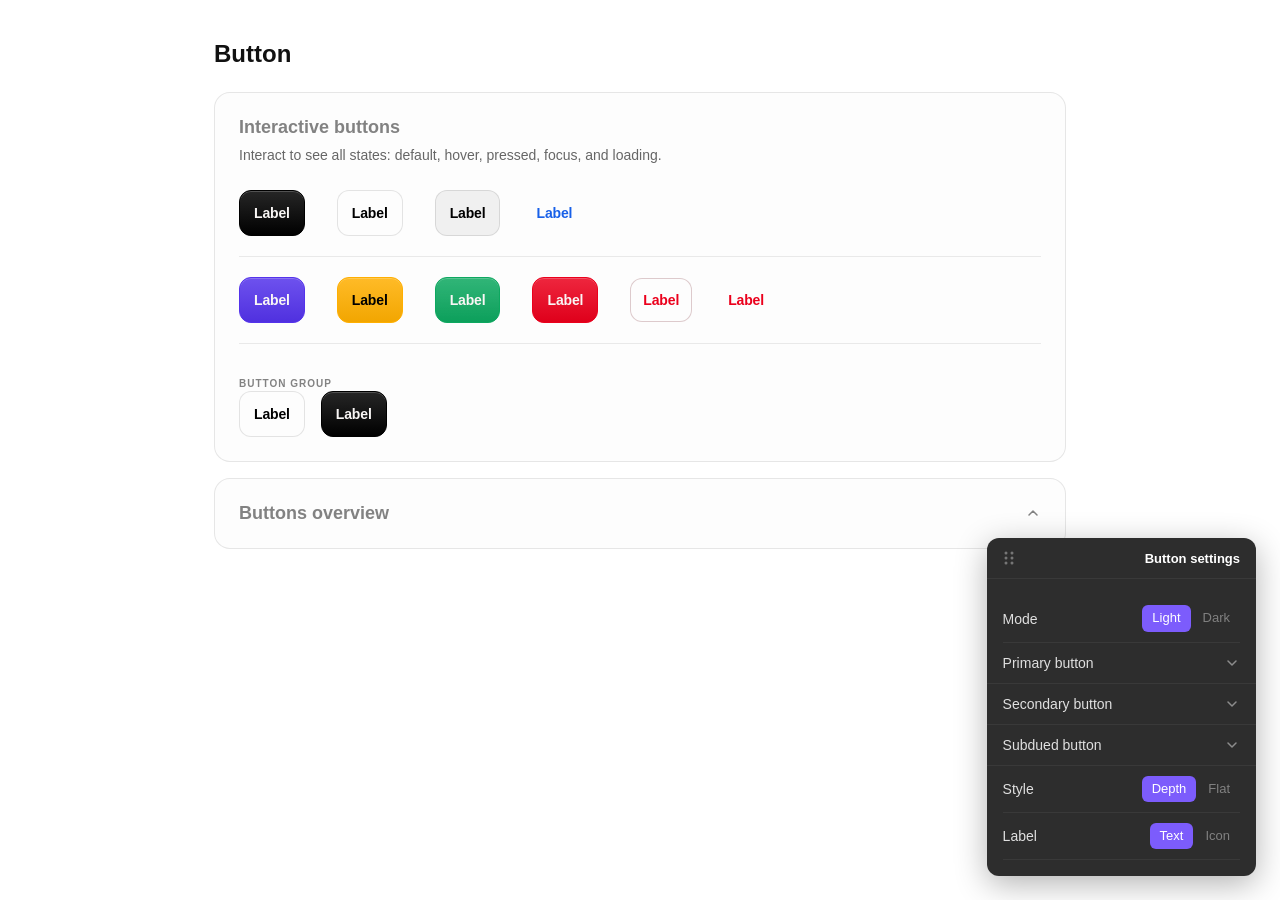
==== index.html @ 21ea1cec "Initial commit: Button redesign playground Button states prototype with interactive demos, variants " ====
<!DOCTYPE html>
<html lang="en">
<head>
  <meta charset="UTF-8" />
  <meta name="viewport" content="width=device-width, initial-scale=1.0" />
  <title>Button States Prototype</title>
  <link rel="stylesheet" href="styles.css">
</head>
<body class="size-default">
  <div class="prototype">
    <h1>Button</h1>

    <section class="interactive-demo card" aria-label="Interactive buttons">
      <h2 class="section-title">Interactive buttons</h2>
      <p class="interactive-demo__hint">Interact to see all states: default, hover, pressed, focus, and loading.</p>
      <div class="interactive-demo__row">
        <button type="button" class="btn btn--primary" id="interactive-primary-btn">Label</button>
        <button type="button" class="btn btn--secondary" id="interactive-secondary-btn">Label</button>
        <button type="button" class="btn btn--subdued" id="interactive-subdued-btn">Label</button>
        <button type="button" class="btn btn--plain" id="interactive-plain-btn">Label</button>
      </div>
      <div class="interactive-demo__divider-inner" aria-hidden="true"></div>
      <div class="interactive-demo__row">
        <button type="button" class="btn btn--shop" id="interactive-shop-btn">Label</button>
        <button type="button" class="btn btn--warning" id="interactive-warning-btn">Label</button>
        <button type="button" class="btn btn--success" id="interactive-success-btn">Label</button>
        <button type="button" class="btn btn--critical" id="interactive-critical-primary-btn">Label</button>
        <button type="button" class="btn btn--secondary btn--critical-secondary" id="interactive-critical-secondary-btn">Label</button>
        <button type="button" class="btn btn--plain btn--critical-plain" id="interactive-critical-plain-btn">Label</button>
      </div>
      <div class="interactive-demo__divider-inner" aria-hidden="true"></div>
      <p class="interactive-demo__subhead">Button group</p>
      <div class="interactive-demo__btn-group">
        <button type="button" class="btn btn--secondary" id="interactive-group-secondary-btn">Label</button>
        <button type="button" class="btn btn--primary" id="interactive-group-primary-btn">Label</button>
      </div>
    </section>
    <section class="interactive-demo interactive-demo--grouped card" aria-label="Grouped buttons" style="display:none">
      <h2 class="section-title">Grouped buttons</h2>
      <div class="interactive-demo__btn-group">
        <button type="button" class="btn btn--secondary" id="interactive-grouped-secondary-btn">Label</button>
        <button type="button" class="btn btn--primary" id="interactive-grouped-primary-btn">Label</button>
      </div>
    </section>
    <section class="variants-overview card variants-overview--collapsed" id="variants-overview">
      <button type="button" class="variants-overview__header" id="variants-overview-toggle" aria-expanded="false" aria-controls="variants-overview-body">
        <h2 class="variants-overview__title">Buttons overview</h2>
        <svg class="variants-overview__chevron" width="16" height="16" viewBox="0 0 16 16" fill="none" aria-hidden="true">
          <path d="M4 6l4 4 4-4" stroke="currentColor" stroke-width="1.5" stroke-linecap="round" stroke-linejoin="round"/>
        </svg>
      </button>
      <div class="variants-overview__body" id="variants-overview-body">
        <div class="variants-table" id="variants-table"></div>

        <h2 class="section-title" style="margin-top: 48px;">Critical</h2>
        <div class="variants-table variants-table--critical" id="critical-variants-table"></div>

        <h2 class="section-title" style="margin-top: 48px;">Others</h2>
        <div class="variants-table variants-table--critical" id="others-variants-table"></div>
      </div>
    </section>
  </div>

  <div class="settings-widget" id="settings-widget">
    <button type="button" class="settings-widget__gear" id="settings-widget-gear" title="Open settings" aria-label="Open settings">
      <svg xmlns="http://www.w3.org/2000/svg" viewBox="0 0 24 24" fill="none" stroke="currentColor" stroke-width="2" stroke-linecap="round" stroke-linejoin="round"><circle cx="12" cy="12" r="3"/><path d="M19.4 15a1.65 1.65 0 0 0 .33 1.82l.06.06a2 2 0 0 1 0 2.83 2 2 0 0 1-2.83 0l-.06-.06a1.65 1.65 0 0 0-1.82-.33 1.65 1.65 0 0 0-1 1.51V21a2 2 0 0 1-2 2 2 2 0 0 1-2-2v-.09A1.65 1.65 0 0 0 9 19.4a1.65 1.65 0 0 0-1.82.33l-.06.06a2 2 0 0 1-2.83 0 2 2 0 0 1 0-2.83l.06-.06a1.65 1.65 0 0 0 .33-1.82 1.65 1.65 0 0 0-1.51-1H3a2 2 0 0 1-2-2 2 2 0 0 1 2-2h.09A1.65 1.65 0 0 0 4.6 9a1.65 1.65 0 0 0-.33-1.82l-.06-.06a2 2 0 0 1 0-2.83 2 2 0 0 1 2.83 0l.06.06a1.65 1.65 0 0 0 1.82.33H9a1.65 1.65 0 0 0 1-1.51V3a2 2 0 0 1 2-2 2 2 0 0 1 2 2v.09a1.65 1.65 0 0 0 1 1.51 1.65 1.65 0 0 0 1.82-.33l.06-.06a2 2 0 0 1 2.83 0 2 2 0 0 1 0 2.83l-.06.06a1.65 1.65 0 0 0-.33 1.82V9a1.65 1.65 0 0 0 1.51 1H21a2 2 0 0 1 2 2 2 2 0 0 1-2 2h-.09a1.65 1.65 0 0 0-1.51 1z"/></svg>
    </button>
    <div class="settings-widget__header">
      <svg class="settings-widget__drag-handle" xmlns="http://www.w3.org/2000/svg" width="12" height="16" viewBox="0 0 12 16" fill="currentColor" aria-hidden="true">
        <circle cx="3" cy="3" r="1.5"/><circle cx="9" cy="3" r="1.5"/>
        <circle cx="3" cy="8" r="1.5"/><circle cx="9" cy="8" r="1.5"/>
        <circle cx="3" cy="13" r="1.5"/><circle cx="9" cy="13" r="1.5"/>
      </svg>
      <span class="settings-widget__title">Button settings</span>
    </div>
    <div class="settings-widget__body">
      <div class="settings-widget__row">
        <span class="settings-widget__label">Mode</span>
        <div class="settings-widget__switch" id="setting-theme">
          <button type="button" class="settings-widget__switch-option settings-widget__switch-option--active" data-value="Light">Light</button>
          <button type="button" class="settings-widget__switch-option" data-value="Dark">Dark</button>
        </div>
      </div>
      <div class="settings-widget__section" id="primary-btn-section">
        <button type="button" class="settings-widget__section-header" id="primary-btn-toggle" aria-expanded="false">
          <span class="settings-widget__section-title">Primary button</span>
          <svg class="settings-widget__chevron" width="16" height="16" viewBox="0 0 16 16" fill="none" xmlns="http://www.w3.org/2000/svg">
            <path d="M4 6L8 10L12 6" stroke="currentColor" stroke-width="1.5" stroke-linecap="round" stroke-linejoin="round"/>
          </svg>
        </button>
        <div class="settings-widget__section-body" id="primary-btn-section-body">
          <div class="settings-widget__section-actions">
            <a href="#" class="settings-widget__reset" id="primary-reset">Reset</a>
          </div>
          <div class="settings-widget__row" id="branding-accent-row">
            <span class="settings-widget__label">Accent colour</span>
            <div class="settings-widget__color-wrap">
              <input type="color" class="settings-widget__color" id="setting-branded-bg" value="#000000">
              <input type="text" class="settings-widget__color-hex" id="setting-branded-bg-hex" value="#000000" maxlength="7" spellcheck="false">
            </div>
          </div>
          <div class="settings-widget__row">
            <span class="settings-widget__label">Background</span>
            <div class="settings-widget__switch" id="setting-branded-bg-fill">
              <button type="button" class="settings-widget__switch-option settings-widget__switch-option--active" data-value="Solid">Solid</button>
              <button type="button" class="settings-widget__switch-option" data-value="None">None</button>
            </div>
          </div>
          <div class="settings-widget__row">
            <span class="settings-widget__label">Block padding</span>
            <div class="settings-widget__slider-wrap">
              <input type="range" class="settings-widget__slider" id="setting-branded-padding" min="0" max="5" step="1" value="3">
              <span class="settings-widget__slider-label" id="branded-padding-label">Base</span>
            </div>
          </div>
          <div class="settings-widget__row">
            <span class="settings-widget__label">Inline padding</span>
            <div class="settings-widget__slider-wrap">
              <input type="range" class="settings-widget__slider" id="setting-branded-inline-padding" min="0" max="5" step="1" value="3">
              <span class="settings-widget__slider-label" id="branded-inline-padding-label">Base</span>
            </div>
          </div>
          <div class="settings-widget__row">
            <span class="settings-widget__label">Corner radius</span>
            <div class="settings-widget__slider-wrap">
              <input type="range" class="settings-widget__slider" id="setting-branded-corner-radius" min="0" max="4" step="1" value="2">
              <span class="settings-widget__slider-label" id="branded-corner-radius-label">Base</span>
            </div>
          </div>
          <div class="settings-widget__row">
            <span class="settings-widget__label">Border</span>
            <div class="settings-widget__switch" id="setting-branded-border">
              <button type="button" class="settings-widget__switch-option settings-widget__switch-option--active" data-value="FULL">Full</button>
              <button type="button" class="settings-widget__switch-option" data-value="NONE">None</button>
            </div>
          </div>
          <div class="settings-widget__subhead">Typography</div>
          <div class="settings-widget__row">
            <span class="settings-widget__label">Kerning</span>
            <div class="settings-widget__slider-wrap">
              <input type="range" class="settings-widget__slider" id="setting-primary-kerning" min="0" max="2" step="1" value="0">
              <span class="settings-widget__slider-label" id="primary-kerning-label">Base</span>
            </div>
          </div>
          <div class="settings-widget__row">
            <span class="settings-widget__label">Lettercase</span>
            <select class="settings-widget__select settings-widget__select--sm" id="setting-primary-lettercase">
              <option value="lowercase">Lower</option>
              <option value="none" selected>None</option>
              <option value="capitalize">Title</option>
              <option value="uppercase">Upper</option>
            </select>
          </div>
          <div class="settings-widget__row">
            <span class="settings-widget__label">Weight</span>
            <div class="settings-widget__switch" id="setting-primary-weight">
              <button type="button" class="settings-widget__switch-option settings-widget__switch-option--active" data-value="base">Base</button>
              <button type="button" class="settings-widget__switch-option" data-value="bold">Bold</button>
            </div>
          </div>
          <div class="settings-widget__row">
            <span class="settings-widget__label">Size</span>
            <select class="settings-widget__select settings-widget__select--sm" id="setting-primary-font-size">
              <option value="6px">Extra small (6px)</option>
              <option value="8px">Small (8px)</option>
              <option value="14px" selected>Base (14px)</option>
              <option value="16px">Medium (16px)</option>
              <option value="20px">Large (20px)</option>
              <option value="24px">Extra large (24px)</option>
              <option value="32px">Extra extra large (32px)</option>
            </select>
          </div>
        </div>
      </div>
      <div class="settings-widget__section" id="secondary-btn-section">
        <button type="button" class="settings-widget__section-header" id="secondary-btn-toggle" aria-expanded="false">
          <span class="settings-widget__section-title">Secondary button</span>
          <svg class="settings-widget__chevron" width="16" height="16" viewBox="0 0 16 16" fill="none" xmlns="http://www.w3.org/2000/svg">
            <path d="M4 6L8 10L12 6" stroke="currentColor" stroke-width="1.5" stroke-linecap="round" stroke-linejoin="round"/>
          </svg>
        </button>
        <div class="settings-widget__section-body" id="secondary-btn-section-body">
          <div class="settings-widget__section-actions">
            <a href="#" class="settings-widget__reset" id="secondary-reset">Reset</a>
          </div>
          <div class="settings-widget__row">
            <span class="settings-widget__label">Text</span>
            <div class="settings-widget__color-wrap">
              <input type="color" class="settings-widget__color" id="setting-branded-text" value="#000000">
              <input type="text" class="settings-widget__color-hex" id="setting-branded-text-hex" value="#000000" maxlength="7" spellcheck="false">
            </div>
          </div>
          <div class="settings-widget__row">
            <span class="settings-widget__label">Background</span>
            <div class="settings-widget__switch" id="setting-secondary-bg-fill">
              <button type="button" class="settings-widget__switch-option settings-widget__switch-option--active" data-value="Solid">Solid</button>
              <button type="button" class="settings-widget__switch-option" data-value="None">None</button>
            </div>
          </div>
          <div class="settings-widget__row">
            <span class="settings-widget__label">Block padding</span>
            <div class="settings-widget__slider-wrap">
              <input type="range" class="settings-widget__slider" id="setting-secondary-padding" min="0" max="5" step="1" value="3">
              <span class="settings-widget__slider-label" id="secondary-padding-label">Base</span>
            </div>
          </div>
          <div class="settings-widget__row">
            <span class="settings-widget__label">Inline padding</span>
            <div class="settings-widget__slider-wrap">
              <input type="range" class="settings-widget__slider" id="setting-secondary-inline-padding" min="0" max="5" step="1" value="3">
              <span class="settings-widget__slider-label" id="secondary-inline-padding-label">Base</span>
            </div>
          </div>
          <div class="settings-widget__row">
            <span class="settings-widget__label">Corner radius</span>
            <div class="settings-widget__slider-wrap">
              <input type="range" class="settings-widget__slider" id="setting-secondary-corner-radius" min="0" max="4" step="1" value="2">
              <span class="settings-widget__slider-label" id="secondary-corner-radius-label">Base</span>
            </div>
          </div>
          <div class="settings-widget__row">
            <span class="settings-widget__label">Border</span>
            <div class="settings-widget__switch" id="setting-secondary-border">
              <button type="button" class="settings-widget__switch-option settings-widget__switch-option--active" data-value="FULL">Full</button>
              <button type="button" class="settings-widget__switch-option" data-value="NONE">None</button>
            </div>
          </div>
          <div class="settings-widget__subhead">Typography</div>
          <div class="settings-widget__row">
            <span class="settings-widget__label">Kerning</span>
            <div class="settings-widget__slider-wrap">
              <input type="range" class="settings-widget__slider" id="setting-secondary-kerning" min="0" max="2" step="1" value="0">
              <span class="settings-widget__slider-label" id="secondary-kerning-label">Base</span>
            </div>
          </div>
          <div class="settings-widget__row">
            <span class="settings-widget__label">Lettercase</span>
            <select class="settings-widget__select settings-widget__select--sm" id="setting-secondary-lettercase">
              <option value="lowercase">Lower</option>
              <option value="none" selected>None</option>
              <option value="capitalize">Title</option>
              <option value="uppercase">Upper</option>
            </select>
          </div>
          <div class="settings-widget__row">
            <span class="settings-widget__label">Weight</span>
            <div class="settings-widget__switch" id="setting-secondary-weight">
              <button type="button" class="settings-widget__switch-option settings-widget__switch-option--active" data-value="base">Base</button>
              <button type="button" class="settings-widget__switch-option" data-value="bold">Bold</button>
            </div>
          </div>
          <div class="settings-widget__row">
            <span class="settings-widget__label">Size</span>
            <select class="settings-widget__select settings-widget__select--sm" id="setting-secondary-font-size">
              <option value="6px">Extra small (6px)</option>
              <option value="8px">Small (8px)</option>
              <option value="14px" selected>Base (14px)</option>
              <option value="16px">Medium (16px)</option>
              <option value="20px">Large (20px)</option>
              <option value="24px">Extra large (24px)</option>
              <option value="32px">Extra extra large (32px)</option>
            </select>
          </div>
        </div>
      </div>
      <div class="settings-widget__section" id="subdued-btn-section">
        <button type="button" class="settings-widget__section-header" id="subdued-btn-toggle" aria-expanded="false">
          <span class="settings-widget__section-title">Subdued button</span>
          <svg class="settings-widget__chevron" width="16" height="16" viewBox="0 0 16 16" fill="none" xmlns="http://www.w3.org/2000/svg">
            <path d="M4 6L8 10L12 6" stroke="currentColor" stroke-width="1.5" stroke-linecap="round" stroke-linejoin="round"/>
          </svg>
        </button>
        <div class="settings-widget__section-body" id="subdued-btn-section-body">
          <div class="settings-widget__section-actions">
            <a href="#" class="settings-widget__reset" id="subdued-reset">Reset</a>
          </div>
          <div class="settings-widget__row">
            <span class="settings-widget__label">Text</span>
            <div class="settings-widget__color-wrap">
              <input type="color" class="settings-widget__color" id="setting-subdued-text" value="#000000">
              <input type="text" class="settings-widget__color-hex" id="setting-subdued-text-hex" value="#000000" maxlength="7" spellcheck="false">
            </div>
          </div>
          <div class="settings-widget__row">
            <span class="settings-widget__label">Background</span>
            <div class="settings-widget__switch" id="setting-subdued-bg-fill">
              <button type="button" class="settings-widget__switch-option settings-widget__switch-option--active" data-value="Solid">Solid</button>
              <button type="button" class="settings-widget__switch-option" data-value="None">None</button>
            </div>
          </div>
          <div class="settings-widget__row">
            <span class="settings-widget__label">Block padding</span>
            <div class="settings-widget__slider-wrap">
              <input type="range" class="settings-widget__slider" id="setting-subdued-padding" min="0" max="5" step="1" value="3">
              <span class="settings-widget__slider-label" id="subdued-padding-label">Base</span>
            </div>
          </div>
          <div class="settings-widget__row">
            <span class="settings-widget__label">Inline padding</span>
            <div class="settings-widget__slider-wrap">
              <input type="range" class="settings-widget__slider" id="setting-subdued-inline-padding" min="0" max="5" step="1" value="3">
              <span class="settings-widget__slider-label" id="subdued-inline-padding-label">Base</span>
            </div>
          </div>
          <div class="settings-widget__row">
            <span class="settings-widget__label">Corner radius</span>
            <div class="settings-widget__slider-wrap">
              <input type="range" class="settings-widget__slider" id="setting-subdued-corner-radius" min="0" max="4" step="1" value="2">
              <span class="settings-widget__slider-label" id="subdued-corner-radius-label">Base</span>
            </div>
          </div>
          <div class="settings-widget__row">
            <span class="settings-widget__label">Border</span>
            <div class="settings-widget__switch" id="setting-subdued-border">
              <button type="button" class="settings-widget__switch-option settings-widget__switch-option--active" data-value="FULL">Full</button>
              <button type="button" class="settings-widget__switch-option" data-value="NONE">None</button>
            </div>
          </div>
          <div class="settings-widget__subhead">Typography</div>
          <div class="settings-widget__row">
            <span class="settings-widget__label">Kerning</span>
            <div class="settings-widget__slider-wrap">
              <input type="range" class="settings-widget__slider" id="setting-subdued-kerning" min="0" max="2" step="1" value="0">
              <span class="settings-widget__slider-label" id="subdued-kerning-label">Base</span>
            </div>
          </div>
          <div class="settings-widget__row">
            <span class="settings-widget__label">Lettercase</span>
            <select class="settings-widget__select settings-widget__select--sm" id="setting-subdued-lettercase">
              <option value="lowercase">Lower</option>
              <option value="none" selected>None</option>
              <option value="capitalize">Title</option>
              <option value="uppercase">Upper</option>
            </select>
          </div>
          <div class="settings-widget__row">
            <span class="settings-widget__label">Weight</span>
            <div class="settings-widget__switch" id="setting-subdued-weight">
              <button type="button" class="settings-widget__switch-option settings-widget__switch-option--active" data-value="base">Base</button>
              <button type="button" class="settings-widget__switch-option" data-value="bold">Bold</button>
            </div>
          </div>
          <div class="settings-widget__row">
            <span class="settings-widget__label">Size</span>
            <select class="settings-widget__select settings-widget__select--sm" id="setting-subdued-font-size">
              <option value="6px">Extra small (6px)</option>
              <option value="8px">Small (8px)</option>
              <option value="14px" selected>Base (14px)</option>
              <option value="16px">Medium (16px)</option>
              <option value="20px">Large (20px)</option>
              <option value="24px">Extra large (24px)</option>
              <option value="32px">Extra extra large (32px)</option>
            </select>
          </div>
        </div>
      </div>
      <div class="settings-widget__row">
        <span class="settings-widget__label">Style</span>
        <div class="settings-widget__switch" id="setting-style">
          <button type="button" class="settings-widget__switch-option settings-widget__switch-option--active" data-value="Depth">Depth</button>
          <button type="button" class="settings-widget__switch-option" data-value="Flat">Flat</button>
        </div>
      </div>
      <div class="settings-widget__row" style="display:none">
        <span class="settings-widget__label">Radius</span>
        <div class="settings-widget__switch" id="setting-radius">
          <button type="button" class="settings-widget__switch-option" data-value="Squircle">Squircle</button>
          <button type="button" class="settings-widget__switch-option settings-widget__switch-option--active" data-value="Regular">Regular</button>
        </div>
      </div>
      <div class="settings-widget__row">
        <span class="settings-widget__label">Label</span>
        <div class="settings-widget__switch" id="setting-label">
          <button type="button" class="settings-widget__switch-option settings-widget__switch-option--active" data-value="Text">Text</button>
          <button type="button" class="settings-widget__switch-option" data-value="Icon">Icon</button>
        </div>
      </div>
      <div class="settings-widget__row" style="display:none">
        <span class="settings-widget__label">Size</span>
        <select class="settings-widget__select" id="setting-size">
          <option value="xs">Extra small</option>
          <option value="sm">Small</option>
          <option value="default" selected>Default</option>
          <option value="lg">Large</option>
          <option value="xl">Extra largea</option>
        </select>
      </div>
    </div>
  </div>

  <script>
    (function () {
      var VARIANTS = ['primary', 'secondary', 'subdued', 'plain'];
      var CRITICAL_VARIANTS = ['critical', 'critical-secondary', 'critical-plain'];
      var CRITICAL_HEADINGS = ['Primary', 'Secondary', 'Plain'];
      var OTHERS_VARIANTS = ['shop', 'warning', 'success'];
      var STATES = ['default', 'hover', 'pressed', 'focus', 'disabled', 'loading'];
      var stateLabels = { default: 'Default', hover: 'Hover', pressed: 'Pressed', focus: 'Focus', disabled: 'Disabled', loading: 'Loading' };

      function el(tag, className, content) {
        var e = document.createElement(tag);
        if (className) e.className = className;
        if (content !== undefined) e.textContent = content;
        return e;
      }

      function spinner() {
        var s = el('span', 'spinner');
        s.setAttribute('aria-hidden', 'true');
        return s;
      }

      function createButton(variant, state, label) {
        var btn = el('button', 'btn btn--' + variant + (state !== 'default' ? ' btn--' + state : ''));
        btn.type = 'button';
        if (state === 'disabled') btn.disabled = true;
        if (state === 'loading') {
          btn.setAttribute('aria-busy', 'true');
          var inv = el('span', 'btn__label-invisible', label);
          inv.setAttribute('aria-hidden', 'true');
          var wrap = el('span', 'btn__spinner-wrap');
          wrap.appendChild(spinner());
          btn.appendChild(inv);
          btn.appendChild(wrap);
        } else {
          btn.textContent = label;
        }
        return btn;
      }

      var table = document.getElementById('variants-table');
      table.appendChild(el('div', 'variants-table__cell variants-table__cell--label', ''));
      VARIANTS.forEach(function (v) {
        table.appendChild(el('div', 'variants-table__cell variants-table__cell--heading', v.charAt(0).toUpperCase() + v.slice(1)));
      });
      STATES.forEach(function (state) {
        table.appendChild(el('div', 'variants-table__cell variants-table__cell--label', stateLabels[state]));
        VARIANTS.forEach(function (variant) {
          var cell = el('div', 'variants-table__cell variants-table__cell--demo');
          cell.appendChild(createButton(variant, state, 'Label'));
          table.appendChild(cell);
        });
      });

      var criticalTable = document.getElementById('critical-variants-table');
      criticalTable.appendChild(el('div', 'variants-table__cell variants-table__cell--label', ''));
      criticalTable.appendChild(el('div', 'variants-table__cell variants-table__cell--heading', 'Primary'));
      criticalTable.appendChild(el('div', 'variants-table__cell variants-table__cell--heading', 'Secondary'));
      criticalTable.appendChild(el('div', 'variants-table__cell', '')); /* empty: align with Subdued column */
      criticalTable.appendChild(el('div', 'variants-table__cell variants-table__cell--heading', 'Plain'));
      STATES.forEach(function (state) {
        criticalTable.appendChild(el('div', 'variants-table__cell variants-table__cell--label', stateLabels[state]));
        (function () {
          var c = el('div', 'variants-table__cell variants-table__cell--demo');
          c.appendChild(createButton('critical', state, 'Label'));
          criticalTable.appendChild(c);
        })();
        (function () {
          var c = el('div', 'variants-table__cell variants-table__cell--demo');
          c.appendChild(createButton('critical-secondary', state, 'Label'));
          criticalTable.appendChild(c);
        })();
        criticalTable.appendChild(el('div', 'variants-table__cell', ''));
        (function () {
          var c = el('div', 'variants-table__cell variants-table__cell--demo');
          c.appendChild(createButton('critical-plain', state, 'Label'));
          criticalTable.appendChild(c);
        })();
      });

      var othersTable = document.getElementById('others-variants-table');
      othersTable.appendChild(el('div', 'variants-table__cell variants-table__cell--label', ''));
      othersTable.appendChild(el('div', 'variants-table__cell variants-table__cell--heading', 'Shop'));
      othersTable.appendChild(el('div', 'variants-table__cell variants-table__cell--heading', 'Warning'));
      othersTable.appendChild(el('div', 'variants-table__cell variants-table__cell--heading', 'Success'));
      othersTable.appendChild(el('div', 'variants-table__cell', '')); /* empty: align with Plain column */
      STATES.forEach(function (state) {
        othersTable.appendChild(el('div', 'variants-table__cell variants-table__cell--label', stateLabels[state]));
        (function () {
          var c = el('div', 'variants-table__cell variants-table__cell--demo');
          c.appendChild(createButton('shop', state, 'Label'));
          othersTable.appendChild(c);
        })();
        (function () {
          var c = el('div', 'variants-table__cell variants-table__cell--demo');
          c.appendChild(createButton('warning', state, 'Label'));
          othersTable.appendChild(c);
        })();
        (function () {
          var c = el('div', 'variants-table__cell variants-table__cell--demo');
          c.appendChild(createButton('success', state, 'Label'));
          othersTable.appendChild(c);
        })();
        othersTable.appendChild(el('div', 'variants-table__cell', ''));
      });

      // Settings widget: gear opens; click outside closes
      var widget = document.getElementById('settings-widget');
      var gearBtn = document.getElementById('settings-widget-gear');
      function setMinimized(isMinimized) {
        widget.classList.toggle('settings-widget--minimized', isMinimized);
        localStorage.setItem('widgetOpen', isMinimized ? '0' : '1');
        if (isMinimized) {
          widget.style.top = '';
          widget.style.left = '';
          widget.style.bottom = '';
          widget.style.right = '';
        }
      }
      if (localStorage.getItem('widgetOpen') === '1') {
        setMinimized(false);
      }
      gearBtn.addEventListener('click', function (e) {
        e.stopPropagation();
        setMinimized(false);
      });
      document.addEventListener('click', function (e) {
        if (!widget.classList.contains('settings-widget--minimized') && !widget.contains(e.target) && !e.target.closest('.btn') && !e.target.closest('#variants-overview-toggle')) {
          setMinimized(true);
        }
      });

      // Draggable widget
      var isDragging = false;
      var dragOffsetX = 0;
      var dragOffsetY = 0;
      var widgetHeader = widget.querySelector('.settings-widget__header');
      widgetHeader.addEventListener('mousedown', function (e) {
        if (widget.classList.contains('settings-widget--minimized')) return;
        isDragging = true;
        var rect = widget.getBoundingClientRect();
        dragOffsetX = e.clientX - rect.left;
        dragOffsetY = e.clientY - rect.top;
        widget.style.bottom = 'auto';
        widget.style.right = 'auto';
        widget.style.left = rect.left + 'px';
        widget.style.top = rect.top + 'px';
        widget.classList.add('settings-widget--dragging');
        e.preventDefault();
      });
      document.addEventListener('mousemove', function (e) {
        if (!isDragging) return;
        widget.style.left = (e.clientX - dragOffsetX) + 'px';
        widget.style.top = (e.clientY - dragOffsetY) + 'px';
      });
      document.addEventListener('mouseup', function () {
        if (!isDragging) return;
        isDragging = false;
        widget.classList.remove('settings-widget--dragging');
      });

      // Mode: Light / Dark
      var themeSwitch = document.getElementById('setting-theme');
      var themeSwitchValue = 'Light';
      function applyTheme() {
        document.body.classList.toggle('theme-dark', themeSwitchValue === 'Dark');
      }
      themeSwitch.addEventListener('click', function (e) {
        var opt = e.target.closest('.settings-widget__switch-option');
        if (!opt) return;
        themeSwitchValue = opt.dataset.value;
        themeSwitch.querySelectorAll('.settings-widget__switch-option').forEach(function (b) {
          b.classList.toggle('settings-widget__switch-option--active', b.dataset.value === themeSwitchValue);
        });
        applyTheme();
      });
      applyTheme();

      // Branding
      var bgColorInput = document.getElementById('setting-branded-bg');
      var bgHexInput = document.getElementById('setting-branded-bg-hex');
      var textColorInput = document.getElementById('setting-branded-text');
      var textHexInput = document.getElementById('setting-branded-text-hex');
      var paddingSlider = document.getElementById('setting-branded-padding');
      var paddingLabel = document.getElementById('branded-padding-label');
      var inlinePaddingSlider = document.getElementById('setting-branded-inline-padding');
      var inlinePaddingLabel = document.getElementById('branded-inline-padding-label');
      var cornerRadiusSlider = document.getElementById('setting-branded-corner-radius');
      var cornerRadiusLabel = document.getElementById('branded-corner-radius-label');
      var brandedBorderSwitch = document.getElementById('setting-branded-border');
      var brandedBorderValue = 'FULL';
      var PADDING_STEPS = [
        { label: 'None',        value: '0px'  },
        { label: 'Extra tight', value: '6px'  },
        { label: 'Tight',       value: '8px'  },
        { label: 'Base',        value: '12px' },
        { label: 'Loose',       value: '16px' },
        { label: 'Extra loose', value: '20px' },
      ];
      var INLINE_PADDING_STEPS = [
        { label: 'None',        value: '0px'  },
        { label: 'Extra tight', value: '4px'  },
        { label: 'Tight',       value: '8px'  },
        { label: 'Base',        value: '14px' },
        { label: 'Loose',       value: '20px' },
        { label: 'Extra loose', value: '32px' },
      ];
      var CORNER_RADIUS_STEPS = [
        { label: 'None',  value: '0px'    },
        { label: 'Small', value: '4px'    },
        { label: 'Base',  value: '12px'   },
        { label: 'Large', value: '16px'   },
        { label: 'Full',  value: '9999px' },
      ];
      function hexAdjust(hex, amt) {
        var n = parseInt(hex.replace('#', ''), 16);
        var r = Math.min(255, Math.max(0, (n >> 16) + amt));
        var g = Math.min(255, Math.max(0, ((n >> 8) & 0xff) + amt));
        var b = Math.min(255, Math.max(0, (n & 0xff) + amt));
        return '#' + [r, g, b].map(function(v) { return v.toString(16).padStart(2, '0'); }).join('');
      }
      function hexToRgb(hex) {
        var n = parseInt(hex.replace('#', ''), 16);
        return [(n >> 16) & 0xff, (n >> 8) & 0xff, n & 0xff];
      }
      function hexBrightness(hex) {
        var rgb = hexToRgb(hex);
        return 0.299 * rgb[0] + 0.587 * rgb[1] + 0.114 * rgb[2];
      }
      function contrastColor(hex) {
        return hexBrightness(hex) > 128 ? '#000000' : '#f9f6f5';
      }
      function initButtonTextColors() {
        var root = document.documentElement.style;
        root.setProperty('--btn-text-critical', contrastColor('#eb001c'));
        root.setProperty('--btn-text-shop',     contrastColor('#5433eb'));
        root.setProperty('--btn-text-warning',  contrastColor('#ffaf01'));
        root.setProperty('--btn-text-success',  contrastColor('#0da860'));
      }
      initButtonTextColors();
      var secondaryPaddingSlider = document.getElementById('setting-secondary-padding');
      var secondaryPaddingLabel = document.getElementById('secondary-padding-label');
      var secondaryInlinePaddingSlider = document.getElementById('setting-secondary-inline-padding');
      var secondaryInlinePaddingLabel = document.getElementById('secondary-inline-padding-label');
      var secondaryCornerRadiusSlider = document.getElementById('setting-secondary-corner-radius');
      var secondaryCornerRadiusLabel = document.getElementById('secondary-corner-radius-label');
      var secondaryBgFillSwitch = document.getElementById('setting-secondary-bg-fill');
      var secondaryBorderSwitch = document.getElementById('setting-secondary-border');
      var secondaryBgFillValue = 'Solid';
      var secondaryBorderValue = 'FULL';

      var subduedTextColorInput = document.getElementById('setting-subdued-text');
      var subduedTextHexInput = document.getElementById('setting-subdued-text-hex');
      var subduedPaddingSlider = document.getElementById('setting-subdued-padding');
      var subduedPaddingLabel = document.getElementById('subdued-padding-label');
      var subduedInlinePaddingSlider = document.getElementById('setting-subdued-inline-padding');
      var subduedInlinePaddingLabel = document.getElementById('subdued-inline-padding-label');
      var subduedCornerRadiusSlider = document.getElementById('setting-subdued-corner-radius');
      var subduedCornerRadiusLabel = document.getElementById('subdued-corner-radius-label');
      var subduedBgFillSwitch = document.getElementById('setting-subdued-bg-fill');
      var subduedBorderSwitch = document.getElementById('setting-subdued-border');
      var subduedBgFillValue = 'Solid';
      var subduedBorderValue = 'FULL';

      var brandedStyleEl = document.createElement('style');
      document.head.appendChild(brandedStyleEl);
      var secondaryStyleEl = document.createElement('style');
      document.head.appendChild(secondaryStyleEl);
      var subduedStyleEl = document.createElement('style');
      document.head.appendChild(subduedStyleEl);
      var groupedStyleEl = document.createElement('style');
      document.head.appendChild(groupedStyleEl);

      function updateSecondaryStyles() {
        var text = textColorInput.value;
        var isCustomText = text.toLowerCase() !== '#000000';
        var tr = hexToRgb(text);
        var textHover = hexAdjust(text, -20);
        var textPressed = hexAdjust(text, -25);
        var hasSecondaryBgFill = secondaryBgFillValue !== 'None';
        var hasSecondaryBorder = secondaryBorderValue === 'FULL';
        var secBlock = PADDING_STEPS[parseInt(secondaryPaddingSlider.value)];
        var secInline = INLINE_PADDING_STEPS[parseInt(secondaryInlinePaddingSlider.value)];
        var secCorner = CORNER_RADIUS_STEPS[parseInt(secondaryCornerRadiusSlider.value)];
        secondaryPaddingLabel.textContent = secBlock.label;
        secondaryInlinePaddingLabel.textContent = secInline.label;
        secondaryCornerRadiusLabel.textContent = secCorner.label;
        var cornerShape = document.body.classList.contains('radius-regular') ? 'unset' : 'squircle';
        var rules = [];
        /* dark mode colour defaults — always inject */
        if (isCustomText) {
          rules.push('body .btn--secondary:not(.btn--critical-secondary) { color: ' + text + '; }');
          rules.push('body .btn--plain:not(.btn--critical-plain) { color: ' + text + '; }');
          rules.push('body .btn--plain:not(.btn--critical-plain):disabled, body .btn--plain:not(.btn--critical-plain).btn--disabled { color: ' + text + '; }');
          rules.push('body .btn--plain:not(.btn--critical-plain):hover:not(:disabled), body .btn--plain:not(.btn--critical-plain).btn--hover { color: ' + textHover + '; }');
          rules.push('body .btn--plain:not(.btn--critical-plain):active:not(:disabled), body .btn--plain:not(.btn--critical-plain).btn--pressed { color: ' + textPressed + '; }');
          rules.push('body.theme-dark .btn--secondary:not(.btn--critical-secondary) { color: ' + text + '; }');
          rules.push('body.theme-dark .btn--plain:not(.btn--critical-plain) { color: ' + text + '; }');
          rules.push('body.theme-dark .btn--plain:not(.btn--critical-plain):hover:not(:disabled), body.theme-dark .btn--plain:not(.btn--critical-plain).btn--hover, body.theme-dark .btn--plain:not(.btn--critical-plain):active:not(:disabled), body.theme-dark .btn--plain:not(.btn--critical-plain).btn--pressed { color: ' + text + '; }');
        } else {
          rules.push('body.theme-dark .btn--secondary:not(.btn--critical-secondary) { color: #ffffff; }');
          rules.push('body.theme-dark .btn--plain:not(.btn--critical-plain) { color: #ffffff; }');
          rules.push('body.theme-dark .btn--plain:not(.btn--critical-plain):hover:not(:disabled), body.theme-dark .btn--plain:not(.btn--critical-plain).btn--hover { color: rgba(255, 255, 255, 0.75); }');
          rules.push('body.theme-dark .btn--plain:not(.btn--critical-plain):active:not(:disabled), body.theme-dark .btn--plain:not(.btn--critical-plain).btn--pressed { color: rgba(255, 255, 255, 0.65); }');
        }
        /* background fills */
        if (isCustomText && hasSecondaryBgFill) {
          rules.push('body .btn--secondary:not(.btn--critical-secondary) { background: transparent; border-color: rgba(' + tr + ',0.35); }');
          rules.push('body .btn--secondary:not(.btn--critical-secondary):hover:not(:disabled), body .btn--secondary:not(.btn--critical-secondary).btn--hover { background: rgba(' + tr + ',0.12); border-color: rgba(' + tr + ',0.5); }');
          rules.push('body .btn--secondary:not(.btn--critical-secondary):active:not(:disabled), body .btn--secondary:not(.btn--critical-secondary).btn--pressed { background: rgba(' + tr + ',0.16); border-color: rgba(' + tr + ',0.5); }');
          rules.push('body.theme-dark .btn--secondary:not(.btn--critical-secondary) { background: transparent; border-color: rgba(' + tr + ',0.35); }');
          rules.push('body.theme-dark .btn--secondary:not(.btn--critical-secondary):hover:not(:disabled), body.theme-dark .btn--secondary:not(.btn--critical-secondary).btn--hover { background: rgba(' + tr + ',0.12); border-color: rgba(' + tr + ',0.5); }');
          rules.push('body.theme-dark .btn--secondary:not(.btn--critical-secondary):active:not(:disabled), body.theme-dark .btn--secondary:not(.btn--critical-secondary).btn--pressed { background: rgba(' + tr + ',0.16); border-color: rgba(' + tr + ',0.5); }');
        } else if (!hasSecondaryBgFill) {
          rules.push('body .btn--secondary:not(.btn--critical-secondary), body .btn--secondary:not(.btn--critical-secondary):hover:not(:disabled), body .btn--secondary:not(.btn--critical-secondary).btn--hover, body .btn--secondary:not(.btn--critical-secondary):active:not(:disabled), body .btn--secondary:not(.btn--critical-secondary).btn--pressed { background: transparent !important; }');
          rules.push('body.theme-dark .btn--secondary:not(.btn--critical-secondary), body.theme-dark .btn--secondary:not(.btn--critical-secondary):hover:not(:disabled), body.theme-dark .btn--secondary:not(.btn--critical-secondary).btn--hover, body.theme-dark .btn--secondary:not(.btn--critical-secondary):active:not(:disabled), body.theme-dark .btn--secondary:not(.btn--critical-secondary).btn--pressed { background: transparent !important; }');
        }
        /* border */
        if (!hasSecondaryBorder) {
          rules.push('body .btn--secondary:not(.btn--critical-secondary), body .btn--secondary:not(.btn--critical-secondary):hover:not(:disabled), body .btn--secondary:not(.btn--critical-secondary).btn--hover, body .btn--secondary:not(.btn--critical-secondary):active:not(:disabled), body .btn--secondary:not(.btn--critical-secondary).btn--pressed { border: none; }');
          rules.push('body.theme-dark .btn--secondary:not(.btn--critical-secondary), body.theme-dark .btn--secondary:not(.btn--critical-secondary):hover:not(:disabled), body.theme-dark .btn--secondary:not(.btn--critical-secondary).btn--hover, body.theme-dark .btn--secondary:not(.btn--critical-secondary):active:not(:disabled), body.theme-dark .btn--secondary:not(.btn--critical-secondary).btn--pressed { border: none; }');
        }
        /* padding */
        rules.push('body .btn--secondary:not(.btn--critical-secondary) { padding: ' + secBlock.value + ' ' + secInline.value + ' !important; height: auto !important; min-height: 0 !important; }');
        /* corner radius + shape */
        rules.push('body .btn--secondary:not(.btn--critical-secondary), body .btn--plain:not(.btn--critical-plain) { border-radius: ' + secCorner.value + ' !important; corner-shape: ' + cornerShape + ' !important; }');
        secondaryStyleEl.textContent = rules.join('\n');
        updateGroupedStyles();
      }

      function updateSubduedStyles() {
        var text = subduedTextColorInput.value;
        var isCustomText = text.toLowerCase() !== '#000000';
        var tr = hexToRgb(text);
        var hasSubduedBgFill = subduedBgFillValue !== 'None';
        var hasSubduedBorder = subduedBorderValue === 'FULL';
        var subBlock = PADDING_STEPS[parseInt(subduedPaddingSlider.value)];
        var subInline = INLINE_PADDING_STEPS[parseInt(subduedInlinePaddingSlider.value)];
        var subCorner = CORNER_RADIUS_STEPS[parseInt(subduedCornerRadiusSlider.value)];
        subduedPaddingLabel.textContent = subBlock.label;
        subduedInlinePaddingLabel.textContent = subInline.label;
        subduedCornerRadiusLabel.textContent = subCorner.label;
        var cornerShape = document.body.classList.contains('radius-regular') ? 'unset' : 'squircle';
        var rules = [];
        /* text color */
        if (isCustomText) {
          rules.push('body .btn--subdued { color: ' + text + '; }');
          rules.push('body.theme-dark .btn--subdued { color: ' + text + '; }');
        } else {
          rules.push('body.theme-dark .btn--subdued { color: #ffffff; }');
        }
        /* background fill */
        if (isCustomText && hasSubduedBgFill) {
          rules.push('body .btn--subdued { background: rgba(' + tr + ',0.08); }');
          rules.push('body .btn--subdued:hover:not(:disabled), body .btn--subdued.btn--hover { background: rgba(' + tr + ',0.12); }');
          rules.push('body .btn--subdued:active:not(:disabled), body .btn--subdued.btn--pressed { background: rgba(' + tr + ',0.18); }');
          rules.push('body.theme-dark .btn--subdued { background: rgba(' + tr + ',0.08); }');
          rules.push('body.theme-dark .btn--subdued:hover:not(:disabled), body.theme-dark .btn--subdued.btn--hover { background: rgba(' + tr + ',0.12); }');
          rules.push('body.theme-dark .btn--subdued:active:not(:disabled), body.theme-dark .btn--subdued.btn--pressed { background: rgba(' + tr + ',0.18); }');
        } else if (!hasSubduedBgFill) {
          rules.push('body .btn--subdued, body .btn--subdued:hover:not(:disabled), body .btn--subdued.btn--hover, body .btn--subdued:active:not(:disabled), body .btn--subdued.btn--pressed { background: transparent !important; }');
          rules.push('body.theme-dark .btn--subdued, body.theme-dark .btn--subdued:hover:not(:disabled), body.theme-dark .btn--subdued.btn--hover, body.theme-dark .btn--subdued:active:not(:disabled), body.theme-dark .btn--subdued.btn--pressed { background: transparent !important; }');
        }
        /* border */
        if (hasSubduedBorder) {
          rules.push('body .btn--subdued { border: 1px solid rgba(0,0,0,0.1); }');
          rules.push('body.theme-dark .btn--subdued { border: 1px solid rgba(255,255,255,0.15); }');
        }
        /* padding */
        rules.push('body .btn--subdued { padding: ' + subBlock.value + ' ' + subInline.value + ' !important; height: auto !important; min-height: 0 !important; }');
        /* corner radius + shape */
        rules.push('body .btn--subdued { border-radius: ' + subCorner.value + ' !important; corner-shape: ' + cornerShape + ' !important; }');
        subduedStyleEl.textContent = rules.join('\n');
      }

      function updateGroupedStyles() {
        var blockStep = PADDING_STEPS[parseInt(paddingSlider.value)];
        var inlineStep = INLINE_PADDING_STEPS[parseInt(inlinePaddingSlider.value)];
        var cornerStep = CORNER_RADIUS_STEPS[parseInt(cornerRadiusSlider.value)];
        var cornerShape = document.body.classList.contains('radius-regular') ? 'unset' : 'squircle';
        groupedStyleEl.textContent = [
          'body .interactive-demo__btn-group .btn { padding: ' + blockStep.value + ' ' + inlineStep.value + ' !important; height: auto !important; min-height: 0 !important; }',
          'body .interactive-demo__btn-group .btn { border-radius: ' + cornerStep.value + ' !important; corner-shape: ' + cornerShape + ' !important; }',
        ].join('\n');
      }

      function updateBrandedStyles() {
        var bg = bgColorInput.value;
        var hover = styleSwitchValue === 'Flat'
          ? (hexBrightness(bg) < 128 ? hexAdjust(bg, 15) : hexAdjust(bg, -10))
          : hexAdjust(bg, 20);
        var pressed = hexAdjust(bg, -20);
        var text = textColorInput.value;
        var blockStep = PADDING_STEPS[parseInt(paddingSlider.value)];
        var inlineStep = INLINE_PADDING_STEPS[parseInt(inlinePaddingSlider.value)];
        var cornerStep = CORNER_RADIUS_STEPS[parseInt(cornerRadiusSlider.value)];
        paddingLabel.textContent = blockStep.label;
        inlinePaddingLabel.textContent = inlineStep.label;
        cornerRadiusLabel.textContent = cornerStep.label;
        var hasBorder = brandedBorderValue === 'FULL';
        var primaryBorder = hasBorder ? '1px solid ' + bg : 'none';
        var gradOverlay = styleSwitchValue === 'Flat' ? 'none' : 'linear-gradient(180deg, rgba(255,255,255,0.15) 0%, rgba(0,0,0,0.05) 100%)';
        var hasBgFill = bgFillValue !== 'None';
        var rules = [
          /* CSS variables */
          'body { --p-color-bg-fill-brand: ' + bg + '; --p-color-button-gradient-bg-fill: ' + gradOverlay + '; }',
          /* primary background */
          hasBgFill ? 'body .btn--primary { background: var(--p-color-button-gradient-bg-fill), var(--p-color-bg-fill-brand); }' : 'body .btn--primary { background: transparent; }',
          hasBgFill ? 'body .btn--primary:hover:not(:disabled), body .btn--primary.btn--hover { background: ' + gradOverlay + ', ' + hover + '; }' : 'body .btn--primary:hover:not(:disabled), body .btn--primary.btn--hover { background: transparent; }',
          hasBgFill ? 'body .btn--primary:active:not(:disabled), body .btn--primary.btn--pressed { background: ' + gradOverlay + ', ' + pressed + '; }' : 'body .btn--primary:active:not(:disabled), body .btn--primary.btn--pressed { background: transparent; }',
          /* primary border — always preserve box-shadow */
          'body .btn--primary { border: ' + (hasBorder ? (hasBgFill ? '1px solid ' + bg : '1px solid ' + bg) : 'none') + '; box-shadow: inset 0 1px #fff3; }',
          'body .btn--primary:hover:not(:disabled), body .btn--primary.btn--hover { border: ' + (hasBorder ? (hasBgFill ? '1px solid ' + bg : '1px solid ' + bg) : 'none') + '; box-shadow: inset 0 1px #fff3; }',
          'body .btn--primary:active:not(:disabled), body .btn--primary.btn--pressed { border: ' + (hasBorder ? (hasBgFill ? '1px solid ' + bg : '1px solid ' + bg) : 'none') + '; box-shadow: inset 0 1px #fff3; }',
          /* padding — primary + fill buttons */
          'body .btn--primary, body .btn--critical, body .btn--shop, body .btn--warning, body .btn--success { padding: ' + blockStep.value + ' ' + inlineStep.value + ' !important; height: auto !important; min-height: 0 !important; }',
          /* corner radius + shape — primary + fill buttons */
          'body .btn--primary, body .btn--critical, body .btn--shop, body .btn--warning, body .btn--success { border-radius: ' + cornerStep.value + ' !important; corner-shape: ' + (document.body.classList.contains('radius-regular') ? 'unset' : 'squircle') + ' !important; }',
        ];
        if (hasBgFill) {
          var isBlack = bg.toLowerCase() === '#000000';
          var darkBg = isBlack ? '#ffffff' : bg;
          var darkHover = isBlack ? '#e8e8e8' : hover;
          var darkPressed = isBlack ? '#d4d4d4' : pressed;
          var lightTextColor = contrastColor(bg);
          var darkTextColor = contrastColor(darkBg);
          document.documentElement.style.setProperty('--btn-text-primary', lightTextColor);
          var darkBorder = hasBorder ? '1px solid ' + darkBg : 'none';
          rules.push('body.theme-dark .btn--primary { --p-color-bg-fill-brand: ' + darkBg + '; background: var(--p-color-button-gradient-bg-fill), var(--p-color-bg-fill-brand); border: ' + darkBorder + '; color: ' + darkTextColor + '; box-shadow: inset 0 1px #fff3; }');
          rules.push('body.theme-dark .btn--primary:hover:not(:disabled), body.theme-dark .btn--primary.btn--hover { background: ' + gradOverlay + ', ' + darkHover + '; border: ' + darkBorder + '; }');
          rules.push('body.theme-dark .btn--primary:active:not(:disabled), body.theme-dark .btn--primary.btn--pressed { background: ' + gradOverlay + ', ' + darkPressed + '; border: ' + darkBorder + '; }');
        }
        if (!hasBgFill) {
          var noBgHover = hexAdjust(bg, -20);
          var noBgPressed = hexAdjust(bg, -25);
          /* light mode: use accent colour as text (no fill = outline/text style) */
          document.documentElement.style.setProperty('--btn-text-primary', bg);
          rules.push('body .btn--primary { color: ' + bg + '; box-shadow: none; }');
          rules.push('body .btn--primary:hover:not(:disabled), body .btn--primary.btn--hover { color: ' + noBgHover + '; }');
          rules.push('body .btn--primary:active:not(:disabled), body .btn--primary.btn--pressed { color: ' + noBgPressed + '; }');
          rules.push('body .btn--primary:disabled, body .btn--primary.btn--disabled { color: ' + bg + '; }');
          /* dark mode */
          var darkNoBgColor = bg.toLowerCase() === '#000000' ? '#ffffff' : bg;
          var darkNoBgHover = bg.toLowerCase() === '#000000' ? '#e5e5e5' : noBgHover;
          var darkNoBgPressed = bg.toLowerCase() === '#000000' ? '#d8d8d8' : noBgPressed;
          var darkNoBgBorder = hasBorder ? '1px solid ' + (bg.toLowerCase() === '#000000' ? '#ffffff' : bg) : 'none';
          rules.push('body.theme-dark .btn--primary { background: transparent; border: ' + darkNoBgBorder + '; color: ' + darkNoBgColor + '; box-shadow: none; }');
          rules.push('body.theme-dark .btn--primary:hover:not(:disabled), body.theme-dark .btn--primary.btn--hover { border: ' + darkNoBgBorder + '; color: ' + darkNoBgHover + '; }');
          rules.push('body.theme-dark .btn--primary:active:not(:disabled), body.theme-dark .btn--primary.btn--pressed { border: ' + darkNoBgBorder + '; color: ' + darkNoBgPressed + '; }');
        }
        if (!hasBorder) {
          rules.push('body .btn--primary, body .btn--primary:hover:not(:disabled), body .btn--primary.btn--hover, body .btn--primary:active:not(:disabled), body .btn--primary.btn--pressed { border: none; }');
          rules.push('body.theme-dark .btn--primary, body.theme-dark .btn--primary:hover:not(:disabled), body.theme-dark .btn--primary.btn--hover, body.theme-dark .btn--primary:active:not(:disabled), body.theme-dark .btn--primary.btn--pressed { border: none; }');
        }
        brandedStyleEl.textContent = rules.join('\n');
        updateGroupedStyles();
      }
      bgColorInput.addEventListener('input', function () {
        bgHexInput.value = bgColorInput.value.toUpperCase();
        updateBrandedStyles();
      });
      bgHexInput.addEventListener('input', function () {
        var val = bgHexInput.value.trim();
        if (!/^#/.test(val)) val = '#' + val;
        if (/^#[0-9a-fA-F]{6}$/.test(val)) {
          bgColorInput.value = val;
          updateBrandedStyles();
        }
      });
      textColorInput.addEventListener('input', function () {
        textHexInput.value = textColorInput.value.toUpperCase();
        updateSecondaryStyles();
      });
      textHexInput.addEventListener('input', function () {
        var val = textHexInput.value.trim();
        if (!/^#/.test(val)) val = '#' + val;
        if (/^#[0-9a-fA-F]{6}$/.test(val)) {
          textColorInput.value = val;
          updateSecondaryStyles();
        }
      });
      paddingSlider.addEventListener('input', updateBrandedStyles);
      inlinePaddingSlider.addEventListener('input', updateBrandedStyles);
      cornerRadiusSlider.addEventListener('input', updateBrandedStyles);
      brandedBorderSwitch.addEventListener('click', function (e) {
        var opt = e.target.closest('.settings-widget__switch-option');
        if (!opt) return;
        brandedBorderValue = opt.dataset.value;
        brandedBorderSwitch.querySelectorAll('.settings-widget__switch-option').forEach(function (b) {
          b.classList.toggle('settings-widget__switch-option--active', b.dataset.value === brandedBorderValue);
        });
        updateBrandedStyles();
      });
      // Secondary button section toggle
      var secondaryBtnSection = document.getElementById('secondary-btn-section');
      var secondaryBtnSectionBody = document.getElementById('secondary-btn-section-body');
      document.getElementById('secondary-btn-toggle').addEventListener('click', function () {
        var isExpanded = secondaryBtnSection.classList.toggle('settings-widget__section--expanded');
        this.setAttribute('aria-expanded', isExpanded);
        secondaryBtnSectionBody.classList.toggle('settings-widget__section-body--visible', isExpanded);
      });

      var subduedBtnSection = document.getElementById('subdued-btn-section');
      var subduedBtnSectionBody = document.getElementById('subdued-btn-section-body');
      document.getElementById('subdued-btn-toggle').addEventListener('click', function () {
        var isExpanded = subduedBtnSection.classList.toggle('settings-widget__section--expanded');
        this.setAttribute('aria-expanded', isExpanded);
        subduedBtnSectionBody.classList.toggle('settings-widget__section-body--visible', isExpanded);
      });

      var primaryBtnSection = document.getElementById('primary-btn-section');
      var primaryBtnSectionBody = document.getElementById('primary-btn-section-body');
      document.getElementById('primary-btn-toggle').addEventListener('click', function () {
        var isExpanded = primaryBtnSection.classList.toggle('settings-widget__section--expanded');
        this.setAttribute('aria-expanded', isExpanded);
        primaryBtnSectionBody.classList.toggle('settings-widget__section-body--visible', isExpanded);
      });

      // Primary button: Background Solid / None
      var bgFillSwitch = document.getElementById('setting-branded-bg-fill');
      var bgFillValue = 'Solid';
      function applyBgFill() {
        updateBrandedStyles();
      }
      bgFillSwitch.addEventListener('click', function (e) {
        var opt = e.target.closest('.settings-widget__switch-option');
        if (!opt) return;
        bgFillValue = opt.dataset.value;
        bgFillSwitch.querySelectorAll('.settings-widget__switch-option').forEach(function (b) {
          b.classList.toggle('settings-widget__switch-option--active', b.dataset.value === bgFillValue);
        });
        applyBgFill();
      });

      // Secondary button: Background Solid / None
      secondaryBgFillSwitch.addEventListener('click', function (e) {
        var opt = e.target.closest('.settings-widget__switch-option');
        if (!opt) return;
        secondaryBgFillValue = opt.dataset.value;
        secondaryBgFillSwitch.querySelectorAll('.settings-widget__switch-option').forEach(function (b) {
          b.classList.toggle('settings-widget__switch-option--active', b.dataset.value === secondaryBgFillValue);
        });
        updateSecondaryStyles();
      });

      // Secondary button: Border
      secondaryBorderSwitch.addEventListener('click', function (e) {
        var opt = e.target.closest('.settings-widget__switch-option');
        if (!opt) return;
        secondaryBorderValue = opt.dataset.value;
        secondaryBorderSwitch.querySelectorAll('.settings-widget__switch-option').forEach(function (b) {
          b.classList.toggle('settings-widget__switch-option--active', b.dataset.value === secondaryBorderValue);
        });
        updateSecondaryStyles();
      });

      secondaryPaddingSlider.addEventListener('input', updateSecondaryStyles);
      secondaryInlinePaddingSlider.addEventListener('input', updateSecondaryStyles);
      secondaryCornerRadiusSlider.addEventListener('input', updateSecondaryStyles);

      // Subdued button: Text color
      subduedTextColorInput.addEventListener('input', function () {
        subduedTextHexInput.value = subduedTextColorInput.value.toUpperCase();
        updateSubduedStyles();
      });
      subduedTextHexInput.addEventListener('input', function () {
        var val = subduedTextHexInput.value.trim();
        if (!/^#/.test(val)) val = '#' + val;
        if (/^#[0-9a-fA-F]{6}$/.test(val)) {
          subduedTextColorInput.value = val;
          updateSubduedStyles();
        }
      });
      // Subdued button: Background
      subduedBgFillSwitch.addEventListener('click', function (e) {
        var opt = e.target.closest('.settings-widget__switch-option');
        if (!opt) return;
        subduedBgFillValue = opt.dataset.value;
        subduedBgFillSwitch.querySelectorAll('.settings-widget__switch-option').forEach(function (b) {
          b.classList.toggle('settings-widget__switch-option--active', b.dataset.value === subduedBgFillValue);
        });
        updateSubduedStyles();
      });
      // Subdued button: Border
      subduedBorderSwitch.addEventListener('click', function (e) {
        var opt = e.target.closest('.settings-widget__switch-option');
        if (!opt) return;
        subduedBorderValue = opt.dataset.value;
        subduedBorderSwitch.querySelectorAll('.settings-widget__switch-option').forEach(function (b) {
          b.classList.toggle('settings-widget__switch-option--active', b.dataset.value === subduedBorderValue);
        });
        updateSubduedStyles();
      });
      subduedPaddingSlider.addEventListener('input', updateSubduedStyles);
      subduedInlinePaddingSlider.addEventListener('input', updateSubduedStyles);
      subduedCornerRadiusSlider.addEventListener('input', updateSubduedStyles);

      // Primary button reset
      document.getElementById('primary-reset').addEventListener('click', function (e) {
        e.preventDefault();
        bgColorInput.value = '#000000';
        bgHexInput.value = '#000000';
        paddingSlider.value = 3;
        inlinePaddingSlider.value = 3;
        cornerRadiusSlider.value = 2;
        brandedBorderValue = 'FULL';
        brandedBorderSwitch.querySelectorAll('.settings-widget__switch-option').forEach(function (b) {
          b.classList.toggle('settings-widget__switch-option--active', b.dataset.value === 'FULL');
        });
        bgFillValue = 'Solid';
        bgFillSwitch.querySelectorAll('.settings-widget__switch-option').forEach(function (b) {
          b.classList.toggle('settings-widget__switch-option--active', b.dataset.value === 'Solid');
        });
        applyBgFill();
      });

      // Secondary button reset
      document.getElementById('secondary-reset').addEventListener('click', function (e) {
        e.preventDefault();
        textColorInput.value = '#000000';
        textHexInput.value = '#000000';
        secondaryBgFillValue = 'Solid';
        secondaryBgFillSwitch.querySelectorAll('.settings-widget__switch-option').forEach(function (b) {
          b.classList.toggle('settings-widget__switch-option--active', b.dataset.value === 'Solid');
        });
        secondaryPaddingSlider.value = 3;
        secondaryInlinePaddingSlider.value = 3;
        secondaryCornerRadiusSlider.value = 2;
        secondaryBorderValue = 'FULL';
        secondaryBorderSwitch.querySelectorAll('.settings-widget__switch-option').forEach(function (b) {
          b.classList.toggle('settings-widget__switch-option--active', b.dataset.value === 'FULL');
        });
        updateSecondaryStyles();
      });

      // Subdued button reset
      document.getElementById('subdued-reset').addEventListener('click', function (e) {
        e.preventDefault();
        subduedTextColorInput.value = '#000000';
        subduedTextHexInput.value = '#000000';
        subduedBgFillValue = 'Solid';
        subduedBgFillSwitch.querySelectorAll('.settings-widget__switch-option').forEach(function (b) {
          b.classList.toggle('settings-widget__switch-option--active', b.dataset.value === 'Solid');
        });
        subduedPaddingSlider.value = 3;
        subduedInlinePaddingSlider.value = 3;
        subduedCornerRadiusSlider.value = 2;
        subduedBorderValue = 'FULL';
        subduedBorderSwitch.querySelectorAll('.settings-widget__switch-option').forEach(function (b) {
          b.classList.toggle('settings-widget__switch-option--active', b.dataset.value === 'FULL');
        });
        document.documentElement.style.setProperty('--btn-subdued-letter-spacing', '-0.15px');
        document.documentElement.style.setProperty('--btn-subdued-text-transform', 'none');
        document.documentElement.style.setProperty('--btn-subdued-font-weight', '600');
        document.documentElement.style.setProperty('--btn-subdued-font-size', '14px');
        document.getElementById('setting-subdued-kerning').value = 0;
        document.getElementById('subdued-kerning-label').textContent = 'Base';
        document.getElementById('setting-subdued-lettercase').value = 'none';
        document.getElementById('setting-subdued-font-size').value = '14px';
        var subduedWeightSw = document.getElementById('setting-subdued-weight');
        subduedWeightSw.querySelectorAll('.settings-widget__switch-option').forEach(function (b) {
          b.classList.toggle('settings-widget__switch-option--active', b.dataset.value === 'base');
        });
        updateSubduedStyles();
      });

      applyBgFill();
      updateSecondaryStyles();
      updateSubduedStyles();

      // Style: Depth / Flat
      var styleSwitch = document.getElementById('setting-style');
      var styleSwitchValue = 'Depth';
      function applyStyle() {
        document.body.classList.toggle('style-flat', styleSwitchValue === 'Flat');
        updateBrandedStyles();
      }
      styleSwitch.addEventListener('click', function (e) {
        var opt = e.target.closest('.settings-widget__switch-option');
        if (!opt) return;
        styleSwitchValue = opt.dataset.value;
        styleSwitch.querySelectorAll('.settings-widget__switch-option').forEach(function (b) {
          b.classList.toggle('settings-widget__switch-option--active', b.dataset.value === styleSwitchValue);
        });
        applyStyle();
      });
      applyStyle();

      // Radius: Squircle / Regular
      var radiusSwitch = document.getElementById('setting-radius');
      var radiusSwitchValue = 'Regular';
      function applyRadius() {
        document.body.classList.toggle('radius-regular', radiusSwitchValue === 'Regular');
        updateBrandedStyles();
        updateSecondaryStyles();
        updateSubduedStyles();
      }
      radiusSwitch.addEventListener('click', function (e) {
        var opt = e.target.closest('.settings-widget__switch-option');
        if (!opt) return;
        radiusSwitchValue = opt.dataset.value;
        radiusSwitch.querySelectorAll('.settings-widget__switch-option').forEach(function (b) {
          b.classList.toggle('settings-widget__switch-option--active', b.dataset.value === radiusSwitchValue);
        });
        applyRadius();
      });
      applyRadius();

      // Size: xs 24px, sm 36px, default 44px, lg 48px, xl 52px
      var sizeSelect = document.getElementById('setting-size');
      function applySize() {
        document.body.classList.remove('size-xs', 'size-sm', 'size-default', 'size-lg', 'size-xl');
        document.body.classList.add('size-' + sizeSelect.value);
      }
      sizeSelect.addEventListener('change', applySize);
      applySize();

      // Label: Text / Icon
      var ICON_SVG = '<svg xmlns="http://www.w3.org/2000/svg" width="16" height="16" viewBox="0 0 24 24" fill="none" stroke="currentColor" stroke-width="2" stroke-linecap="round" stroke-linejoin="round"><line x1="5" y1="12" x2="19" y2="12"/><polyline points="12 5 19 12 12 19"/></svg>';
      var labelSwitch = document.getElementById('setting-label');
      var labelSwitchValue = 'Text';
      function applyLabelMode() {
        var isIcon = labelSwitchValue === 'Icon';
        document.querySelectorAll('.btn').forEach(function (btn) {
          var labelSpan = btn.querySelector('.btn__label-invisible');
          if (labelSpan) {
            if (isIcon) { labelSpan.innerHTML = ICON_SVG; } else { labelSpan.textContent = 'Label'; }
          } else if (!btn.querySelector('.btn__spinner-wrap')) {
            if (isIcon) { btn.innerHTML = ICON_SVG; } else { btn.textContent = 'Label'; }
          }
        });
      }
      labelSwitch.addEventListener('click', function (e) {
        var opt = e.target.closest('.settings-widget__switch-option');
        if (!opt) return;
        labelSwitchValue = opt.dataset.value;
        labelSwitch.querySelectorAll('.settings-widget__switch-option').forEach(function (b) {
          b.classList.toggle('settings-widget__switch-option--active', b.dataset.value === labelSwitchValue);
        });
        applyLabelMode();
      });
      applyLabelMode();

      // Interactive buttons: click triggers loading for 2s
      var interactiveBtnIds = [
        'interactive-primary-btn', 'interactive-secondary-btn', 'interactive-subdued-btn', 'interactive-plain-btn',
        'interactive-grouped-secondary-btn', 'interactive-grouped-primary-btn',
        'interactive-critical-primary-btn', 'interactive-critical-secondary-btn', 'interactive-critical-plain-btn',
        'interactive-shop-btn', 'interactive-warning-btn', 'interactive-success-btn'
      ];
      function attachInteractiveLoading(btn) {
        if (!btn) return;
        btn.addEventListener('click', function () {
          var b = this;
          if (b.getAttribute('aria-busy') === 'true') return;
          var isIcon = labelSwitchValue === 'Icon';
          b.setAttribute('aria-busy', 'true');
          b.disabled = true;
          b.classList.add('btn--loading');
          b.innerHTML = '';
          var inv = el('span', 'btn__label-invisible');
          inv.setAttribute('aria-hidden', 'true');
          if (isIcon) { inv.innerHTML = ICON_SVG; } else { inv.textContent = 'Label'; }
          var wrap = el('span', 'btn__spinner-wrap');
          wrap.appendChild(spinner());
          b.appendChild(inv);
          b.appendChild(wrap);
          setTimeout(function () {
            b.removeAttribute('aria-busy');
            b.disabled = false;
            b.classList.remove('btn--loading');
            b.innerHTML = '';
            if (labelSwitchValue === 'Icon') { b.innerHTML = ICON_SVG; } else { b.textContent = 'Label'; }
          }, 2000);
        });
      }
      interactiveBtnIds.forEach(function (id) {
        attachInteractiveLoading(document.getElementById(id));
      });

      // Typography – Primary button
      var KERNING_VALUES = ['-0.15px', '0.05em', '0.12em'];
      var KERNING_LABELS = ['Base', 'Loose', 'Extra loose'];
      var primaryKerningSlider = document.getElementById('setting-primary-kerning');
      var primaryKerningLabel = document.getElementById('primary-kerning-label');
      primaryKerningSlider.addEventListener('input', function () {
        var idx = parseInt(this.value);
        primaryKerningLabel.textContent = KERNING_LABELS[idx];
        document.documentElement.style.setProperty('--btn-primary-letter-spacing', KERNING_VALUES[idx]);
      });
      document.getElementById('setting-primary-lettercase').addEventListener('change', function () {
        document.documentElement.style.setProperty('--btn-primary-text-transform', this.value === 'none' ? 'none' : this.value);
      });
      var primaryWeightSwitch = document.getElementById('setting-primary-weight');
      primaryWeightSwitch.addEventListener('click', function (e) {
        var opt = e.target.closest('.settings-widget__switch-option');
        if (!opt) return;
        primaryWeightSwitch.querySelectorAll('.settings-widget__switch-option').forEach(function (b) {
          b.classList.toggle('settings-widget__switch-option--active', b.dataset.value === opt.dataset.value);
        });
        document.documentElement.style.setProperty('--btn-primary-font-weight', opt.dataset.value === 'bold' ? '700' : '600');
      });
      document.getElementById('setting-primary-font-size').addEventListener('change', function () {
        document.documentElement.style.setProperty('--btn-primary-font-size', this.value);
      });

      // Typography – Secondary button
      var secondaryKerningSlider = document.getElementById('setting-secondary-kerning');
      var secondaryKerningLabel = document.getElementById('secondary-kerning-label');
      secondaryKerningSlider.addEventListener('input', function () {
        var idx = parseInt(this.value);
        secondaryKerningLabel.textContent = KERNING_LABELS[idx];
        document.documentElement.style.setProperty('--btn-secondary-letter-spacing', KERNING_VALUES[idx]);
      });
      document.getElementById('setting-secondary-lettercase').addEventListener('change', function () {
        document.documentElement.style.setProperty('--btn-secondary-text-transform', this.value === 'none' ? 'none' : this.value);
      });
      var secondaryWeightSwitch = document.getElementById('setting-secondary-weight');
      secondaryWeightSwitch.addEventListener('click', function (e) {
        var opt = e.target.closest('.settings-widget__switch-option');
        if (!opt) return;
        secondaryWeightSwitch.querySelectorAll('.settings-widget__switch-option').forEach(function (b) {
          b.classList.toggle('settings-widget__switch-option--active', b.dataset.value === opt.dataset.value);
        });
        document.documentElement.style.setProperty('--btn-secondary-font-weight', opt.dataset.value === 'bold' ? '700' : '600');
      });
      document.getElementById('setting-secondary-font-size').addEventListener('change', function () {
        document.documentElement.style.setProperty('--btn-secondary-font-size', this.value);
      });

      // Typography – Subdued button
      var subduedKerningSlider = document.getElementById('setting-subdued-kerning');
      var subduedKerningLabel = document.getElementById('subdued-kerning-label');
      subduedKerningSlider.addEventListener('input', function () {
        var idx = parseInt(this.value);
        subduedKerningLabel.textContent = KERNING_LABELS[idx];
        document.documentElement.style.setProperty('--btn-subdued-letter-spacing', KERNING_VALUES[idx]);
      });
      document.getElementById('setting-subdued-lettercase').addEventListener('change', function () {
        document.documentElement.style.setProperty('--btn-subdued-text-transform', this.value === 'none' ? 'none' : this.value);
      });
      var subduedWeightSwitch = document.getElementById('setting-subdued-weight');
      subduedWeightSwitch.addEventListener('click', function (e) {
        var opt = e.target.closest('.settings-widget__switch-option');
        if (!opt) return;
        subduedWeightSwitch.querySelectorAll('.settings-widget__switch-option').forEach(function (b) {
          b.classList.toggle('settings-widget__switch-option--active', b.dataset.value === opt.dataset.value);
        });
        document.documentElement.style.setProperty('--btn-subdued-font-weight', opt.dataset.value === 'bold' ? '700' : '600');
      });
      document.getElementById('setting-subdued-font-size').addEventListener('change', function () {
        document.documentElement.style.setProperty('--btn-subdued-font-size', this.value);
      });

      // Buttons overview collapse/expand
      document.getElementById('variants-overview-toggle').addEventListener('click', function() {
        var section = document.getElementById('variants-overview');
        var collapsed = section.classList.toggle('variants-overview--collapsed');
        this.setAttribute('aria-expanded', String(!collapsed));
      });
    })();
  </script>
</body>
</html>
---- styles.css ----
:root {
  --btn-text-primary: #f9f6f5;
  --btn-text-critical: #ffffff;
  --btn-text-shop: #f9f6f5;
  --btn-text-warning: #000000;
  --btn-text-success: #f9f6f5;
  --cornerradius-base: 12px; /* squircle-style corners */
  --spacing-small-100: 12px;
  --spacing-small-200: 8px;
  --spacing-small-300: 6px;
  --primary-button-background: #000000;
  --primary-button-hover-background: #1a1a1a;
  --primary-button-text: #ffffff;
  --base-background: #ffffff;
  --base-accent: #1c49f5;
  --secondary-button-background: rgba(255, 255, 255, 0.01);
  --secondary-button-border: rgba(0, 0, 0, 0.1);
  --secondary-button-hover-background: rgba(0, 0, 0, 0.05);
  --secondary-button-hover-border: rgba(0, 0, 0, 0.15);
  --text-font-size: 14px;
  --text-line-height: 20px;
  --text-font-weight: 600;
  --text-letter-spacing: -0.15px;
  --text-text-transform: none;
  --btn-primary-font-size: 14px;
  --btn-primary-font-weight: 600;
  --btn-primary-letter-spacing: -0.15px;
  --btn-primary-text-transform: none;
  --btn-secondary-font-size: 14px;
  --btn-secondary-font-weight: 600;
  --btn-secondary-letter-spacing: -0.15px;
  --btn-secondary-text-transform: none;
  --btn-subdued-font-size: 14px;
  --btn-subdued-font-weight: 600;
  --btn-subdued-letter-spacing: -0.15px;
  --btn-subdued-text-transform: none;
  --plain-button-text: #1860e8;
  --critical-button: #eb001c;
  --critical-text: #eb001c;
  --critical-border: rgba(94, 0, 11, 0.2);
  --critical-border-hover: rgba(94, 0, 11, 0.45);
  --shop-button: #5433eb;
  --warning-button: #ffaf01;
  --success-button: #0da860;
  --p-color-button-gradient-bg-fill: linear-gradient(180deg, rgba(255,255,255,0.15) 0%, rgba(0,0,0,0.05) 100%);
}
* { box-sizing: border-box; }
body {
  margin: 0;
  font-family: "GT Standard", -apple-system, BlinkMacSystemFont, "Segoe UI", Roboto, sans-serif;
  -webkit-font-smoothing: antialiased;
  background: var(--base-background);
  color: #333;
  transition: background-color 0.2s ease, color 0.2s ease;
}
body.theme-dark {
  background: #000000;
  color: #e5e5e5;
  --base-background: #000000;
  --secondary-button-background: rgba(255, 255, 255, 0.05);
  --secondary-button-border: rgba(255, 255, 255, 0.15);
  --secondary-button-hover-background: rgba(255, 255, 255, 0.08);
  --secondary-button-hover-border: rgba(255, 255, 255, 0.25);
}
.btn {
  display: inline-flex;
  align-items: center;
  justify-content: center;
  gap: var(--spacing-small-300);
  min-height: 24px;
  min-width: 24px;
  padding: var(--spacing-small-200) var(--spacing-small-100);
  border-radius: var(--cornerradius-base);
  font-family: "GT Standard", -apple-system, BlinkMacSystemFont, "Segoe UI", Roboto, sans-serif;
  font-size: var(--text-font-size);
  line-height: var(--text-line-height);
  font-weight: var(--text-font-weight);
  letter-spacing: var(--text-letter-spacing);
  text-transform: var(--text-text-transform);
  border: none;
  cursor: pointer;
  position: relative;
  overflow: hidden;
  transition: background-color 0.15s ease, border-color 0.15s ease, opacity 0.15s ease, box-shadow 0.15s ease;
}
/* Size variants – applied via body.size-* (plain buttons keep padding: 0) */
body.size-xs .btn { height: 24px; min-height: 24px; min-width: 24px; font-size: 12px; line-height: 16px; }
body.size-xs .btn:not(.btn--plain):not(.btn--critical-plain) { padding: 4px 8px; }
body.size-xs .btn .spinner { width: 14px; height: 14px; }
body.size-sm .btn { height: 36px; min-height: 36px; min-width: 36px; }
body.size-sm .btn:not(.btn--plain):not(.btn--critical-plain) { padding: 6px 10px; }
body.size-sm .btn .spinner { width: 18px; height: 18px; }
body.size-default .btn { height: 44px; min-height: 44px; min-width: 44px; }
body.size-default .btn:not(.btn--plain):not(.btn--critical-plain) { padding: 10px 12px; }
body.size-lg .btn { height: 48px; min-height: 48px; min-width: 48px; }
body.size-lg .btn:not(.btn--plain):not(.btn--critical-plain) { padding: 12px 14px; }
body.size-lg .btn .spinner { width: 22px; height: 22px; }
body.size-xl .btn { height: 52px; min-height: 52px; min-width: 52px; }
body.size-xl .btn:not(.btn--plain):not(.btn--critical-plain) { padding: 14px 16px; }
body.size-xl .btn .spinner { width: 24px; height: 24px; }
/* Plain buttons: no block padding, small inline padding to prevent text clipping */
.btn.btn--plain,
.btn.btn--critical-plain {
  padding: 0 4px !important;
  height: auto;
  min-height: 24px;
  min-width: 24px;
}
body.size-xs .btn.btn--plain,
body.size-xs .btn.btn--critical-plain,
body.size-sm .btn.btn--plain,
body.size-sm .btn.btn--critical-plain,
body.size-default .btn.btn--plain,
body.size-default .btn.btn--critical-plain,
body.size-lg .btn.btn--plain,
body.size-lg .btn.btn--critical-plain,
body.size-xl .btn.btn--plain,
body.size-xl .btn.btn--critical-plain {
  height: auto;
  min-height: 24px;
  min-width: 24px;
}
.btn:focus { outline: none; }
body:not(.radius-regular) .btn { corner-shape: squircle; }
.btn__label-invisible { visibility: hidden; white-space: nowrap; }
.btn__spinner-wrap {
  position: absolute;
  inset: 0;
  display: flex;
  align-items: center;
  justify-content: center;
  pointer-events: none;
}
/* Per-button typography overrides */
.btn--primary {
  font-size: var(--btn-primary-font-size);
  font-weight: var(--btn-primary-font-weight);
  letter-spacing: var(--btn-primary-letter-spacing);
  text-transform: var(--btn-primary-text-transform);
}
.btn--secondary,
.btn--plain {
  font-size: var(--btn-secondary-font-size);
  font-weight: var(--btn-secondary-font-weight);
  letter-spacing: var(--btn-secondary-letter-spacing);
  text-transform: var(--btn-secondary-text-transform);
}
.btn--subdued {
  font-size: var(--btn-subdued-font-size);
  font-weight: var(--btn-subdued-font-weight);
  letter-spacing: var(--btn-subdued-letter-spacing);
  text-transform: var(--btn-subdued-text-transform);
}
/* Primary button – flat primary style (variants-table) */
.btn--primary {
  color: var(--btn-text-primary);
  box-shadow: inset 0 1px #fff3;
  background: var(--primary-button-background);
  border: 1px solid var(--primary-button-background);
}
.btn--primary:hover:not(:disabled) {
  background: var(--primary-button-hover-background);
}
.btn--primary:active:not(:disabled) {
  background: #0a0a0a;
}
.btn--primary:focus-visible {
  box-shadow: 0 0 0 1px var(--base-background), 0 0 0 3px var(--base-accent), inset 0 1px #fff3;
}
.btn--primary:disabled, .btn--primary.btn--disabled { opacity: 0.3; cursor: not-allowed; }
.btn--secondary {
  background: var(--secondary-button-background);
  color: #000;
  border: 1px solid var(--secondary-button-border);
}
.btn--secondary:hover:not(:disabled) {
  background: var(--secondary-button-hover-background);
  border-color: var(--secondary-button-hover-border);
}
.btn--secondary:active:not(:disabled) {
  background: rgba(0, 0, 0, 0.10);
  border-color: var(--secondary-button-hover-border);
}
.btn--secondary:focus-visible { box-shadow: 0 0 0 1px var(--base-background), 0 0 0 3px var(--base-accent); }
.btn--secondary:disabled, .btn--secondary.btn--disabled { opacity: 0.3; cursor: not-allowed; }
.btn--subdued {
  background: var(--secondary-button-hover-background);
  color: #000;
  border: none;
}
.btn--subdued:hover:not(:disabled) { background: rgba(0, 0, 0, 0.08); }
.btn--subdued:active:not(:disabled) { background: rgba(0, 0, 0, 0.12); }
.btn--subdued:focus-visible,
.btn--subdued.btn--focus { box-shadow: 0 0 0 1px var(--base-background), 0 0 0 3px var(--base-accent); }
.btn--subdued:disabled, .btn--subdued.btn--disabled { opacity: 0.3; cursor: not-allowed; }
.btn--plain {
  background: transparent;
  color: var(--plain-button-text);
  border: none;
  padding: 0;
  min-height: 0;
}
.btn--plain:hover:not(:disabled) { background: transparent; color: #134dba; }
.btn--plain:active:not(:disabled) { background: transparent; color: #1248ae; }
.btn--plain:focus-visible { box-shadow: 0 0 0 1px var(--base-background), 0 0 0 3px var(--base-accent); }
.btn--plain:disabled, .btn--plain.btn--disabled { opacity: 0.3; color: #a5b8eb; cursor: not-allowed; }
.btn--primary.btn--hover {
  background: var(--primary-button-hover-background);
}
.btn--primary.btn--pressed {
  background: #0a0a0a;
}
.btn--primary.btn--focus {
  box-shadow: 0 0 0 1px var(--base-background), 0 0 0 3px var(--base-accent), inset 0 1px #fff3;
}
.btn--secondary.btn--hover {
  background: var(--secondary-button-hover-background);
  border-color: var(--secondary-button-hover-border);
}
.btn--secondary.btn--pressed {
  background: rgba(0, 0, 0, 0.10);
  border-color: var(--secondary-button-hover-border);
}
.btn--secondary.btn--focus { box-shadow: 0 0 0 1px var(--base-background), 0 0 0 3px var(--base-accent); }
.btn--subdued.btn--hover { background: rgba(0, 0, 0, 0.08); }
.btn--subdued.btn--pressed { background: rgba(0, 0, 0, 0.12); }
.btn--plain.btn--hover { background: transparent; color: #134dba; }
.btn--plain.btn--pressed { background: transparent; color: #1248ae; }
.btn--plain.btn--focus { box-shadow: 0 0 0 1px var(--base-background), 0 0 0 3px var(--base-accent); }

/* Critical primary – depth visual, color #eb001c */
.btn--critical {
  --p-color-bg-fill-brand: #eb001c;
  background: var(--p-color-button-gradient-bg-fill), var(--p-color-bg-fill-brand);
  color: var(--btn-text-critical);
  border: 1px solid #eb001c;
  box-shadow: inset 0 1px #fff3;
}
.btn--critical:hover:not(:disabled), .btn--critical.btn--hover { --p-color-bg-fill-brand: #f50a26; }
.btn--critical:active:not(:disabled), .btn--critical.btn--pressed {
  --p-color-bg-fill-brand: #c8001a;
}
.btn--critical:focus-visible {
  box-shadow: 0 0 0 1px var(--base-background), 0 0 0 3px var(--base-accent), inset 0 1px #fff3;
}
.btn--critical:disabled, .btn--critical.btn--disabled { opacity: 0.3; cursor: not-allowed; }
.btn--critical.btn--focus {
  box-shadow: 0 0 0 1px var(--base-background), 0 0 0 3px var(--base-accent), inset 0 1px #fff3;
}
.btn--critical.btn--focus {
  box-shadow: 0 0 0 1px var(--base-background), 0 0 0 3px var(--base-accent), inset 0 1px #fff3;
}
/* Critical secondary: same structure as .btn--secondary, critical colours (Figma 122:2125) */
.btn--critical-secondary {
  background: var(--secondary-button-background);
  color: var(--critical-text);
  border: 1px solid var(--critical-border);
}
/* Light mode, default theme only: critical secondary border #5E000B 20% */
body:not(.theme-dark):not(.theme-branded) .btn--critical-secondary {
  border-color: rgba(94, 0, 11, 0.2);
}
body:not(.theme-dark):not(.theme-branded) .btn--critical-secondary:hover:not(:disabled),
body:not(.theme-dark):not(.theme-branded) .btn--critical-secondary:active:not(:disabled),
body:not(.theme-dark):not(.theme-branded) .btn--critical-secondary.btn--hover,
body:not(.theme-dark):not(.theme-branded) .btn--critical-secondary.btn--pressed {
  border-color: rgba(94, 0, 11, 0.45);
}
.btn--critical-secondary:hover:not(:disabled) {
  background: transparent;
  border-color: var(--critical-border-hover);
  color: #d4001a;
}
.btn--critical-secondary:active:not(:disabled) {
  background: transparent;
  border-color: var(--critical-border-hover);
  color: #bf0018;
}
.btn--critical-secondary:focus-visible {
  box-shadow: 0 0 0 1px var(--base-background), 0 0 0 3px var(--base-accent);
}
.btn--critical-secondary:disabled, .btn--critical-secondary.btn--disabled { opacity: 0.3; cursor: not-allowed; }
.btn--critical-secondary.btn--hover { background: transparent; border-color: var(--critical-border-hover); color: #d4001a; }
.btn--critical-secondary.btn--pressed { background: transparent; border-color: var(--critical-border-hover); color: #bf0018; }
.btn--critical-secondary.btn--focus { box-shadow: 0 0 0 1px var(--base-background), 0 0 0 3px var(--base-accent); }
.btn--critical-plain {
  background: transparent;
  color: var(--critical-text);
  border: none;
  min-height: 0;
}
.btn--critical-plain:hover:not(:disabled) { background: transparent; color: #d4001a; }
.btn--critical-plain:active:not(:disabled) { background: transparent; color: #bf0018; }
.btn--critical-plain:focus-visible {
  box-shadow: 0 0 0 1px var(--base-background), 0 0 0 3px var(--base-accent);
}
.btn--critical-plain:disabled, .btn--critical-plain.btn--disabled { opacity: 0.3; cursor: not-allowed; }
.btn--critical-plain.btn--hover { background: transparent; color: #d4001a; }
.btn--critical-plain.btn--pressed { background: transparent; color: #bf0018; }
.btn--critical-plain.btn--focus { box-shadow: 0 0 0 1px var(--base-background), 0 0 0 3px var(--base-accent); }
.btn--critical .spinner { border-color: rgba(255, 255, 255, 0.3); border-right-color: #fff; }
.btn--critical-secondary .spinner, .btn--critical-plain .spinner { border-color: rgba(0, 0, 0, 0.2); border-right-color: #000; }

/* Shop – .button-primary style, colour theme #5433EB */
.btn--shop {
  --p-color-bg-fill-brand: #5433eb;
  color: var(--btn-text-shop);
  box-shadow: inset 0 1px #fff3;
  background: var(--p-color-button-gradient-bg-fill), var(--p-color-bg-fill-brand);
  border: 1px solid #5433EB;
}
.btn--shop:hover:not(:disabled), .btn--shop.btn--hover { --p-color-bg-fill-brand: #5e3df5; }
.btn--shop:active:not(:disabled), .btn--shop.btn--pressed { --p-color-bg-fill-brand: #401fd7; }
.btn--shop:focus-visible {
  box-shadow: 0 0 0 1px var(--base-background), 0 0 0 3px var(--base-accent), inset 0 1px #fff3;
}
.btn--shop:disabled, .btn--shop.btn--disabled { opacity: 0.3; cursor: not-allowed; }
.btn--shop.btn--focus {
  box-shadow: 0 0 0 1px var(--base-background), 0 0 0 3px var(--base-accent), inset 0 1px #fff3;
}
/* Warning – flat primary style, color #ffaf01 */
.btn--warning {
  --p-color-bg-fill-brand: #ffaf01;
  color: var(--btn-text-warning);
  box-shadow: inset 0 1px #fff3;
  background: var(--p-color-button-gradient-bg-fill), var(--p-color-bg-fill-brand);
  border: 1px solid #ffaf01;
}
.btn--warning:hover:not(:disabled), .btn--warning.btn--hover { --p-color-bg-fill-brand: #f5a501; }
.btn--warning:active:not(:disabled), .btn--warning.btn--pressed { --p-color-bg-fill-brand: #eb9b00; }
.btn--warning:focus-visible {
  box-shadow: 0 0 0 1px var(--base-background), 0 0 0 3px var(--base-accent), inset 0 1px #fff3;
}
.btn--warning:disabled, .btn--warning.btn--disabled { opacity: 0.3; cursor: not-allowed; }
.btn--warning.btn--focus {
  box-shadow: 0 0 0 1px var(--base-background), 0 0 0 3px var(--base-accent), inset 0 1px #fff3;
}
/* Success – flat primary style, color #0da860 */
.btn--success {
  --p-color-bg-fill-brand: #0da860;
  color: var(--btn-text-success);
  box-shadow: inset 0 1px #fff3;
  background: var(--p-color-button-gradient-bg-fill), var(--p-color-bg-fill-brand);
  border: 1px solid #0da860;
}
.btn--success:hover:not(:disabled), .btn--success.btn--hover { --p-color-bg-fill-brand: #17b26a; }
.btn--success:active:not(:disabled), .btn--success.btn--pressed { --p-color-bg-fill-brand: #00944c; }
.btn--success:focus-visible {
  box-shadow: 0 0 0 1px var(--base-background), 0 0 0 3px var(--base-accent), inset 0 1px #fff3;
}
.btn--success:disabled, .btn--success.btn--disabled { opacity: 0.3; cursor: not-allowed; }
.btn--success.btn--focus {
  box-shadow: 0 0 0 1px var(--base-background), 0 0 0 3px var(--base-accent), inset 0 1px #fff3;
}
.btn--shop .spinner, .btn--warning .spinner, .btn--success .spinner { border-color: rgba(255, 255, 255, 0.3); border-right-color: #fff; }

/* Dark theme – match Figma (node 125:2473) */
body.theme-dark .btn--primary {
  --p-color-bg-fill-brand: #ffffff;
  background: var(--p-color-button-gradient-bg-fill), var(--p-color-bg-fill-brand);
  border-color: #ffffff;
  color: #000;
  box-shadow: rgba(0, 0, 0, 0.06) 0 1px 0 inset, rgba(0, 0, 0, 0.04) 0 0 10px 0.5px inset;
}
body.theme-dark .btn--primary:hover:not(:disabled),
body.theme-dark .btn--primary.btn--hover {
  --p-color-bg-fill-brand: #e5e5e5;
  border-color: #f0f0f0;
}
body.theme-dark .btn--primary:active:not(:disabled),
body.theme-dark .btn--primary.btn--pressed {
  --p-color-bg-fill-brand: #d0d0d0;
  border-color: #e5e5e5;
}
body.theme-dark .btn--primary:focus-visible,
body.theme-dark .btn--primary.btn--focus {
  box-shadow: 0 0 0 1px var(--base-background), 0 0 0 3px var(--base-accent), rgba(0, 0, 0, 0.06) 0 1px 0 inset, rgba(0, 0, 0, 0.04) 0 0 10px 0.5px inset;
}
body.theme-dark .btn--primary .spinner { border-color: rgba(0, 0, 0, 0.2); border-right-color: #000; }
body.theme-dark .btn--secondary:not(.btn--critical-secondary) {
  background: var(--secondary-button-background);
  border-color: var(--secondary-button-border);
  color: #fff;
}
body.theme-dark .btn--secondary:not(.btn--critical-secondary):hover:not(:disabled),
body.theme-dark .btn--secondary:not(.btn--critical-secondary).btn--hover,
body.theme-dark .btn--secondary:not(.btn--critical-secondary).btn--pressed {
  background: var(--secondary-button-hover-background);
  border-color: var(--secondary-button-hover-border);
}
body.theme-dark .btn--secondary:not(.btn--critical-secondary):focus-visible,
body.theme-dark .btn--secondary:not(.btn--critical-secondary).btn--focus {
  box-shadow: 0 0 0 1px var(--base-background), 0 0 0 3px var(--base-accent);
}
body.theme-dark .btn--secondary:not(.btn--critical-secondary) .spinner { border-color: rgba(255, 255, 255, 0.3); border-right-color: #fff; }
body.theme-dark .btn--subdued {
  background: var(--secondary-button-hover-background);
  color: #fff;
}
body.theme-dark .btn--subdued:hover:not(:disabled),
body.theme-dark .btn--subdued.btn--hover { background: rgba(255, 255, 255, 0.25); }
body.theme-dark .btn--subdued:active:not(:disabled),
body.theme-dark .btn--subdued.btn--pressed { background: rgba(255, 255, 255, 0.16); }
body.theme-dark .btn--subdued:focus-visible,
body.theme-dark .btn--subdued.btn--focus {
  box-shadow: 0 0 0 1px var(--base-background), 0 0 0 3px var(--base-accent);
}
body.theme-dark .btn--subdued .spinner { border-color: rgba(255, 255, 255, 0.3); border-right-color: #fff; }
body.theme-dark .btn--plain:not(.btn--critical-plain) {
  color: #5b9aff;
  padding: 0;
  min-height: 0;
}
body.theme-dark .btn--plain:not(.btn--critical-plain):hover:not(:disabled),
body.theme-dark .btn--plain:not(.btn--critical-plain).btn--hover { background: transparent; color: rgba(255, 255, 255, 0.75); }
body.theme-dark .btn--plain:not(.btn--critical-plain):active:not(:disabled),
body.theme-dark .btn--plain:not(.btn--critical-plain).btn--pressed { background: transparent; color: rgba(255, 255, 255, 0.65); }
body.theme-dark .btn--plain:not(.btn--critical-plain):focus-visible,
body.theme-dark .btn--plain:not(.btn--critical-plain).btn--focus {
  box-shadow: 0 0 0 1px var(--base-background), 0 0 0 3px var(--base-accent);
}
body.theme-dark .btn--plain:not(.btn--critical-plain) .spinner { border-color: rgba(255, 255, 255, 0.3); border-right-color: #ffffff; }
body.theme-dark .btn--critical-secondary .spinner,
body.theme-dark .btn--critical-plain .spinner { border-color: rgba(255, 255, 255, 0.3); border-right-color: #ffffff; }
body.theme-dark .btn--critical:focus-visible,
body.theme-dark .btn--critical.btn--focus {
  box-shadow: 0 0 0 1px var(--base-background), 0 0 0 3px var(--base-accent), inset 0 1px 0 rgba(255, 255, 255, 0.08), inset 0 0 10px 0.5px rgba(255, 255, 255, 0.25);
}
body.theme-dark .btn--critical-secondary {
  background: transparent;
  border-color: rgba(255, 255, 255, 0.2);
}
body.theme-dark .btn--critical-secondary:hover:not(:disabled),
body.theme-dark .btn--critical-secondary.btn--hover {
  background: transparent;
  border-color: rgba(255, 255, 255, 0.35);
  color: #eb001c;
}
body.theme-dark .btn--critical-secondary:active:not(:disabled),
body.theme-dark .btn--critical-secondary.btn--pressed {
  background: transparent;
  border-color: rgba(255, 255, 255, 0.35);
  color: #d4001a;
}
body.theme-dark .btn--critical-plain {
  border-color: rgba(255, 255, 255, 0.2);
}
body.theme-dark .btn--critical-plain:hover:not(:disabled),
body.theme-dark .btn--critical-plain.btn--hover {
  color: #eb001c;
}
body.theme-dark .btn--critical-plain:active:not(:disabled),
body.theme-dark .btn--critical-plain.btn--pressed {
  color: #d4001a;
}
body.theme-dark .btn--critical-secondary:focus-visible,
body.theme-dark .btn--critical-secondary.btn--focus,
body.theme-dark .btn--critical-plain:focus-visible,
body.theme-dark .btn--critical-plain.btn--focus {
  box-shadow: 0 0 0 1px var(--base-background), 0 0 0 3px var(--base-accent);
}
body.theme-dark .btn--shop:focus-visible,
body.theme-dark .btn--shop.btn--focus {
  box-shadow: 0 0 0 1px var(--base-background), 0 0 0 3px var(--base-accent), inset 0 1px #fff3;
}
body.theme-dark .btn--warning .spinner { border-color: rgba(0, 0, 0, 0.3); border-right-color: #000; }
body.theme-dark .btn--warning:focus-visible,
body.theme-dark .btn--warning.btn--focus {
  box-shadow: 0 0 0 1px var(--base-background), 0 0 0 3px var(--base-accent), inset 0 1px #fff3;
}
body.theme-dark .btn--success:focus-visible,
body.theme-dark .btn--success.btn--focus {
  box-shadow: 0 0 0 1px var(--base-background), 0 0 0 3px var(--base-accent), inset 0 1px #fff3;
}
body.theme-dark .variants-table__cell--label,
body.theme-dark .variants-table__cell--heading {
  color: #a3a3a3;
}
body.theme-dark .section-title,
body.theme-dark .prototype h1 {
  color: #e5e5e5;
}
body.theme-dark .interactive-demo__hint {
  color: #b0b0b0;
}
body.theme-dark .interactive-demo__subhead {
  color: rgba(255, 255, 255, 0.4);
}

/* Branded theme – #ff4315 colour for primary, secondary, subdued, plain */
body.theme-branded .btn--primary {
  background: #ff4315;
  border-color: #ff4315;
  color: rgb(249, 246, 245);
  box-shadow: inset 0 1px #fff3;
}
body.theme-branded .btn--primary:hover:not(:disabled),
body.theme-branded .btn--primary.btn--hover {
  background: #ff5c33;
  border-color: #ff5c33;
}
body.theme-branded .btn--primary:active:not(:disabled),
body.theme-branded .btn--primary.btn--pressed {
  background: #e63d0c;
  border-color: #e63d0c;
}
body.theme-branded .btn--primary:focus-visible,
body.theme-branded .btn--primary.btn--focus {
  box-shadow: 0 0 0 1px var(--base-background), 0 0 0 3px var(--base-accent), inset 0 1px #fff3;
}
body.theme-branded .btn--primary .spinner { border-color: rgba(255, 255, 255, 0.3); border-right-color: #fff; }
body.theme-branded .btn--secondary {
  background: rgba(255, 67, 21, 0.08);
  border: 1px solid rgba(255, 67, 21, 0.35);
  color: #ff4315;
}
body.theme-branded .btn--secondary:hover:not(:disabled),
body.theme-branded .btn--secondary.btn--hover,
body.theme-branded .btn--secondary.btn--pressed {
  background: rgba(255, 67, 21, 0.12);
  border-color: rgba(255, 67, 21, 0.5);
}
body.theme-branded .btn--secondary:focus-visible,
body.theme-branded .btn--secondary.btn--focus {
  box-shadow: 0 0 0 1px var(--base-background), 0 0 0 3px var(--base-accent);
}
body.theme-branded .btn--secondary .spinner { border-color: rgba(255, 67, 21, 0.3); border-right-color: #ff4315; }
body.theme-branded .btn--subdued {
  background: rgba(255, 67, 21, 0.08);
  color: #ff4315;
  border: none;
}
body.theme-branded .btn--subdued:hover:not(:disabled),
body.theme-branded .btn--subdued.btn--hover { background: rgba(255, 67, 21, 0.12); }
body.theme-branded .btn--subdued:active:not(:disabled),
body.theme-branded .btn--subdued.btn--pressed { background: rgba(255, 67, 21, 0.18); }
body.theme-branded .btn--subdued:focus-visible,
body.theme-branded .btn--subdued.btn--focus {
  box-shadow: 0 0 0 1px var(--base-background), 0 0 0 3px var(--base-accent);
}
body.theme-branded .btn--subdued .spinner { border-color: rgba(255, 67, 21, 0.3); border-right-color: #ff4315; }
body.theme-branded .btn--plain {
  color: #ff4315;
  background: transparent;
  border: none;
  padding: 0;
  min-height: 0;
}
body.theme-branded .btn--plain:hover:not(:disabled),
body.theme-branded .btn--plain.btn--hover { background: transparent; }
body.theme-branded .btn--plain:active:not(:disabled),
body.theme-branded .btn--plain.btn--pressed { background: transparent; }
body.theme-branded .btn--plain:focus-visible,
body.theme-branded .btn--plain.btn--focus {
  box-shadow: 0 0 0 1px var(--base-background), 0 0 0 3px var(--base-accent);
}
body.theme-branded .btn--plain .spinner { border-color: rgba(255, 67, 21, 0.3); border-right-color: #ff4315; }
/* Branded + dark: plain button stays orange, not blue */
body.theme-branded.theme-dark .btn--plain { color: rgb(255, 67, 21); }
body.theme-branded.theme-dark .btn--plain:hover:not(:disabled),
body.theme-branded.theme-dark .btn--plain.btn--hover { color: rgb(255, 67, 21); }
body.theme-branded.theme-dark .btn--plain:active:not(:disabled),
body.theme-branded.theme-dark .btn--plain.btn--pressed { color: rgb(255, 67, 21); }

/* Flat style: remove depth box-shadow from primary, critical, shop, warning, success */
body.style-flat .btn--primary,
body.style-flat .btn--primary:hover:not(:disabled),
body.style-flat .btn--primary:active:not(:disabled),
body.style-flat .btn--primary.btn--hover,
body.style-flat .btn--primary.btn--pressed {
  box-shadow: none;
}
body.style-flat .btn--primary:focus-visible,
body.style-flat .btn--primary.btn--focus {
  box-shadow: 0 0 0 1px var(--base-background), 0 0 0 3px var(--base-accent);
}
body.style-flat .btn--critical,
body.style-flat .btn--critical:hover:not(:disabled),
body.style-flat .btn--critical:active:not(:disabled),
body.style-flat .btn--critical.btn--hover,
body.style-flat .btn--critical.btn--pressed {
  box-shadow: none;
}
body.style-flat .btn--critical:focus-visible,
body.style-flat .btn--critical.btn--focus {
  box-shadow: 0 0 0 1px var(--base-background), 0 0 0 3px var(--base-accent);
}
body.style-flat .btn--shop,
body.style-flat .btn--shop:hover:not(:disabled),
body.style-flat .btn--shop:active:not(:disabled),
body.style-flat .btn--shop.btn--hover,
body.style-flat .btn--shop.btn--pressed {
  box-shadow: none;
}
body.style-flat .btn--shop:focus-visible,
body.style-flat .btn--shop.btn--focus {
  box-shadow: 0 0 0 1px var(--base-background), 0 0 0 3px var(--base-accent);
}
body.style-flat .btn--warning,
body.style-flat .btn--warning:hover:not(:disabled),
body.style-flat .btn--warning:active:not(:disabled),
body.style-flat .btn--warning.btn--hover,
body.style-flat .btn--warning.btn--pressed {
  box-shadow: none;
}
body.style-flat .btn--warning:focus-visible,
body.style-flat .btn--warning.btn--focus {
  box-shadow: 0 0 0 1px var(--base-background), 0 0 0 3px var(--base-accent);
}
body.style-flat .btn--success,
body.style-flat .btn--success:hover:not(:disabled),
body.style-flat .btn--success:active:not(:disabled),
body.style-flat .btn--success.btn--hover,
body.style-flat .btn--success.btn--pressed {
  box-shadow: none;
}
body.style-flat .btn--success:focus-visible,
body.style-flat .btn--success.btn--focus {
  box-shadow: 0 0 0 1px var(--base-background), 0 0 0 3px var(--base-accent);
}
/* Flat mode: explicit hover colours (dark colours go lighter, light colours go darker) */
body.style-flat .btn--critical:hover:not(:disabled),
body.style-flat .btn--critical.btn--hover { --p-color-bg-fill-brand: #f50a26; }
body.style-flat .btn--shop:hover:not(:disabled),
body.style-flat .btn--shop.btn--hover { --p-color-bg-fill-brand: #5e3df5; }
body.style-flat .btn--warning:hover:not(:disabled),
body.style-flat .btn--warning.btn--hover { --p-color-bg-fill-brand: #f5a501; }
body.style-flat .btn--success:hover:not(:disabled),
body.style-flat .btn--success.btn--hover { --p-color-bg-fill-brand: #17b26a; }
body.theme-dark.style-flat .btn--primary,
body.theme-dark.style-flat .btn--primary:hover:not(:disabled),
body.theme-dark.style-flat .btn--primary:active:not(:disabled),
body.theme-dark.style-flat .btn--primary.btn--hover,
body.theme-dark.style-flat .btn--primary.btn--pressed {
  box-shadow: none;
}
body.theme-dark.style-flat .btn--primary:focus-visible,
body.theme-dark.style-flat .btn--primary.btn--focus {
  box-shadow: 0 0 0 1px var(--base-background), 0 0 0 3px var(--base-accent);
}
body.theme-dark.style-flat .btn--critical:focus-visible,
body.theme-dark.style-flat .btn--critical.btn--focus {
  box-shadow: 0 0 0 1px var(--base-background), 0 0 0 3px var(--base-accent);
}
body.theme-dark.style-flat .btn--shop:focus-visible,
body.theme-dark.style-flat .btn--shop.btn--focus {
  box-shadow: 0 0 0 1px var(--base-background), 0 0 0 3px var(--base-accent);
}
body.theme-dark.style-flat .btn--warning:focus-visible,
body.theme-dark.style-flat .btn--warning.btn--focus {
  box-shadow: 0 0 0 1px var(--base-background), 0 0 0 3px var(--base-accent);
}
body.theme-dark.style-flat .btn--success:focus-visible,
body.theme-dark.style-flat .btn--success.btn--focus {
  box-shadow: 0 0 0 1px var(--base-background), 0 0 0 3px var(--base-accent);
}

.spinner {
  width: 20px;
  height: 20px;
  border: 2px solid currentColor;
  border-right-color: transparent;
  border-radius: 50%;
  animation: spin 0.8s linear infinite;
}
.btn--primary .spinner { border-color: rgba(255, 255, 255, 0.3); border-right-color: #fff; }
.btn--secondary .spinner, .btn--subdued .spinner { border-color: rgba(0, 0, 0, 0.2); border-right-color: #000; }
.btn--plain .spinner { border-color: rgba(0, 0, 0, 0.2); border-right-color: #000; }
@keyframes spin { to { transform: rotate(360deg); } }
.prototype { max-width: 900px; margin: 0 auto; padding: 40px 24px; }
.prototype h1 { font-size: 24px; font-weight: 600; margin: 0 0 24px; color: #111; }
.card {
  background: #fdfdfd;
  border: 1px solid rgba(0, 0, 0, 0.09);
  border-radius: 16px;
  padding: 24px;
  margin-bottom: 16px;
  box-shadow: none;
}
body.theme-dark .card {
  background: #111111;
  border-color: rgba(255, 255, 255, 0.08);
  box-shadow: none;
}
.interactive-demo__divider-inner {
  border-top: 1px solid rgba(0, 0, 0, 0.08);
  margin: 20px 0;
}
body.theme-dark .interactive-demo__divider-inner {
  border-top-color: rgba(255, 255, 255, 0.08);
}
.variants-table {
  display: grid;
  grid-template-columns: 100px repeat(4, 1fr);
  grid-auto-rows: auto;
  gap: 16px 24px;
  margin-top: 16px;
  margin-bottom: 48px;
  align-items: center;
}
.variants-table__cell { min-width: 0; }
.variants-table__cell--label { font-size: 10px; color: #828282; font-family: ui-monospace, monospace; }
.variants-table__cell--heading {
  font-size: 12px;
  font-weight: 600;
  color: #828282;
  text-transform: capitalize;
  font-family: ui-monospace, monospace;
}
.variants-table__cell--demo { display: flex; align-items: center; }
.variants-table__cell--demo .btn { pointer-events: none; }
.variants-table--critical { grid-template-columns: 100px repeat(4, 1fr); }
.section { margin-bottom: 48px; }
.section-title { font-size: 18px; font-weight: 600; color: #828282; margin: 0 0 8px; font-family: "GT Standard", -apple-system, BlinkMacSystemFont, "Segoe UI", Roboto, sans-serif; }
.interactive-demo--others .section-title,
.interactive-demo--critical .section-title { margin: 0 0 16px 0; }
.interactive-demo { margin-bottom: 0; }
.interactive-demo.card { margin-bottom: 16px; }
.interactive-demo__hint { font-size: 14px; color: #666; margin: 0 0 24px; line-height: 1.4; }
.interactive-demo__cell { display: flex; align-items: center; gap: 8px; }
.interactive-demo__row { display: flex; align-items: center; flex-wrap: wrap; gap: 32px; }
.interactive-demo__btn-group { display: flex; align-items: center; gap: 16px; }
.interactive-demo__subhead { font-size: 10px; font-weight: 700; letter-spacing: 0.1em; text-transform: uppercase; color: #828282; padding: 14px 0 2px; margin: 0; }
.interactive-demo--grouped .section-title { margin: 0 0 16px 0; }
.interactive-demo__divider { border: none; border-top: 1px solid rgba(0, 0, 0, 0.12); margin: 32px 0 0; padding: 24px 0; }
body.theme-dark .interactive-demo__divider { border-top-color: rgba(255, 255, 255, 0.15); }
.variants-overview__header {
  display: flex;
  align-items: center;
  gap: 8px;
  width: 100%;
  background: none;
  border: none;
  padding: 0;
  cursor: pointer;
  text-align: left;
}
.variants-overview__title {
  flex: 1;
  font-size: 18px;
  font-weight: 600;
  color: #828282;
  margin: 0;
  font-family: "GT Standard", -apple-system, BlinkMacSystemFont, "Segoe UI", Roboto, sans-serif;
}
.variants-overview__chevron {
  color: #828282;
  flex-shrink: 0;
  transition: transform 0.25s ease;
}
.variants-overview--collapsed .variants-overview__chevron { transform: rotate(180deg); }
.variants-overview__body {
  overflow: hidden;
  max-height: 5000px;
  opacity: 1;
  transition: max-height 0.4s cubic-bezier(0.4, 0, 0.2, 1), opacity 0.25s ease;
}
.variants-overview--collapsed .variants-overview__body {
  max-height: 0;
  opacity: 0;
}
body.theme-dark .variants-overview__title,
body.theme-dark .variants-overview__chevron { color: #a3a3a3; }
/* Settings widget - floating bottom right */
.settings-widget {
  position: fixed;
  bottom: 24px;
  right: 24px;
  max-width: 320px;
  background: #2d2d2d;
  border-radius: 12px;
  padding: 0;
  font-family: "GT Standard", -apple-system, BlinkMacSystemFont, "Segoe UI", Roboto, sans-serif;
  box-shadow: 0 8px 32px rgba(0, 0, 0, 0.3);
  z-index: 1000;
  overflow: hidden;
}
.settings-widget__header {
  display: flex;
  align-items: center;
  justify-content: space-between;
  padding: 12px 16px;
  border-bottom: 1px solid rgba(255, 255, 255, 0.06);
  cursor: grab;
  user-select: none;
}
.settings-widget--dragging .settings-widget__header {
  cursor: grabbing;
}
.settings-widget__drag-handle {
  color: rgba(255, 255, 255, 0.35);
  flex-shrink: 0;
}
.settings-widget__title {
  font-size: 13px;
  font-weight: 600;
  color: #fff;
}
.settings-widget__body {
  padding: 16px;
}
.settings-widget--minimized .settings-widget__body,
.settings-widget--minimized .settings-widget__header {
  display: none;
}
.settings-widget__gear {
  display: none;
  width: 44px;
  height: 44px;
  padding: 0;
  border: none;
  border-radius: 50%;
  background: #2d2d2d;
  color: rgba(255, 255, 255, 0.9);
  cursor: pointer;
  align-items: center;
  justify-content: center;
  box-shadow: 0 8px 32px rgba(0, 0, 0, 0.);
  transition: background 0.15s, color 0.15s;
}
.settings-widget__gear:hover {
  background: #3d3d3d;
  color: #fff;
}
.settings-widget__gear svg {
  width: 22px;
  height: 22px;
}
.settings-widget--minimized .settings-widget__gear {
  display: flex;
}
.settings-widget--minimized {
  max-width: none;
  padding: 0;
  background: transparent;
  box-shadow: none;
}
.settings-widget__row {
  display: flex;
  align-items: center;
  justify-content: space-between;
  gap: 12px;
  padding: 10px 0;
  border-bottom: 1px solid rgba(255, 255, 255, 0.06);
}
.settings-widget__row:last-of-type { border-bottom: none; }
.settings-widget__row--hidden { display: none !important; }
.settings-widget__section {
  border-bottom: 1px solid rgba(255, 255, 255, 0.06);
  margin: 0 -16px;
  padding: 0 16px;
}
.settings-widget__section-header {
  display: flex;
  align-items: center;
  gap: 8px;
  width: 100%;
  padding: 12px 0;
  background: none;
  border: none;
  color: #fff;
  cursor: pointer;
  text-align: left;
  font-family: "GT Standard", -apple-system, BlinkMacSystemFont, "Segoe UI", Roboto, sans-serif;
}
.settings-widget__chevron {
  color: rgba(255,255,255,0.45);
  flex-shrink: 0;
  transition: transform 0.25s ease;
}
.settings-widget__section--expanded .settings-widget__chevron {
  transform: rotate(180deg);
}
.settings-widget__section-actions {
  display: flex;
  justify-content: flex-end;
  padding: 0 0 8px;
}
.settings-widget__section-icon {
  color: rgba(255, 255, 255, 0.45);
  flex-shrink: 0;
}
.settings-widget__section-title {
  flex: 1;
  font-size: 14px;
  font-weight: normal;
  color: rgba(255, 255, 255, 0.85);
}
.settings-widget__reset {
  color: #7c5cfc;
  font-size: 12px;
  text-decoration: none;
  cursor: pointer;
  transition: opacity 0.15s;
}
.settings-widget__reset:hover {
  opacity: 0.75;
}

.settings-widget__section-body {
  max-height: 0;
  overflow: hidden;
  opacity: 0;
  transition: max-height 0.35s cubic-bezier(0.4, 0, 0.2, 1), opacity 0.25s ease;
}
.settings-widget__section-body--visible {
  max-height: 600px;
  opacity: 1;
}
.settings-widget__sub-options {
  max-height: 0;
  overflow: hidden;
  opacity: 0;
  transition: max-height 0.35s cubic-bezier(0.4, 0, 0.2, 1), opacity 0.25s ease;
}
.settings-widget__sub-options--visible {
  max-height: 500px;
  opacity: 1;
}
.settings-widget__subhead {
  font-size: 10px;
  font-weight: 700;
  letter-spacing: 0.1em;
  text-transform: uppercase;
  color: rgba(255, 255, 255, 0.3);
  padding: 14px 0 2px;
}
.settings-widget__sub-options .settings-widget__label,
.settings-widget__section-body .settings-widget__label {
  font-size: 12px;
  font-weight: 400;
  letter-spacing: 0;
  color: rgba(255, 255, 255, 0.45);
}
.settings-widget__color {
  width: 36px;
  height: 24px;
  cursor: pointer;
  background: none;
  border: none;
  padding: 0;
}
.settings-widget__slider-wrap {
  display: flex;
  align-items: center;
  gap: 8px;
}
.settings-widget__slider {
  width: 80px;
  cursor: pointer;
  -webkit-appearance: none;
  appearance: none;
  height: 2px;
  background: rgb(138, 138, 138);
  border-radius: 2px;
  outline: none;
  overflow: visible;
}
.settings-widget__slider::-webkit-slider-thumb {
  -webkit-appearance: none;
  width: 14px;
  height: 14px;
  border-radius: 50%;
  background: #7c5cfc;
  cursor: pointer;
  margin-top: -6px;
}
.settings-widget__slider::-webkit-slider-runnable-track {
  height: 2px;
  background: rgb(138, 138, 138);
  border-radius: 2px;
}
.settings-widget__slider::-moz-range-thumb {
  width: 14px;
  height: 14px;
  border-radius: 50%;
  background: #7c5cfc;
  cursor: pointer;
  border: none;
}
.settings-widget__slider::-moz-range-track {
  height: 2px;
  background: rgb(138, 138, 138);
  border-radius: 2px;
}
.settings-widget__slider-label {
  font-size: 11px;
  color: rgba(255, 255, 255, 0.5);
  min-width: 58px;
  text-align: right;
}
.settings-widget__select--sm { min-width: 80px; }
.settings-widget__switch {
  display: flex;
  align-items: center;
  gap: 2px;
}
.settings-widget__switch-option {
  padding: 4px 10px;
  border-radius: 6px;
  border: none;
  background: transparent;
  color: rgba(255, 255, 255, 0.4);
  font-size: 13px;
  font-family: "GT Standard", -apple-system, BlinkMacSystemFont, "Segoe UI", Roboto, sans-serif;
  cursor: pointer;
  transition: background 0.15s, color 0.15s;
  line-height: 1.4;
}
.settings-widget__switch-option--active {
  background: #7c5cfc;
  color: #fff;
}
.settings-widget__switch-option:hover:not(.settings-widget__switch-option--active) {
  color: rgba(255, 255, 255, 0.65);
}
.settings-widget__label {
  font-size: 14px;
  color: rgba(255, 255, 255, 0.85);
}
.settings-widget__select {
  min-width: 120px;
  padding: 6px 28px 6px 10px;
  border-radius: 8px;
  border: none;
  background: #1a1a1a;
  color: #fff;
  font-size: 13px;
  font-family: "GT Standard", -apple-system, BlinkMacSystemFont, "Segoe UI", Roboto, sans-serif;
  cursor: pointer;
  appearance: none;
  background-image: url("data:image/svg+xml,%3Csvg xmlns='http://www.w3.org/2000/svg' width='10' height='6' viewBox='0 0 10 6'%3E%3Cpath fill='none' stroke='%23ffffff' stroke-opacity='0.5' stroke-width='1.5' stroke-linecap='round' stroke-linejoin='round' d='M1 1l4 4 4-4'/%3E%3C/svg%3E");
  background-repeat: no-repeat;
  background-position: right 10px center;
  box-shadow: 0 2px 8px rgba(0, 0, 0, 0.4);
}
.settings-widget__select:focus { outline: none; }
.settings-widget__color-wrap {
  display: flex;
  align-items: center;
  gap: 6px;
}
.settings-widget__color-hex {
  width: 68px;
  padding: 4px 6px;
  background: #1a1a1a;
  border: none;
  border-radius: 6px;
  color: rgba(255, 255, 255, 0.75);
  font-size: 12px;
  font-family: ui-monospace, monospace;
  text-transform: uppercase;
  outline: none;
  box-shadow: 0 2px 8px rgba(0, 0, 0, 0.4);
}
.settings-widget__color-hex:focus {
  color: #fff;
}
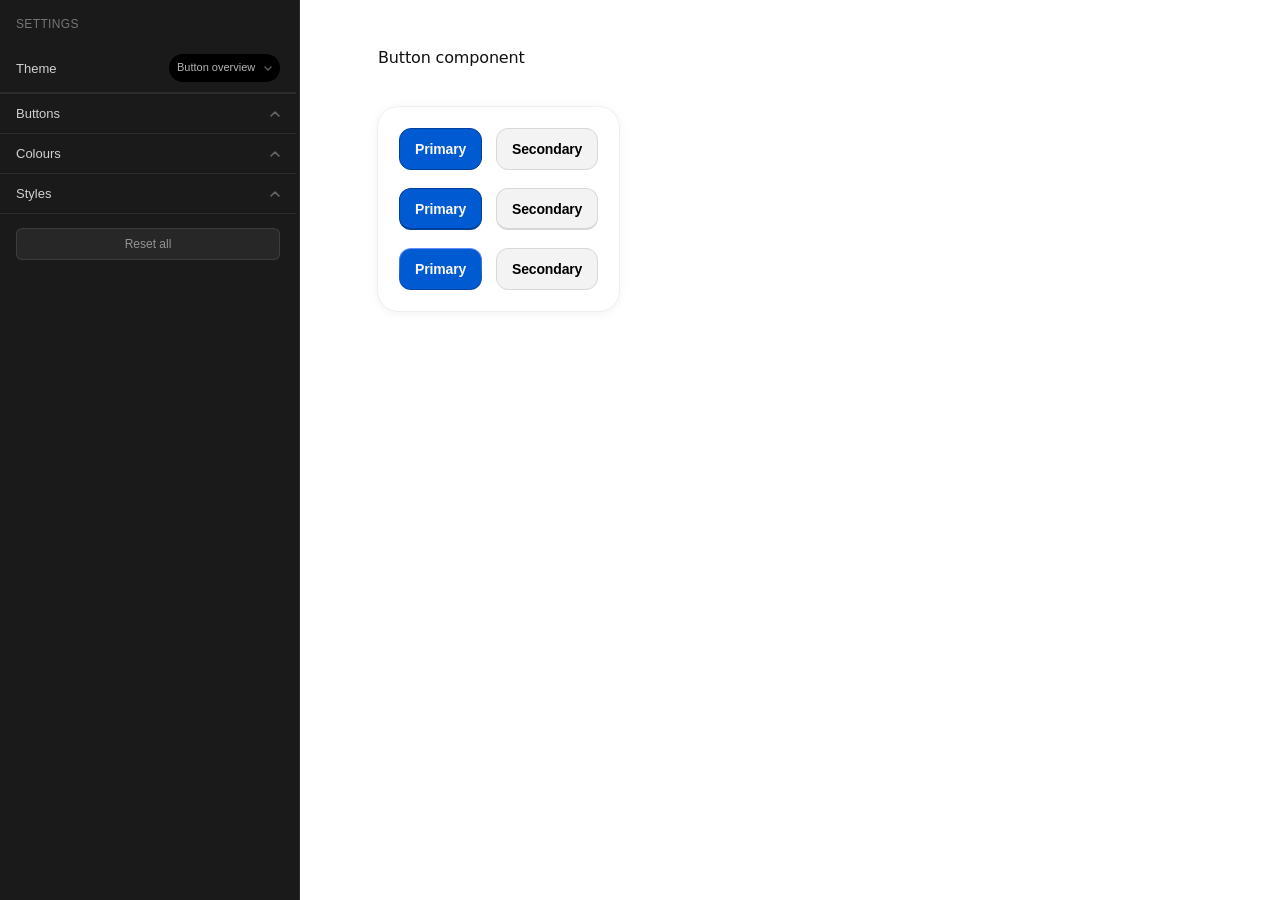
==== commit e3015748: "HSLUV - version" ====
--- a/index.html
+++ b/index.html
@@ -6,1249 +6,191 @@
   <title>Button States Prototype</title>
   <link rel="stylesheet" href="styles.css">
 </head>
-<body class="size-default">
+<body>
   <div class="prototype">
-    <h1>Button</h1>
+    <h1>Button component</h1>
 
-    <section class="interactive-demo card" aria-label="Interactive buttons">
-      <h2 class="section-title">Interactive buttons</h2>
-      <p class="interactive-demo__hint">Interact to see all states: default, hover, pressed, focus, and loading.</p>
-      <div class="interactive-demo__row">
-        <button type="button" class="btn btn--primary" id="interactive-primary-btn">Label</button>
-        <button type="button" class="btn btn--secondary" id="interactive-secondary-btn">Label</button>
-        <button type="button" class="btn btn--subdued" id="interactive-subdued-btn">Label</button>
-        <button type="button" class="btn btn--plain" id="interactive-plain-btn">Label</button>
+    <div class="interactive-demo" aria-label="Interactive buttons">
+      <div class="interactive-demo__panel">
+        <div class="interactive-demo__cluster">
+          <div class="interactive-demo__row interactive-demo__row--core">
+            <button type="button" class="button" data-kind="primary" id="interactive-primary-btn">Primary</button>
+            <button type="button" class="button" data-kind="secondary" id="interactive-secondary-btn">Secondary</button>
+            <button type="button" class="button" data-kind="plain" id="interactive-plain-btn" hidden>Tertiary</button>
+          </div>
+          <div class="interactive-demo__row interactive-demo__row--core">
+            <button type="button" class="button" data-kind="primary" data-variant="primary-2" id="interactive-primary-btn-2">Primary button 2</button>
+            <button type="button" class="button" data-kind="secondary" data-variant="secondary-2" id="interactive-secondary-btn-2">Secondary button 2</button>
+          </div>
+          <div class="interactive-demo__row interactive-demo__row--core">
+            <button type="button" class="button" data-kind="primary" data-variant="primary-3" id="interactive-primary-btn-3">Primary button 3</button>
+            <button type="button" class="button" data-kind="secondary" data-variant="secondary-3" id="interactive-secondary-btn-3">Secondary button 3</button>
+          </div>
+        </div>
       </div>
-      <div class="interactive-demo__divider-inner" aria-hidden="true"></div>
-      <div class="interactive-demo__row">
-        <button type="button" class="btn btn--shop" id="interactive-shop-btn">Label</button>
-        <button type="button" class="btn btn--warning" id="interactive-warning-btn">Label</button>
-        <button type="button" class="btn btn--success" id="interactive-success-btn">Label</button>
-        <button type="button" class="btn btn--critical" id="interactive-critical-primary-btn">Label</button>
-        <button type="button" class="btn btn--secondary btn--critical-secondary" id="interactive-critical-secondary-btn">Label</button>
-        <button type="button" class="btn btn--plain btn--critical-plain" id="interactive-critical-plain-btn">Label</button>
-      </div>
-      <div class="interactive-demo__divider-inner" aria-hidden="true"></div>
-      <p class="interactive-demo__subhead">Button group</p>
-      <div class="interactive-demo__btn-group">
-        <button type="button" class="btn btn--secondary" id="interactive-group-secondary-btn">Label</button>
-        <button type="button" class="btn btn--primary" id="interactive-group-primary-btn">Label</button>
-      </div>
-    </section>
-    <section class="interactive-demo interactive-demo--grouped card" aria-label="Grouped buttons" style="display:none">
-      <h2 class="section-title">Grouped buttons</h2>
-      <div class="interactive-demo__btn-group">
-        <button type="button" class="btn btn--secondary" id="interactive-grouped-secondary-btn">Label</button>
-        <button type="button" class="btn btn--primary" id="interactive-grouped-primary-btn">Label</button>
-      </div>
-    </section>
-    <section class="variants-overview card variants-overview--collapsed" id="variants-overview">
-      <button type="button" class="variants-overview__header" id="variants-overview-toggle" aria-expanded="false" aria-controls="variants-overview-body">
-        <h2 class="variants-overview__title">Buttons overview</h2>
-        <svg class="variants-overview__chevron" width="16" height="16" viewBox="0 0 16 16" fill="none" aria-hidden="true">
-          <path d="M4 6l4 4 4-4" stroke="currentColor" stroke-width="1.5" stroke-linecap="round" stroke-linejoin="round"/>
-        </svg>
-      </button>
-      <div class="variants-overview__body" id="variants-overview-body">
-        <div class="variants-table" id="variants-table"></div>
+    </div>
 
-        <h2 class="section-title" style="margin-top: 48px;">Critical</h2>
-        <div class="variants-table variants-table--critical" id="critical-variants-table"></div>
-
-        <h2 class="section-title" style="margin-top: 48px;">Others</h2>
-        <div class="variants-table variants-table--critical" id="others-variants-table"></div>
-      </div>
-    </section>
+    <h2 class="section-title" hidden>Variants</h2>
+    <div class="variants-table" id="variants-table" hidden></div>
   </div>
 
   <div class="settings-widget" id="settings-widget">
-    <button type="button" class="settings-widget__gear" id="settings-widget-gear" title="Open settings" aria-label="Open settings">
-      <svg xmlns="http://www.w3.org/2000/svg" viewBox="0 0 24 24" fill="none" stroke="currentColor" stroke-width="2" stroke-linecap="round" stroke-linejoin="round"><circle cx="12" cy="12" r="3"/><path d="M19.4 15a1.65 1.65 0 0 0 .33 1.82l.06.06a2 2 0 0 1 0 2.83 2 2 0 0 1-2.83 0l-.06-.06a1.65 1.65 0 0 0-1.82-.33 1.65 1.65 0 0 0-1 1.51V21a2 2 0 0 1-2 2 2 2 0 0 1-2-2v-.09A1.65 1.65 0 0 0 9 19.4a1.65 1.65 0 0 0-1.82.33l-.06.06a2 2 0 0 1-2.83 0 2 2 0 0 1 0-2.83l.06-.06a1.65 1.65 0 0 0 .33-1.82 1.65 1.65 0 0 0-1.51-1H3a2 2 0 0 1-2-2 2 2 0 0 1 2-2h.09A1.65 1.65 0 0 0 4.6 9a1.65 1.65 0 0 0-.33-1.82l-.06-.06a2 2 0 0 1 0-2.83 2 2 0 0 1 2.83 0l.06.06a1.65 1.65 0 0 0 1.82.33H9a1.65 1.65 0 0 0 1-1.51V3a2 2 0 0 1 2-2 2 2 0 0 1 2 2v.09a1.65 1.65 0 0 0 1 1.51 1.65 1.65 0 0 0 1.82-.33l.06-.06a2 2 0 0 1 2.83 0 2 2 0 0 1 0 2.83l-.06.06a1.65 1.65 0 0 0-.33 1.82V9a1.65 1.65 0 0 0 1.51 1H21a2 2 0 0 1 2 2 2 2 0 0 1-2 2h-.09a1.65 1.65 0 0 0-1.51 1z"/></svg>
-    </button>
     <div class="settings-widget__header">
-      <svg class="settings-widget__drag-handle" xmlns="http://www.w3.org/2000/svg" width="12" height="16" viewBox="0 0 12 16" fill="currentColor" aria-hidden="true">
-        <circle cx="3" cy="3" r="1.5"/><circle cx="9" cy="3" r="1.5"/>
-        <circle cx="3" cy="8" r="1.5"/><circle cx="9" cy="8" r="1.5"/>
-        <circle cx="3" cy="13" r="1.5"/><circle cx="9" cy="13" r="1.5"/>
-      </svg>
-      <span class="settings-widget__title">Button settings</span>
+      <span class="settings-widget__title">Settings</span>
     </div>
     <div class="settings-widget__body">
-      <div class="settings-widget__row">
-        <span class="settings-widget__label">Mode</span>
-        <div class="settings-widget__switch" id="setting-theme">
-          <button type="button" class="settings-widget__switch-option settings-widget__switch-option--active" data-value="Light">Light</button>
-          <button type="button" class="settings-widget__switch-option" data-value="Dark">Dark</button>
+      <div class="settings-widget__panel">
+
+        <!-- Theme row -->
+        <div class="settings-widget__theme-row">
+          <span class="settings-widget__label">Theme</span>
+          <select class="settings-widget__select settings-widget__select--sm" id="setting-theme">
+            <option value="button-overview" selected>Button overview</option>
+            <option value="plain-goods">Plain goods</option>
+            <option value="pitch">Pitch</option>
+            <option value="heritage">Heritage</option>
+            <option value="ghia">Ghia</option>
+          </select>
         </div>
-      </div>
-      <div class="settings-widget__section" id="primary-btn-section">
-        <button type="button" class="settings-widget__section-header" id="primary-btn-toggle" aria-expanded="false">
-          <span class="settings-widget__section-title">Primary button</span>
-          <svg class="settings-widget__chevron" width="16" height="16" viewBox="0 0 16 16" fill="none" xmlns="http://www.w3.org/2000/svg">
-            <path d="M4 6L8 10L12 6" stroke="currentColor" stroke-width="1.5" stroke-linecap="round" stroke-linejoin="round"/>
-          </svg>
-        </button>
-        <div class="settings-widget__section-body" id="primary-btn-section-body">
-          <div class="settings-widget__section-actions">
-            <a href="#" class="settings-widget__reset" id="primary-reset">Reset</a>
-          </div>
-          <div class="settings-widget__row" id="branding-accent-row">
-            <span class="settings-widget__label">Accent colour</span>
-            <div class="settings-widget__color-wrap">
-              <input type="color" class="settings-widget__color" id="setting-branded-bg" value="#000000">
-              <input type="text" class="settings-widget__color-hex" id="setting-branded-bg-hex" value="#000000" maxlength="7" spellcheck="false">
+
+        <!-- Buttons section -->
+        <div class="settings-widget__section">
+          <button type="button" class="settings-widget__section-header" id="section-buttons-btn" aria-expanded="false" aria-controls="section-buttons-content">
+            <span>Buttons</span>
+            <svg width="10" height="6" viewBox="0 0 10 6" fill="none"><path d="M1 1L5 5L9 1" stroke="currentColor" stroke-width="1.5" stroke-linecap="round" stroke-linejoin="round"/></svg>
+          </button>
+          <div class="settings-widget__section-content is-collapsed" id="section-buttons-content">
+            <div class="settings-widget__section-content-inner">
+
+              <div class="settings-widget__group">
+                <div class="settings-widget__row">
+                  <span class="settings-widget__label">Primary</span>
+                  <div class="settings-widget__color-wrap">
+                    <input type="color" class="settings-widget__color" id="setting-branded-bg" value="#005BD3">
+                    <input type="text" class="settings-widget__color-hex" id="setting-branded-bg-hex" value="#005BD3" maxlength="7" spellcheck="false">
+                  </div>
+                </div>
+                <div class="settings-widget__l-cols">
+                  <span>Hover</span><span>Press</span><span>Border</span><span>Top</span><span>Bottom</span>
+                  <input type="number" class="settings-widget__l-num" id="setting-primary-hover-l" value="5" step="1">
+                  <input type="number" class="settings-widget__l-num" id="setting-primary-active-l" value="10" step="1">
+                  <input type="number" class="settings-widget__l-num" id="setting-primary-border-contrast" value="12" step="1" min="0" max="100">
+                  <input type="number" class="settings-widget__l-num" id="setting-primary-grad-top-l" value="20" step="1">
+                  <input type="number" class="settings-widget__l-num" id="setting-primary-grad-bottom-l" value="10" step="1">
+                </div>
+              </div>
+
+              <div class="settings-widget__group">
+                <div class="settings-widget__row">
+                  <span class="settings-widget__label">Secondary</span>
+                </div>
+                <input type="color" class="settings-widget__color" id="setting-secondary-bg" value="#F2F2F2" hidden>
+                <input type="text" class="settings-widget__color-hex" id="setting-secondary-bg-hex" value="" maxlength="7" spellcheck="false" hidden>
+                <div class="settings-widget__l-cols">
+                  <span>Default</span><span>Hover</span><span>Press</span><span>2 & 3</span><span>Border</span>
+                  <input type="number" class="settings-widget__l-num" id="setting-secondary-default-l" value="-4" step="1">
+                  <input type="number" class="settings-widget__l-num" id="setting-secondary-hover-l" value="-9" step="1">
+                  <input type="number" class="settings-widget__l-num" id="setting-secondary-active-l" value="-10" step="1">
+                  <input type="number" class="settings-widget__l-num" id="setting-secondary-active23-l" value="-14" step="1">
+                  <input type="number" class="settings-widget__l-num" id="setting-secondary-border-l" value="-14" step="1">
+                </div>
+              </div>
+
             </div>
           </div>
-          <div class="settings-widget__row">
-            <span class="settings-widget__label">Background</span>
-            <div class="settings-widget__switch" id="setting-branded-bg-fill">
-              <button type="button" class="settings-widget__switch-option settings-widget__switch-option--active" data-value="Solid">Solid</button>
-              <button type="button" class="settings-widget__switch-option" data-value="None">None</button>
+        </div>
+
+        <!-- Colours section -->
+        <div class="settings-widget__section">
+          <button type="button" class="settings-widget__section-header" id="section-colours-btn" aria-expanded="false" aria-controls="section-colours-content">
+            <span>Colours</span>
+            <svg width="10" height="6" viewBox="0 0 10 6" fill="none"><path d="M1 1L5 5L9 1" stroke="currentColor" stroke-width="1.5" stroke-linecap="round" stroke-linejoin="round"/></svg>
+          </button>
+          <div class="settings-widget__section-content is-collapsed" id="section-colours-content">
+            <div class="settings-widget__section-content-inner">
+
+              <div class="settings-widget__row">
+                <span class="settings-widget__label">Background</span>
+                <div class="settings-widget__color-wrap">
+                  <input type="color" class="settings-widget__color" id="setting-background" value="#FFFFFF">
+                  <input type="text" class="settings-widget__color-hex" id="setting-background-hex" value="#FFFFFF" maxlength="7" spellcheck="false">
+                </div>
+              </div>
+
+              <div class="settings-widget__row">
+                <span class="settings-widget__label">Text</span>
+                <div class="settings-widget__color-wrap">
+                  <input type="color" class="settings-widget__color" id="setting-branded-text" value="#000000">
+                  <input type="text" class="settings-widget__color-hex" id="setting-branded-text-hex" value="#000000" maxlength="7" spellcheck="false">
+                </div>
+              </div>
+
+              <div class="settings-widget__row">
+                <span class="settings-widget__label">Accent</span>
+                <div class="settings-widget__color-wrap">
+                  <input type="color" class="settings-widget__color" id="setting-plain-color" value="#005BD3">
+                  <input type="text" class="settings-widget__color-hex" id="setting-plain-color-hex" value="#005BD3" maxlength="7" spellcheck="false">
+                </div>
+              </div>
+
             </div>
           </div>
-          <div class="settings-widget__row">
-            <span class="settings-widget__label">Block padding</span>
-            <div class="settings-widget__slider-wrap">
-              <input type="range" class="settings-widget__slider" id="setting-branded-padding" min="0" max="5" step="1" value="3">
-              <span class="settings-widget__slider-label" id="branded-padding-label">Base</span>
+        </div>
+
+        <!-- Button section -->
+        <div class="settings-widget__section">
+          <button type="button" class="settings-widget__section-header" id="section-button-btn" aria-expanded="false" aria-controls="section-button-content">
+            <span>Styles</span>
+            <svg width="10" height="6" viewBox="0 0 10 6" fill="none"><path d="M1 1L5 5L9 1" stroke="currentColor" stroke-width="1.5" stroke-linecap="round" stroke-linejoin="round"/></svg>
+          </button>
+          <div class="settings-widget__section-content is-collapsed" id="section-button-content">
+            <div class="settings-widget__section-content-inner">
+
+              <div class="settings-widget__row">
+                <span class="settings-widget__label">Border radius</span>
+                <select class="settings-widget__select settings-widget__select--sm" id="setting-border-radius">
+                  <option value="cornerradius-none">None · 0px</option>
+                  <option value="cornerradius-small">Small · 8px</option>
+                  <option value="cornerradius-base" selected>Base · 12px</option>
+                  <option value="cornerradius-large">Large · 16px</option>
+                  <option value="cornerradius-full">Full · 36px</option>
+                </select>
+              </div>
+
+              <div class="settings-widget__row">
+                <span class="settings-widget__label">Icon</span>
+                <select class="settings-widget__select settings-widget__select--sm" id="setting-icon">
+                  <option value="None" selected>None</option>
+                  <option value="Left">Left</option>
+                  <option value="Right">Right</option>
+                  <option value="Only">Only</option>
+                </select>
+              </div>
+
+              <div class="settings-widget__row">
+                <span class="settings-widget__label">Size</span>
+                <select class="settings-widget__select settings-widget__select--sm" id="setting-size-preset">
+                  <option value="small">Small</option>
+                  <option value="default" selected>Base</option>
+                  <option value="large">Large</option>
+                  <option value="extra-large">Extra large</option>
+                </select>
+              </div>
+
             </div>
           </div>
-          <div class="settings-widget__row">
-            <span class="settings-widget__label">Inline padding</span>
-            <div class="settings-widget__slider-wrap">
-              <input type="range" class="settings-widget__slider" id="setting-branded-inline-padding" min="0" max="5" step="1" value="3">
-              <span class="settings-widget__slider-label" id="branded-inline-padding-label">Base</span>
-            </div>
-          </div>
-          <div class="settings-widget__row">
-            <span class="settings-widget__label">Corner radius</span>
-            <div class="settings-widget__slider-wrap">
-              <input type="range" class="settings-widget__slider" id="setting-branded-corner-radius" min="0" max="4" step="1" value="2">
-              <span class="settings-widget__slider-label" id="branded-corner-radius-label">Base</span>
-            </div>
-          </div>
-          <div class="settings-widget__row">
-            <span class="settings-widget__label">Border</span>
-            <div class="settings-widget__switch" id="setting-branded-border">
-              <button type="button" class="settings-widget__switch-option settings-widget__switch-option--active" data-value="FULL">Full</button>
-              <button type="button" class="settings-widget__switch-option" data-value="NONE">None</button>
-            </div>
-          </div>
-          <div class="settings-widget__subhead">Typography</div>
-          <div class="settings-widget__row">
-            <span class="settings-widget__label">Kerning</span>
-            <div class="settings-widget__slider-wrap">
-              <input type="range" class="settings-widget__slider" id="setting-primary-kerning" min="0" max="2" step="1" value="0">
-              <span class="settings-widget__slider-label" id="primary-kerning-label">Base</span>
-            </div>
-          </div>
-          <div class="settings-widget__row">
-            <span class="settings-widget__label">Lettercase</span>
-            <select class="settings-widget__select settings-widget__select--sm" id="setting-primary-lettercase">
-              <option value="lowercase">Lower</option>
-              <option value="none" selected>None</option>
-              <option value="capitalize">Title</option>
-              <option value="uppercase">Upper</option>
-            </select>
-          </div>
-          <div class="settings-widget__row">
-            <span class="settings-widget__label">Weight</span>
-            <div class="settings-widget__switch" id="setting-primary-weight">
-              <button type="button" class="settings-widget__switch-option settings-widget__switch-option--active" data-value="base">Base</button>
-              <button type="button" class="settings-widget__switch-option" data-value="bold">Bold</button>
-            </div>
-          </div>
-          <div class="settings-widget__row">
-            <span class="settings-widget__label">Size</span>
-            <select class="settings-widget__select settings-widget__select--sm" id="setting-primary-font-size">
-              <option value="6px">Extra small (6px)</option>
-              <option value="8px">Small (8px)</option>
-              <option value="14px" selected>Base (14px)</option>
-              <option value="16px">Medium (16px)</option>
-              <option value="20px">Large (20px)</option>
-              <option value="24px">Extra large (24px)</option>
-              <option value="32px">Extra extra large (32px)</option>
-            </select>
-          </div>
         </div>
-      </div>
-      <div class="settings-widget__section" id="secondary-btn-section">
-        <button type="button" class="settings-widget__section-header" id="secondary-btn-toggle" aria-expanded="false">
-          <span class="settings-widget__section-title">Secondary button</span>
-          <svg class="settings-widget__chevron" width="16" height="16" viewBox="0 0 16 16" fill="none" xmlns="http://www.w3.org/2000/svg">
-            <path d="M4 6L8 10L12 6" stroke="currentColor" stroke-width="1.5" stroke-linecap="round" stroke-linejoin="round"/>
-          </svg>
-        </button>
-        <div class="settings-widget__section-body" id="secondary-btn-section-body">
-          <div class="settings-widget__section-actions">
-            <a href="#" class="settings-widget__reset" id="secondary-reset">Reset</a>
-          </div>
-          <div class="settings-widget__row">
-            <span class="settings-widget__label">Text</span>
-            <div class="settings-widget__color-wrap">
-              <input type="color" class="settings-widget__color" id="setting-branded-text" value="#000000">
-              <input type="text" class="settings-widget__color-hex" id="setting-branded-text-hex" value="#000000" maxlength="7" spellcheck="false">
-            </div>
-          </div>
-          <div class="settings-widget__row">
-            <span class="settings-widget__label">Background</span>
-            <div class="settings-widget__switch" id="setting-secondary-bg-fill">
-              <button type="button" class="settings-widget__switch-option settings-widget__switch-option--active" data-value="Solid">Solid</button>
-              <button type="button" class="settings-widget__switch-option" data-value="None">None</button>
-            </div>
-          </div>
-          <div class="settings-widget__row">
-            <span class="settings-widget__label">Block padding</span>
-            <div class="settings-widget__slider-wrap">
-              <input type="range" class="settings-widget__slider" id="setting-secondary-padding" min="0" max="5" step="1" value="3">
-              <span class="settings-widget__slider-label" id="secondary-padding-label">Base</span>
-            </div>
-          </div>
-          <div class="settings-widget__row">
-            <span class="settings-widget__label">Inline padding</span>
-            <div class="settings-widget__slider-wrap">
-              <input type="range" class="settings-widget__slider" id="setting-secondary-inline-padding" min="0" max="5" step="1" value="3">
-              <span class="settings-widget__slider-label" id="secondary-inline-padding-label">Base</span>
-            </div>
-          </div>
-          <div class="settings-widget__row">
-            <span class="settings-widget__label">Corner radius</span>
-            <div class="settings-widget__slider-wrap">
-              <input type="range" class="settings-widget__slider" id="setting-secondary-corner-radius" min="0" max="4" step="1" value="2">
-              <span class="settings-widget__slider-label" id="secondary-corner-radius-label">Base</span>
-            </div>
-          </div>
-          <div class="settings-widget__row">
-            <span class="settings-widget__label">Border</span>
-            <div class="settings-widget__switch" id="setting-secondary-border">
-              <button type="button" class="settings-widget__switch-option settings-widget__switch-option--active" data-value="FULL">Full</button>
-              <button type="button" class="settings-widget__switch-option" data-value="NONE">None</button>
-            </div>
-          </div>
-          <div class="settings-widget__subhead">Typography</div>
-          <div class="settings-widget__row">
-            <span class="settings-widget__label">Kerning</span>
-            <div class="settings-widget__slider-wrap">
-              <input type="range" class="settings-widget__slider" id="setting-secondary-kerning" min="0" max="2" step="1" value="0">
-              <span class="settings-widget__slider-label" id="secondary-kerning-label">Base</span>
-            </div>
-          </div>
-          <div class="settings-widget__row">
-            <span class="settings-widget__label">Lettercase</span>
-            <select class="settings-widget__select settings-widget__select--sm" id="setting-secondary-lettercase">
-              <option value="lowercase">Lower</option>
-              <option value="none" selected>None</option>
-              <option value="capitalize">Title</option>
-              <option value="uppercase">Upper</option>
-            </select>
-          </div>
-          <div class="settings-widget__row">
-            <span class="settings-widget__label">Weight</span>
-            <div class="settings-widget__switch" id="setting-secondary-weight">
-              <button type="button" class="settings-widget__switch-option settings-widget__switch-option--active" data-value="base">Base</button>
-              <button type="button" class="settings-widget__switch-option" data-value="bold">Bold</button>
-            </div>
-          </div>
-          <div class="settings-widget__row">
-            <span class="settings-widget__label">Size</span>
-            <select class="settings-widget__select settings-widget__select--sm" id="setting-secondary-font-size">
-              <option value="6px">Extra small (6px)</option>
-              <option value="8px">Small (8px)</option>
-              <option value="14px" selected>Base (14px)</option>
-              <option value="16px">Medium (16px)</option>
-              <option value="20px">Large (20px)</option>
-              <option value="24px">Extra large (24px)</option>
-              <option value="32px">Extra extra large (32px)</option>
-            </select>
-          </div>
+
+        <!-- Footer -->
+        <div class="settings-widget__footer">
+          <button type="button" class="settings-widget__reset-all-btn" id="global-reset-all">Reset all</button>
         </div>
-      </div>
-      <div class="settings-widget__section" id="subdued-btn-section">
-        <button type="button" class="settings-widget__section-header" id="subdued-btn-toggle" aria-expanded="false">
-          <span class="settings-widget__section-title">Subdued button</span>
-          <svg class="settings-widget__chevron" width="16" height="16" viewBox="0 0 16 16" fill="none" xmlns="http://www.w3.org/2000/svg">
-            <path d="M4 6L8 10L12 6" stroke="currentColor" stroke-width="1.5" stroke-linecap="round" stroke-linejoin="round"/>
-          </svg>
-        </button>
-        <div class="settings-widget__section-body" id="subdued-btn-section-body">
-          <div class="settings-widget__section-actions">
-            <a href="#" class="settings-widget__reset" id="subdued-reset">Reset</a>
-          </div>
-          <div class="settings-widget__row">
-            <span class="settings-widget__label">Text</span>
-            <div class="settings-widget__color-wrap">
-              <input type="color" class="settings-widget__color" id="setting-subdued-text" value="#000000">
-              <input type="text" class="settings-widget__color-hex" id="setting-subdued-text-hex" value="#000000" maxlength="7" spellcheck="false">
-            </div>
-          </div>
-          <div class="settings-widget__row">
-            <span class="settings-widget__label">Background</span>
-            <div class="settings-widget__switch" id="setting-subdued-bg-fill">
-              <button type="button" class="settings-widget__switch-option settings-widget__switch-option--active" data-value="Solid">Solid</button>
-              <button type="button" class="settings-widget__switch-option" data-value="None">None</button>
-            </div>
-          </div>
-          <div class="settings-widget__row">
-            <span class="settings-widget__label">Block padding</span>
-            <div class="settings-widget__slider-wrap">
-              <input type="range" class="settings-widget__slider" id="setting-subdued-padding" min="0" max="5" step="1" value="3">
-              <span class="settings-widget__slider-label" id="subdued-padding-label">Base</span>
-            </div>
-          </div>
-          <div class="settings-widget__row">
-            <span class="settings-widget__label">Inline padding</span>
-            <div class="settings-widget__slider-wrap">
-              <input type="range" class="settings-widget__slider" id="setting-subdued-inline-padding" min="0" max="5" step="1" value="3">
-              <span class="settings-widget__slider-label" id="subdued-inline-padding-label">Base</span>
-            </div>
-          </div>
-          <div class="settings-widget__row">
-            <span class="settings-widget__label">Corner radius</span>
-            <div class="settings-widget__slider-wrap">
-              <input type="range" class="settings-widget__slider" id="setting-subdued-corner-radius" min="0" max="4" step="1" value="2">
-              <span class="settings-widget__slider-label" id="subdued-corner-radius-label">Base</span>
-            </div>
-          </div>
-          <div class="settings-widget__row">
-            <span class="settings-widget__label">Border</span>
-            <div class="settings-widget__switch" id="setting-subdued-border">
-              <button type="button" class="settings-widget__switch-option settings-widget__switch-option--active" data-value="FULL">Full</button>
-              <button type="button" class="settings-widget__switch-option" data-value="NONE">None</button>
-            </div>
-          </div>
-          <div class="settings-widget__subhead">Typography</div>
-          <div class="settings-widget__row">
-            <span class="settings-widget__label">Kerning</span>
-            <div class="settings-widget__slider-wrap">
-              <input type="range" class="settings-widget__slider" id="setting-subdued-kerning" min="0" max="2" step="1" value="0">
-              <span class="settings-widget__slider-label" id="subdued-kerning-label">Base</span>
-            </div>
-          </div>
-          <div class="settings-widget__row">
-            <span class="settings-widget__label">Lettercase</span>
-            <select class="settings-widget__select settings-widget__select--sm" id="setting-subdued-lettercase">
-              <option value="lowercase">Lower</option>
-              <option value="none" selected>None</option>
-              <option value="capitalize">Title</option>
-              <option value="uppercase">Upper</option>
-            </select>
-          </div>
-          <div class="settings-widget__row">
-            <span class="settings-widget__label">Weight</span>
-            <div class="settings-widget__switch" id="setting-subdued-weight">
-              <button type="button" class="settings-widget__switch-option settings-widget__switch-option--active" data-value="base">Base</button>
-              <button type="button" class="settings-widget__switch-option" data-value="bold">Bold</button>
-            </div>
-          </div>
-          <div class="settings-widget__row">
-            <span class="settings-widget__label">Size</span>
-            <select class="settings-widget__select settings-widget__select--sm" id="setting-subdued-font-size">
-              <option value="6px">Extra small (6px)</option>
-              <option value="8px">Small (8px)</option>
-              <option value="14px" selected>Base (14px)</option>
-              <option value="16px">Medium (16px)</option>
-              <option value="20px">Large (20px)</option>
-              <option value="24px">Extra large (24px)</option>
-              <option value="32px">Extra extra large (32px)</option>
-            </select>
-          </div>
-        </div>
-      </div>
-      <div class="settings-widget__row">
-        <span class="settings-widget__label">Style</span>
-        <div class="settings-widget__switch" id="setting-style">
-          <button type="button" class="settings-widget__switch-option settings-widget__switch-option--active" data-value="Depth">Depth</button>
-          <button type="button" class="settings-widget__switch-option" data-value="Flat">Flat</button>
-        </div>
-      </div>
-      <div class="settings-widget__row" style="display:none">
-        <span class="settings-widget__label">Radius</span>
-        <div class="settings-widget__switch" id="setting-radius">
-          <button type="button" class="settings-widget__switch-option" data-value="Squircle">Squircle</button>
-          <button type="button" class="settings-widget__switch-option settings-widget__switch-option--active" data-value="Regular">Regular</button>
-        </div>
-      </div>
-      <div class="settings-widget__row">
-        <span class="settings-widget__label">Label</span>
-        <div class="settings-widget__switch" id="setting-label">
-          <button type="button" class="settings-widget__switch-option settings-widget__switch-option--active" data-value="Text">Text</button>
-          <button type="button" class="settings-widget__switch-option" data-value="Icon">Icon</button>
-        </div>
-      </div>
-      <div class="settings-widget__row" style="display:none">
-        <span class="settings-widget__label">Size</span>
-        <select class="settings-widget__select" id="setting-size">
-          <option value="xs">Extra small</option>
-          <option value="sm">Small</option>
-          <option value="default" selected>Default</option>
-          <option value="lg">Large</option>
-          <option value="xl">Extra largea</option>
-        </select>
+
       </div>
     </div>
   </div>
 
-  <script>
-    (function () {
-      var VARIANTS = ['primary', 'secondary', 'subdued', 'plain'];
-      var CRITICAL_VARIANTS = ['critical', 'critical-secondary', 'critical-plain'];
-      var CRITICAL_HEADINGS = ['Primary', 'Secondary', 'Plain'];
-      var OTHERS_VARIANTS = ['shop', 'warning', 'success'];
-      var STATES = ['default', 'hover', 'pressed', 'focus', 'disabled', 'loading'];
-      var stateLabels = { default: 'Default', hover: 'Hover', pressed: 'Pressed', focus: 'Focus', disabled: 'Disabled', loading: 'Loading' };
-
-      function el(tag, className, content) {
-        var e = document.createElement(tag);
-        if (className) e.className = className;
-        if (content !== undefined) e.textContent = content;
-        return e;
-      }
-
-      function spinner() {
-        var s = el('span', 'spinner');
-        s.setAttribute('aria-hidden', 'true');
-        return s;
-      }
-
-      function createButton(variant, state, label) {
-        var btn = el('button', 'btn btn--' + variant + (state !== 'default' ? ' btn--' + state : ''));
-        btn.type = 'button';
-        if (state === 'disabled') btn.disabled = true;
-        if (state === 'loading') {
-          btn.setAttribute('aria-busy', 'true');
-          var inv = el('span', 'btn__label-invisible', label);
-          inv.setAttribute('aria-hidden', 'true');
-          var wrap = el('span', 'btn__spinner-wrap');
-          wrap.appendChild(spinner());
-          btn.appendChild(inv);
-          btn.appendChild(wrap);
-        } else {
-          btn.textContent = label;
-        }
-        return btn;
-      }
-
-      var table = document.getElementById('variants-table');
-      table.appendChild(el('div', 'variants-table__cell variants-table__cell--label', ''));
-      VARIANTS.forEach(function (v) {
-        table.appendChild(el('div', 'variants-table__cell variants-table__cell--heading', v.charAt(0).toUpperCase() + v.slice(1)));
-      });
-      STATES.forEach(function (state) {
-        table.appendChild(el('div', 'variants-table__cell variants-table__cell--label', stateLabels[state]));
-        VARIANTS.forEach(function (variant) {
-          var cell = el('div', 'variants-table__cell variants-table__cell--demo');
-          cell.appendChild(createButton(variant, state, 'Label'));
-          table.appendChild(cell);
-        });
-      });
-
-      var criticalTable = document.getElementById('critical-variants-table');
-      criticalTable.appendChild(el('div', 'variants-table__cell variants-table__cell--label', ''));
-      criticalTable.appendChild(el('div', 'variants-table__cell variants-table__cell--heading', 'Primary'));
-      criticalTable.appendChild(el('div', 'variants-table__cell variants-table__cell--heading', 'Secondary'));
-      criticalTable.appendChild(el('div', 'variants-table__cell', '')); /* empty: align with Subdued column */
-      criticalTable.appendChild(el('div', 'variants-table__cell variants-table__cell--heading', 'Plain'));
-      STATES.forEach(function (state) {
-        criticalTable.appendChild(el('div', 'variants-table__cell variants-table__cell--label', stateLabels[state]));
-        (function () {
-          var c = el('div', 'variants-table__cell variants-table__cell--demo');
-          c.appendChild(createButton('critical', state, 'Label'));
-          criticalTable.appendChild(c);
-        })();
-        (function () {
-          var c = el('div', 'variants-table__cell variants-table__cell--demo');
-          c.appendChild(createButton('critical-secondary', state, 'Label'));
-          criticalTable.appendChild(c);
-        })();
-        criticalTable.appendChild(el('div', 'variants-table__cell', ''));
-        (function () {
-          var c = el('div', 'variants-table__cell variants-table__cell--demo');
-          c.appendChild(createButton('critical-plain', state, 'Label'));
-          criticalTable.appendChild(c);
-        })();
-      });
-
-      var othersTable = document.getElementById('others-variants-table');
-      othersTable.appendChild(el('div', 'variants-table__cell variants-table__cell--label', ''));
-      othersTable.appendChild(el('div', 'variants-table__cell variants-table__cell--heading', 'Shop'));
-      othersTable.appendChild(el('div', 'variants-table__cell variants-table__cell--heading', 'Warning'));
-      othersTable.appendChild(el('div', 'variants-table__cell variants-table__cell--heading', 'Success'));
-      othersTable.appendChild(el('div', 'variants-table__cell', '')); /* empty: align with Plain column */
-      STATES.forEach(function (state) {
-        othersTable.appendChild(el('div', 'variants-table__cell variants-table__cell--label', stateLabels[state]));
-        (function () {
-          var c = el('div', 'variants-table__cell variants-table__cell--demo');
-          c.appendChild(createButton('shop', state, 'Label'));
-          othersTable.appendChild(c);
-        })();
-        (function () {
-          var c = el('div', 'variants-table__cell variants-table__cell--demo');
-          c.appendChild(createButton('warning', state, 'Label'));
-          othersTable.appendChild(c);
-        })();
-        (function () {
-          var c = el('div', 'variants-table__cell variants-table__cell--demo');
-          c.appendChild(createButton('success', state, 'Label'));
-          othersTable.appendChild(c);
-        })();
-        othersTable.appendChild(el('div', 'variants-table__cell', ''));
-      });
-
-      // Settings widget: gear opens; click outside closes
-      var widget = document.getElementById('settings-widget');
-      var gearBtn = document.getElementById('settings-widget-gear');
-      function setMinimized(isMinimized) {
-        widget.classList.toggle('settings-widget--minimized', isMinimized);
-        localStorage.setItem('widgetOpen', isMinimized ? '0' : '1');
-        if (isMinimized) {
-          widget.style.top = '';
-          widget.style.left = '';
-          widget.style.bottom = '';
-          widget.style.right = '';
-        }
-      }
-      if (localStorage.getItem('widgetOpen') === '1') {
-        setMinimized(false);
-      }
-      gearBtn.addEventListener('click', function (e) {
-        e.stopPropagation();
-        setMinimized(false);
-      });
-      document.addEventListener('click', function (e) {
-        if (!widget.classList.contains('settings-widget--minimized') && !widget.contains(e.target) && !e.target.closest('.btn') && !e.target.closest('#variants-overview-toggle')) {
-          setMinimized(true);
-        }
-      });
-
-      // Draggable widget
-      var isDragging = false;
-      var dragOffsetX = 0;
-      var dragOffsetY = 0;
-      var widgetHeader = widget.querySelector('.settings-widget__header');
-      widgetHeader.addEventListener('mousedown', function (e) {
-        if (widget.classList.contains('settings-widget--minimized')) return;
-        isDragging = true;
-        var rect = widget.getBoundingClientRect();
-        dragOffsetX = e.clientX - rect.left;
-        dragOffsetY = e.clientY - rect.top;
-        widget.style.bottom = 'auto';
-        widget.style.right = 'auto';
-        widget.style.left = rect.left + 'px';
-        widget.style.top = rect.top + 'px';
-        widget.classList.add('settings-widget--dragging');
-        e.preventDefault();
-      });
-      document.addEventListener('mousemove', function (e) {
-        if (!isDragging) return;
-        widget.style.left = (e.clientX - dragOffsetX) + 'px';
-        widget.style.top = (e.clientY - dragOffsetY) + 'px';
-      });
-      document.addEventListener('mouseup', function () {
-        if (!isDragging) return;
-        isDragging = false;
-        widget.classList.remove('settings-widget--dragging');
-      });
-
-      // Mode: Light / Dark
-      var themeSwitch = document.getElementById('setting-theme');
-      var themeSwitchValue = 'Light';
-      function applyTheme() {
-        document.body.classList.toggle('theme-dark', themeSwitchValue === 'Dark');
-      }
-      themeSwitch.addEventListener('click', function (e) {
-        var opt = e.target.closest('.settings-widget__switch-option');
-        if (!opt) return;
-        themeSwitchValue = opt.dataset.value;
-        themeSwitch.querySelectorAll('.settings-widget__switch-option').forEach(function (b) {
-          b.classList.toggle('settings-widget__switch-option--active', b.dataset.value === themeSwitchValue);
-        });
-        applyTheme();
-      });
-      applyTheme();
-
-      // Branding
-      var bgColorInput = document.getElementById('setting-branded-bg');
-      var bgHexInput = document.getElementById('setting-branded-bg-hex');
-      var textColorInput = document.getElementById('setting-branded-text');
-      var textHexInput = document.getElementById('setting-branded-text-hex');
-      var paddingSlider = document.getElementById('setting-branded-padding');
-      var paddingLabel = document.getElementById('branded-padding-label');
-      var inlinePaddingSlider = document.getElementById('setting-branded-inline-padding');
-      var inlinePaddingLabel = document.getElementById('branded-inline-padding-label');
-      var cornerRadiusSlider = document.getElementById('setting-branded-corner-radius');
-      var cornerRadiusLabel = document.getElementById('branded-corner-radius-label');
-      var brandedBorderSwitch = document.getElementById('setting-branded-border');
-      var brandedBorderValue = 'FULL';
-      var PADDING_STEPS = [
-        { label: 'None',        value: '0px'  },
-        { label: 'Extra tight', value: '6px'  },
-        { label: 'Tight',       value: '8px'  },
-        { label: 'Base',        value: '12px' },
-        { label: 'Loose',       value: '16px' },
-        { label: 'Extra loose', value: '20px' },
-      ];
-      var INLINE_PADDING_STEPS = [
-        { label: 'None',        value: '0px'  },
-        { label: 'Extra tight', value: '4px'  },
-        { label: 'Tight',       value: '8px'  },
-        { label: 'Base',        value: '14px' },
-        { label: 'Loose',       value: '20px' },
-        { label: 'Extra loose', value: '32px' },
-      ];
-      var CORNER_RADIUS_STEPS = [
-        { label: 'None',  value: '0px'    },
-        { label: 'Small', value: '4px'    },
-        { label: 'Base',  value: '12px'   },
-        { label: 'Large', value: '16px'   },
-        { label: 'Full',  value: '9999px' },
-      ];
-      function hexAdjust(hex, amt) {
-        var n = parseInt(hex.replace('#', ''), 16);
-        var r = Math.min(255, Math.max(0, (n >> 16) + amt));
-        var g = Math.min(255, Math.max(0, ((n >> 8) & 0xff) + amt));
-        var b = Math.min(255, Math.max(0, (n & 0xff) + amt));
-        return '#' + [r, g, b].map(function(v) { return v.toString(16).padStart(2, '0'); }).join('');
-      }
-      function hexToRgb(hex) {
-        var n = parseInt(hex.replace('#', ''), 16);
-        return [(n >> 16) & 0xff, (n >> 8) & 0xff, n & 0xff];
-      }
-      function hexBrightness(hex) {
-        var rgb = hexToRgb(hex);
-        return 0.299 * rgb[0] + 0.587 * rgb[1] + 0.114 * rgb[2];
-      }
-      function contrastColor(hex) {
-        return hexBrightness(hex) > 128 ? '#000000' : '#f9f6f5';
-      }
-      function initButtonTextColors() {
-        var root = document.documentElement.style;
-        root.setProperty('--btn-text-critical', contrastColor('#eb001c'));
-        root.setProperty('--btn-text-shop',     contrastColor('#5433eb'));
-        root.setProperty('--btn-text-warning',  contrastColor('#ffaf01'));
-        root.setProperty('--btn-text-success',  contrastColor('#0da860'));
-      }
-      initButtonTextColors();
-      var secondaryPaddingSlider = document.getElementById('setting-secondary-padding');
-      var secondaryPaddingLabel = document.getElementById('secondary-padding-label');
-      var secondaryInlinePaddingSlider = document.getElementById('setting-secondary-inline-padding');
-      var secondaryInlinePaddingLabel = document.getElementById('secondary-inline-padding-label');
-      var secondaryCornerRadiusSlider = document.getElementById('setting-secondary-corner-radius');
-      var secondaryCornerRadiusLabel = document.getElementById('secondary-corner-radius-label');
-      var secondaryBgFillSwitch = document.getElementById('setting-secondary-bg-fill');
-      var secondaryBorderSwitch = document.getElementById('setting-secondary-border');
-      var secondaryBgFillValue = 'Solid';
-      var secondaryBorderValue = 'FULL';
-
-      var subduedTextColorInput = document.getElementById('setting-subdued-text');
-      var subduedTextHexInput = document.getElementById('setting-subdued-text-hex');
-      var subduedPaddingSlider = document.getElementById('setting-subdued-padding');
-      var subduedPaddingLabel = document.getElementById('subdued-padding-label');
-      var subduedInlinePaddingSlider = document.getElementById('setting-subdued-inline-padding');
-      var subduedInlinePaddingLabel = document.getElementById('subdued-inline-padding-label');
-      var subduedCornerRadiusSlider = document.getElementById('setting-subdued-corner-radius');
-      var subduedCornerRadiusLabel = document.getElementById('subdued-corner-radius-label');
-      var subduedBgFillSwitch = document.getElementById('setting-subdued-bg-fill');
-      var subduedBorderSwitch = document.getElementById('setting-subdued-border');
-      var subduedBgFillValue = 'Solid';
-      var subduedBorderValue = 'FULL';
-
-      var brandedStyleEl = document.createElement('style');
-      document.head.appendChild(brandedStyleEl);
-      var secondaryStyleEl = document.createElement('style');
-      document.head.appendChild(secondaryStyleEl);
-      var subduedStyleEl = document.createElement('style');
-      document.head.appendChild(subduedStyleEl);
-      var groupedStyleEl = document.createElement('style');
-      document.head.appendChild(groupedStyleEl);
-
-      function updateSecondaryStyles() {
-        var text = textColorInput.value;
-        var isCustomText = text.toLowerCase() !== '#000000';
-        var tr = hexToRgb(text);
-        var textHover = hexAdjust(text, -20);
-        var textPressed = hexAdjust(text, -25);
-        var hasSecondaryBgFill = secondaryBgFillValue !== 'None';
-        var hasSecondaryBorder = secondaryBorderValue === 'FULL';
-        var secBlock = PADDING_STEPS[parseInt(secondaryPaddingSlider.value)];
-        var secInline = INLINE_PADDING_STEPS[parseInt(secondaryInlinePaddingSlider.value)];
-        var secCorner = CORNER_RADIUS_STEPS[parseInt(secondaryCornerRadiusSlider.value)];
-        secondaryPaddingLabel.textContent = secBlock.label;
-        secondaryInlinePaddingLabel.textContent = secInline.label;
-        secondaryCornerRadiusLabel.textContent = secCorner.label;
-        var cornerShape = document.body.classList.contains('radius-regular') ? 'unset' : 'squircle';
-        var rules = [];
-        /* dark mode colour defaults — always inject */
-        if (isCustomText) {
-          rules.push('body .btn--secondary:not(.btn--critical-secondary) { color: ' + text + '; }');
-          rules.push('body .btn--plain:not(.btn--critical-plain) { color: ' + text + '; }');
-          rules.push('body .btn--plain:not(.btn--critical-plain):disabled, body .btn--plain:not(.btn--critical-plain).btn--disabled { color: ' + text + '; }');
-          rules.push('body .btn--plain:not(.btn--critical-plain):hover:not(:disabled), body .btn--plain:not(.btn--critical-plain).btn--hover { color: ' + textHover + '; }');
-          rules.push('body .btn--plain:not(.btn--critical-plain):active:not(:disabled), body .btn--plain:not(.btn--critical-plain).btn--pressed { color: ' + textPressed + '; }');
-          rules.push('body.theme-dark .btn--secondary:not(.btn--critical-secondary) { color: ' + text + '; }');
-          rules.push('body.theme-dark .btn--plain:not(.btn--critical-plain) { color: ' + text + '; }');
-          rules.push('body.theme-dark .btn--plain:not(.btn--critical-plain):hover:not(:disabled), body.theme-dark .btn--plain:not(.btn--critical-plain).btn--hover, body.theme-dark .btn--plain:not(.btn--critical-plain):active:not(:disabled), body.theme-dark .btn--plain:not(.btn--critical-plain).btn--pressed { color: ' + text + '; }');
-        } else {
-          rules.push('body.theme-dark .btn--secondary:not(.btn--critical-secondary) { color: #ffffff; }');
-          rules.push('body.theme-dark .btn--plain:not(.btn--critical-plain) { color: #ffffff; }');
-          rules.push('body.theme-dark .btn--plain:not(.btn--critical-plain):hover:not(:disabled), body.theme-dark .btn--plain:not(.btn--critical-plain).btn--hover { color: rgba(255, 255, 255, 0.75); }');
-          rules.push('body.theme-dark .btn--plain:not(.btn--critical-plain):active:not(:disabled), body.theme-dark .btn--plain:not(.btn--critical-plain).btn--pressed { color: rgba(255, 255, 255, 0.65); }');
-        }
-        /* background fills */
-        if (isCustomText && hasSecondaryBgFill) {
-          rules.push('body .btn--secondary:not(.btn--critical-secondary) { background: transparent; border-color: rgba(' + tr + ',0.35); }');
-          rules.push('body .btn--secondary:not(.btn--critical-secondary):hover:not(:disabled), body .btn--secondary:not(.btn--critical-secondary).btn--hover { background: rgba(' + tr + ',0.12); border-color: rgba(' + tr + ',0.5); }');
-          rules.push('body .btn--secondary:not(.btn--critical-secondary):active:not(:disabled), body .btn--secondary:not(.btn--critical-secondary).btn--pressed { background: rgba(' + tr + ',0.16); border-color: rgba(' + tr + ',0.5); }');
-          rules.push('body.theme-dark .btn--secondary:not(.btn--critical-secondary) { background: transparent; border-color: rgba(' + tr + ',0.35); }');
-          rules.push('body.theme-dark .btn--secondary:not(.btn--critical-secondary):hover:not(:disabled), body.theme-dark .btn--secondary:not(.btn--critical-secondary).btn--hover { background: rgba(' + tr + ',0.12); border-color: rgba(' + tr + ',0.5); }');
-          rules.push('body.theme-dark .btn--secondary:not(.btn--critical-secondary):active:not(:disabled), body.theme-dark .btn--secondary:not(.btn--critical-secondary).btn--pressed { background: rgba(' + tr + ',0.16); border-color: rgba(' + tr + ',0.5); }');
-        } else if (!hasSecondaryBgFill) {
-          rules.push('body .btn--secondary:not(.btn--critical-secondary), body .btn--secondary:not(.btn--critical-secondary):hover:not(:disabled), body .btn--secondary:not(.btn--critical-secondary).btn--hover, body .btn--secondary:not(.btn--critical-secondary):active:not(:disabled), body .btn--secondary:not(.btn--critical-secondary).btn--pressed { background: transparent !important; }');
-          rules.push('body.theme-dark .btn--secondary:not(.btn--critical-secondary), body.theme-dark .btn--secondary:not(.btn--critical-secondary):hover:not(:disabled), body.theme-dark .btn--secondary:not(.btn--critical-secondary).btn--hover, body.theme-dark .btn--secondary:not(.btn--critical-secondary):active:not(:disabled), body.theme-dark .btn--secondary:not(.btn--critical-secondary).btn--pressed { background: transparent !important; }');
-        }
-        /* border */
-        if (!hasSecondaryBorder) {
-          rules.push('body .btn--secondary:not(.btn--critical-secondary), body .btn--secondary:not(.btn--critical-secondary):hover:not(:disabled), body .btn--secondary:not(.btn--critical-secondary).btn--hover, body .btn--secondary:not(.btn--critical-secondary):active:not(:disabled), body .btn--secondary:not(.btn--critical-secondary).btn--pressed { border: none; }');
-          rules.push('body.theme-dark .btn--secondary:not(.btn--critical-secondary), body.theme-dark .btn--secondary:not(.btn--critical-secondary):hover:not(:disabled), body.theme-dark .btn--secondary:not(.btn--critical-secondary).btn--hover, body.theme-dark .btn--secondary:not(.btn--critical-secondary):active:not(:disabled), body.theme-dark .btn--secondary:not(.btn--critical-secondary).btn--pressed { border: none; }');
-        }
-        /* padding */
-        rules.push('body .btn--secondary:not(.btn--critical-secondary) { padding: ' + secBlock.value + ' ' + secInline.value + ' !important; height: auto !important; min-height: 0 !important; }');
-        /* corner radius + shape */
-        rules.push('body .btn--secondary:not(.btn--critical-secondary), body .btn--plain:not(.btn--critical-plain) { border-radius: ' + secCorner.value + ' !important; corner-shape: ' + cornerShape + ' !important; }');
-        secondaryStyleEl.textContent = rules.join('\n');
-        updateGroupedStyles();
-      }
-
-      function updateSubduedStyles() {
-        var text = subduedTextColorInput.value;
-        var isCustomText = text.toLowerCase() !== '#000000';
-        var tr = hexToRgb(text);
-        var hasSubduedBgFill = subduedBgFillValue !== 'None';
-        var hasSubduedBorder = subduedBorderValue === 'FULL';
-        var subBlock = PADDING_STEPS[parseInt(subduedPaddingSlider.value)];
-        var subInline = INLINE_PADDING_STEPS[parseInt(subduedInlinePaddingSlider.value)];
-        var subCorner = CORNER_RADIUS_STEPS[parseInt(subduedCornerRadiusSlider.value)];
-        subduedPaddingLabel.textContent = subBlock.label;
-        subduedInlinePaddingLabel.textContent = subInline.label;
-        subduedCornerRadiusLabel.textContent = subCorner.label;
-        var cornerShape = document.body.classList.contains('radius-regular') ? 'unset' : 'squircle';
-        var rules = [];
-        /* text color */
-        if (isCustomText) {
-          rules.push('body .btn--subdued { color: ' + text + '; }');
-          rules.push('body.theme-dark .btn--subdued { color: ' + text + '; }');
-        } else {
-          rules.push('body.theme-dark .btn--subdued { color: #ffffff; }');
-        }
-        /* background fill */
-        if (isCustomText && hasSubduedBgFill) {
-          rules.push('body .btn--subdued { background: rgba(' + tr + ',0.08); }');
-          rules.push('body .btn--subdued:hover:not(:disabled), body .btn--subdued.btn--hover { background: rgba(' + tr + ',0.12); }');
-          rules.push('body .btn--subdued:active:not(:disabled), body .btn--subdued.btn--pressed { background: rgba(' + tr + ',0.18); }');
-          rules.push('body.theme-dark .btn--subdued { background: rgba(' + tr + ',0.08); }');
-          rules.push('body.theme-dark .btn--subdued:hover:not(:disabled), body.theme-dark .btn--subdued.btn--hover { background: rgba(' + tr + ',0.12); }');
-          rules.push('body.theme-dark .btn--subdued:active:not(:disabled), body.theme-dark .btn--subdued.btn--pressed { background: rgba(' + tr + ',0.18); }');
-        } else if (!hasSubduedBgFill) {
-          rules.push('body .btn--subdued, body .btn--subdued:hover:not(:disabled), body .btn--subdued.btn--hover, body .btn--subdued:active:not(:disabled), body .btn--subdued.btn--pressed { background: transparent !important; }');
-          rules.push('body.theme-dark .btn--subdued, body.theme-dark .btn--subdued:hover:not(:disabled), body.theme-dark .btn--subdued.btn--hover, body.theme-dark .btn--subdued:active:not(:disabled), body.theme-dark .btn--subdued.btn--pressed { background: transparent !important; }');
-        }
-        /* border */
-        if (hasSubduedBorder) {
-          rules.push('body .btn--subdued { border: 1px solid rgba(0,0,0,0.1); }');
-          rules.push('body.theme-dark .btn--subdued { border: 1px solid rgba(255,255,255,0.15); }');
-        }
-        /* padding */
-        rules.push('body .btn--subdued { padding: ' + subBlock.value + ' ' + subInline.value + ' !important; height: auto !important; min-height: 0 !important; }');
-        /* corner radius + shape */
-        rules.push('body .btn--subdued { border-radius: ' + subCorner.value + ' !important; corner-shape: ' + cornerShape + ' !important; }');
-        subduedStyleEl.textContent = rules.join('\n');
-      }
-
-      function updateGroupedStyles() {
-        var blockStep = PADDING_STEPS[parseInt(paddingSlider.value)];
-        var inlineStep = INLINE_PADDING_STEPS[parseInt(inlinePaddingSlider.value)];
-        var cornerStep = CORNER_RADIUS_STEPS[parseInt(cornerRadiusSlider.value)];
-        var cornerShape = document.body.classList.contains('radius-regular') ? 'unset' : 'squircle';
-        groupedStyleEl.textContent = [
-          'body .interactive-demo__btn-group .btn { padding: ' + blockStep.value + ' ' + inlineStep.value + ' !important; height: auto !important; min-height: 0 !important; }',
-          'body .interactive-demo__btn-group .btn { border-radius: ' + cornerStep.value + ' !important; corner-shape: ' + cornerShape + ' !important; }',
-        ].join('\n');
-      }
-
-      function updateBrandedStyles() {
-        var bg = bgColorInput.value;
-        var hover = styleSwitchValue === 'Flat'
-          ? (hexBrightness(bg) < 128 ? hexAdjust(bg, 15) : hexAdjust(bg, -10))
-          : hexAdjust(bg, 20);
-        var pressed = hexAdjust(bg, -20);
-        var text = textColorInput.value;
-        var blockStep = PADDING_STEPS[parseInt(paddingSlider.value)];
-        var inlineStep = INLINE_PADDING_STEPS[parseInt(inlinePaddingSlider.value)];
-        var cornerStep = CORNER_RADIUS_STEPS[parseInt(cornerRadiusSlider.value)];
-        paddingLabel.textContent = blockStep.label;
-        inlinePaddingLabel.textContent = inlineStep.label;
-        cornerRadiusLabel.textContent = cornerStep.label;
-        var hasBorder = brandedBorderValue === 'FULL';
-        var primaryBorder = hasBorder ? '1px solid ' + bg : 'none';
-        var gradOverlay = styleSwitchValue === 'Flat' ? 'none' : 'linear-gradient(180deg, rgba(255,255,255,0.15) 0%, rgba(0,0,0,0.05) 100%)';
-        var hasBgFill = bgFillValue !== 'None';
-        var rules = [
-          /* CSS variables */
-          'body { --p-color-bg-fill-brand: ' + bg + '; --p-color-button-gradient-bg-fill: ' + gradOverlay + '; }',
-          /* primary background */
-          hasBgFill ? 'body .btn--primary { background: var(--p-color-button-gradient-bg-fill), var(--p-color-bg-fill-brand); }' : 'body .btn--primary { background: transparent; }',
-          hasBgFill ? 'body .btn--primary:hover:not(:disabled), body .btn--primary.btn--hover { background: ' + gradOverlay + ', ' + hover + '; }' : 'body .btn--primary:hover:not(:disabled), body .btn--primary.btn--hover { background: transparent; }',
-          hasBgFill ? 'body .btn--primary:active:not(:disabled), body .btn--primary.btn--pressed { background: ' + gradOverlay + ', ' + pressed + '; }' : 'body .btn--primary:active:not(:disabled), body .btn--primary.btn--pressed { background: transparent; }',
-          /* primary border — always preserve box-shadow */
-          'body .btn--primary { border: ' + (hasBorder ? (hasBgFill ? '1px solid ' + bg : '1px solid ' + bg) : 'none') + '; box-shadow: inset 0 1px #fff3; }',
-          'body .btn--primary:hover:not(:disabled), body .btn--primary.btn--hover { border: ' + (hasBorder ? (hasBgFill ? '1px solid ' + bg : '1px solid ' + bg) : 'none') + '; box-shadow: inset 0 1px #fff3; }',
-          'body .btn--primary:active:not(:disabled), body .btn--primary.btn--pressed { border: ' + (hasBorder ? (hasBgFill ? '1px solid ' + bg : '1px solid ' + bg) : 'none') + '; box-shadow: inset 0 1px #fff3; }',
-          /* padding — primary + fill buttons */
-          'body .btn--primary, body .btn--critical, body .btn--shop, body .btn--warning, body .btn--success { padding: ' + blockStep.value + ' ' + inlineStep.value + ' !important; height: auto !important; min-height: 0 !important; }',
-          /* corner radius + shape — primary + fill buttons */
-          'body .btn--primary, body .btn--critical, body .btn--shop, body .btn--warning, body .btn--success { border-radius: ' + cornerStep.value + ' !important; corner-shape: ' + (document.body.classList.contains('radius-regular') ? 'unset' : 'squircle') + ' !important; }',
-        ];
-        if (hasBgFill) {
-          var isBlack = bg.toLowerCase() === '#000000';
-          var darkBg = isBlack ? '#ffffff' : bg;
-          var darkHover = isBlack ? '#e8e8e8' : hover;
-          var darkPressed = isBlack ? '#d4d4d4' : pressed;
-          var lightTextColor = contrastColor(bg);
-          var darkTextColor = contrastColor(darkBg);
-          document.documentElement.style.setProperty('--btn-text-primary', lightTextColor);
-          var darkBorder = hasBorder ? '1px solid ' + darkBg : 'none';
-          rules.push('body.theme-dark .btn--primary { --p-color-bg-fill-brand: ' + darkBg + '; background: var(--p-color-button-gradient-bg-fill), var(--p-color-bg-fill-brand); border: ' + darkBorder + '; color: ' + darkTextColor + '; box-shadow: inset 0 1px #fff3; }');
-          rules.push('body.theme-dark .btn--primary:hover:not(:disabled), body.theme-dark .btn--primary.btn--hover { background: ' + gradOverlay + ', ' + darkHover + '; border: ' + darkBorder + '; }');
-          rules.push('body.theme-dark .btn--primary:active:not(:disabled), body.theme-dark .btn--primary.btn--pressed { background: ' + gradOverlay + ', ' + darkPressed + '; border: ' + darkBorder + '; }');
-        }
-        if (!hasBgFill) {
-          var noBgHover = hexAdjust(bg, -20);
-          var noBgPressed = hexAdjust(bg, -25);
-          /* light mode: use accent colour as text (no fill = outline/text style) */
-          document.documentElement.style.setProperty('--btn-text-primary', bg);
-          rules.push('body .btn--primary { color: ' + bg + '; box-shadow: none; }');
-          rules.push('body .btn--primary:hover:not(:disabled), body .btn--primary.btn--hover { color: ' + noBgHover + '; }');
-          rules.push('body .btn--primary:active:not(:disabled), body .btn--primary.btn--pressed { color: ' + noBgPressed + '; }');
-          rules.push('body .btn--primary:disabled, body .btn--primary.btn--disabled { color: ' + bg + '; }');
-          /* dark mode */
-          var darkNoBgColor = bg.toLowerCase() === '#000000' ? '#ffffff' : bg;
-          var darkNoBgHover = bg.toLowerCase() === '#000000' ? '#e5e5e5' : noBgHover;
-          var darkNoBgPressed = bg.toLowerCase() === '#000000' ? '#d8d8d8' : noBgPressed;
-          var darkNoBgBorder = hasBorder ? '1px solid ' + (bg.toLowerCase() === '#000000' ? '#ffffff' : bg) : 'none';
-          rules.push('body.theme-dark .btn--primary { background: transparent; border: ' + darkNoBgBorder + '; color: ' + darkNoBgColor + '; box-shadow: none; }');
-          rules.push('body.theme-dark .btn--primary:hover:not(:disabled), body.theme-dark .btn--primary.btn--hover { border: ' + darkNoBgBorder + '; color: ' + darkNoBgHover + '; }');
-          rules.push('body.theme-dark .btn--primary:active:not(:disabled), body.theme-dark .btn--primary.btn--pressed { border: ' + darkNoBgBorder + '; color: ' + darkNoBgPressed + '; }');
-        }
-        if (!hasBorder) {
-          rules.push('body .btn--primary, body .btn--primary:hover:not(:disabled), body .btn--primary.btn--hover, body .btn--primary:active:not(:disabled), body .btn--primary.btn--pressed { border: none; }');
-          rules.push('body.theme-dark .btn--primary, body.theme-dark .btn--primary:hover:not(:disabled), body.theme-dark .btn--primary.btn--hover, body.theme-dark .btn--primary:active:not(:disabled), body.theme-dark .btn--primary.btn--pressed { border: none; }');
-        }
-        brandedStyleEl.textContent = rules.join('\n');
-        updateGroupedStyles();
-      }
-      bgColorInput.addEventListener('input', function () {
-        bgHexInput.value = bgColorInput.value.toUpperCase();
-        updateBrandedStyles();
-      });
-      bgHexInput.addEventListener('input', function () {
-        var val = bgHexInput.value.trim();
-        if (!/^#/.test(val)) val = '#' + val;
-        if (/^#[0-9a-fA-F]{6}$/.test(val)) {
-          bgColorInput.value = val;
-          updateBrandedStyles();
-        }
-      });
-      textColorInput.addEventListener('input', function () {
-        textHexInput.value = textColorInput.value.toUpperCase();
-        updateSecondaryStyles();
-      });
-      textHexInput.addEventListener('input', function () {
-        var val = textHexInput.value.trim();
-        if (!/^#/.test(val)) val = '#' + val;
-        if (/^#[0-9a-fA-F]{6}$/.test(val)) {
-          textColorInput.value = val;
-          updateSecondaryStyles();
-        }
-      });
-      paddingSlider.addEventListener('input', updateBrandedStyles);
-      inlinePaddingSlider.addEventListener('input', updateBrandedStyles);
-      cornerRadiusSlider.addEventListener('input', updateBrandedStyles);
-      brandedBorderSwitch.addEventListener('click', function (e) {
-        var opt = e.target.closest('.settings-widget__switch-option');
-        if (!opt) return;
-        brandedBorderValue = opt.dataset.value;
-        brandedBorderSwitch.querySelectorAll('.settings-widget__switch-option').forEach(function (b) {
-          b.classList.toggle('settings-widget__switch-option--active', b.dataset.value === brandedBorderValue);
-        });
-        updateBrandedStyles();
-      });
-      // Secondary button section toggle
-      var secondaryBtnSection = document.getElementById('secondary-btn-section');
-      var secondaryBtnSectionBody = document.getElementById('secondary-btn-section-body');
-      document.getElementById('secondary-btn-toggle').addEventListener('click', function () {
-        var isExpanded = secondaryBtnSection.classList.toggle('settings-widget__section--expanded');
-        this.setAttribute('aria-expanded', isExpanded);
-        secondaryBtnSectionBody.classList.toggle('settings-widget__section-body--visible', isExpanded);
-      });
-
-      var subduedBtnSection = document.getElementById('subdued-btn-section');
-      var subduedBtnSectionBody = document.getElementById('subdued-btn-section-body');
-      document.getElementById('subdued-btn-toggle').addEventListener('click', function () {
-        var isExpanded = subduedBtnSection.classList.toggle('settings-widget__section--expanded');
-        this.setAttribute('aria-expanded', isExpanded);
-        subduedBtnSectionBody.classList.toggle('settings-widget__section-body--visible', isExpanded);
-      });
-
-      var primaryBtnSection = document.getElementById('primary-btn-section');
-      var primaryBtnSectionBody = document.getElementById('primary-btn-section-body');
-      document.getElementById('primary-btn-toggle').addEventListener('click', function () {
-        var isExpanded = primaryBtnSection.classList.toggle('settings-widget__section--expanded');
-        this.setAttribute('aria-expanded', isExpanded);
-        primaryBtnSectionBody.classList.toggle('settings-widget__section-body--visible', isExpanded);
-      });
-
-      // Primary button: Background Solid / None
-      var bgFillSwitch = document.getElementById('setting-branded-bg-fill');
-      var bgFillValue = 'Solid';
-      function applyBgFill() {
-        updateBrandedStyles();
-      }
-      bgFillSwitch.addEventListener('click', function (e) {
-        var opt = e.target.closest('.settings-widget__switch-option');
-        if (!opt) return;
-        bgFillValue = opt.dataset.value;
-        bgFillSwitch.querySelectorAll('.settings-widget__switch-option').forEach(function (b) {
-          b.classList.toggle('settings-widget__switch-option--active', b.dataset.value === bgFillValue);
-        });
-        applyBgFill();
-      });
-
-      // Secondary button: Background Solid / None
-      secondaryBgFillSwitch.addEventListener('click', function (e) {
-        var opt = e.target.closest('.settings-widget__switch-option');
-        if (!opt) return;
-        secondaryBgFillValue = opt.dataset.value;
-        secondaryBgFillSwitch.querySelectorAll('.settings-widget__switch-option').forEach(function (b) {
-          b.classList.toggle('settings-widget__switch-option--active', b.dataset.value === secondaryBgFillValue);
-        });
-        updateSecondaryStyles();
-      });
-
-      // Secondary button: Border
-      secondaryBorderSwitch.addEventListener('click', function (e) {
-        var opt = e.target.closest('.settings-widget__switch-option');
-        if (!opt) return;
-        secondaryBorderValue = opt.dataset.value;
-        secondaryBorderSwitch.querySelectorAll('.settings-widget__switch-option').forEach(function (b) {
-          b.classList.toggle('settings-widget__switch-option--active', b.dataset.value === secondaryBorderValue);
-        });
-        updateSecondaryStyles();
-      });
-
-      secondaryPaddingSlider.addEventListener('input', updateSecondaryStyles);
-      secondaryInlinePaddingSlider.addEventListener('input', updateSecondaryStyles);
-      secondaryCornerRadiusSlider.addEventListener('input', updateSecondaryStyles);
-
-      // Subdued button: Text color
-      subduedTextColorInput.addEventListener('input', function () {
-        subduedTextHexInput.value = subduedTextColorInput.value.toUpperCase();
-        updateSubduedStyles();
-      });
-      subduedTextHexInput.addEventListener('input', function () {
-        var val = subduedTextHexInput.value.trim();
-        if (!/^#/.test(val)) val = '#' + val;
-        if (/^#[0-9a-fA-F]{6}$/.test(val)) {
-          subduedTextColorInput.value = val;
-          updateSubduedStyles();
-        }
-      });
-      // Subdued button: Background
-      subduedBgFillSwitch.addEventListener('click', function (e) {
-        var opt = e.target.closest('.settings-widget__switch-option');
-        if (!opt) return;
-        subduedBgFillValue = opt.dataset.value;
-        subduedBgFillSwitch.querySelectorAll('.settings-widget__switch-option').forEach(function (b) {
-          b.classList.toggle('settings-widget__switch-option--active', b.dataset.value === subduedBgFillValue);
-        });
-        updateSubduedStyles();
-      });
-      // Subdued button: Border
-      subduedBorderSwitch.addEventListener('click', function (e) {
-        var opt = e.target.closest('.settings-widget__switch-option');
-        if (!opt) return;
-        subduedBorderValue = opt.dataset.value;
-        subduedBorderSwitch.querySelectorAll('.settings-widget__switch-option').forEach(function (b) {
-          b.classList.toggle('settings-widget__switch-option--active', b.dataset.value === subduedBorderValue);
-        });
-        updateSubduedStyles();
-      });
-      subduedPaddingSlider.addEventListener('input', updateSubduedStyles);
-      subduedInlinePaddingSlider.addEventListener('input', updateSubduedStyles);
-      subduedCornerRadiusSlider.addEventListener('input', updateSubduedStyles);
-
-      // Primary button reset
-      document.getElementById('primary-reset').addEventListener('click', function (e) {
-        e.preventDefault();
-        bgColorInput.value = '#000000';
-        bgHexInput.value = '#000000';
-        paddingSlider.value = 3;
-        inlinePaddingSlider.value = 3;
-        cornerRadiusSlider.value = 2;
-        brandedBorderValue = 'FULL';
-        brandedBorderSwitch.querySelectorAll('.settings-widget__switch-option').forEach(function (b) {
-          b.classList.toggle('settings-widget__switch-option--active', b.dataset.value === 'FULL');
-        });
-        bgFillValue = 'Solid';
-        bgFillSwitch.querySelectorAll('.settings-widget__switch-option').forEach(function (b) {
-          b.classList.toggle('settings-widget__switch-option--active', b.dataset.value === 'Solid');
-        });
-        applyBgFill();
-      });
-
-      // Secondary button reset
-      document.getElementById('secondary-reset').addEventListener('click', function (e) {
-        e.preventDefault();
-        textColorInput.value = '#000000';
-        textHexInput.value = '#000000';
-        secondaryBgFillValue = 'Solid';
-        secondaryBgFillSwitch.querySelectorAll('.settings-widget__switch-option').forEach(function (b) {
-          b.classList.toggle('settings-widget__switch-option--active', b.dataset.value === 'Solid');
-        });
-        secondaryPaddingSlider.value = 3;
-        secondaryInlinePaddingSlider.value = 3;
-        secondaryCornerRadiusSlider.value = 2;
-        secondaryBorderValue = 'FULL';
-        secondaryBorderSwitch.querySelectorAll('.settings-widget__switch-option').forEach(function (b) {
-          b.classList.toggle('settings-widget__switch-option--active', b.dataset.value === 'FULL');
-        });
-        updateSecondaryStyles();
-      });
-
-      // Subdued button reset
-      document.getElementById('subdued-reset').addEventListener('click', function (e) {
-        e.preventDefault();
-        subduedTextColorInput.value = '#000000';
-        subduedTextHexInput.value = '#000000';
-        subduedBgFillValue = 'Solid';
-        subduedBgFillSwitch.querySelectorAll('.settings-widget__switch-option').forEach(function (b) {
-          b.classList.toggle('settings-widget__switch-option--active', b.dataset.value === 'Solid');
-        });
-        subduedPaddingSlider.value = 3;
-        subduedInlinePaddingSlider.value = 3;
-        subduedCornerRadiusSlider.value = 2;
-        subduedBorderValue = 'FULL';
-        subduedBorderSwitch.querySelectorAll('.settings-widget__switch-option').forEach(function (b) {
-          b.classList.toggle('settings-widget__switch-option--active', b.dataset.value === 'FULL');
-        });
-        document.documentElement.style.setProperty('--btn-subdued-letter-spacing', '-0.15px');
-        document.documentElement.style.setProperty('--btn-subdued-text-transform', 'none');
-        document.documentElement.style.setProperty('--btn-subdued-font-weight', '600');
-        document.documentElement.style.setProperty('--btn-subdued-font-size', '14px');
-        document.getElementById('setting-subdued-kerning').value = 0;
-        document.getElementById('subdued-kerning-label').textContent = 'Base';
-        document.getElementById('setting-subdued-lettercase').value = 'none';
-        document.getElementById('setting-subdued-font-size').value = '14px';
-        var subduedWeightSw = document.getElementById('setting-subdued-weight');
-        subduedWeightSw.querySelectorAll('.settings-widget__switch-option').forEach(function (b) {
-          b.classList.toggle('settings-widget__switch-option--active', b.dataset.value === 'base');
-        });
-        updateSubduedStyles();
-      });
-
-      applyBgFill();
-      updateSecondaryStyles();
-      updateSubduedStyles();
-
-      // Style: Depth / Flat
-      var styleSwitch = document.getElementById('setting-style');
-      var styleSwitchValue = 'Depth';
-      function applyStyle() {
-        document.body.classList.toggle('style-flat', styleSwitchValue === 'Flat');
-        updateBrandedStyles();
-      }
-      styleSwitch.addEventListener('click', function (e) {
-        var opt = e.target.closest('.settings-widget__switch-option');
-        if (!opt) return;
-        styleSwitchValue = opt.dataset.value;
-        styleSwitch.querySelectorAll('.settings-widget__switch-option').forEach(function (b) {
-          b.classList.toggle('settings-widget__switch-option--active', b.dataset.value === styleSwitchValue);
-        });
-        applyStyle();
-      });
-      applyStyle();
-
-      // Radius: Squircle / Regular
-      var radiusSwitch = document.getElementById('setting-radius');
-      var radiusSwitchValue = 'Regular';
-      function applyRadius() {
-        document.body.classList.toggle('radius-regular', radiusSwitchValue === 'Regular');
-        updateBrandedStyles();
-        updateSecondaryStyles();
-        updateSubduedStyles();
-      }
-      radiusSwitch.addEventListener('click', function (e) {
-        var opt = e.target.closest('.settings-widget__switch-option');
-        if (!opt) return;
-        radiusSwitchValue = opt.dataset.value;
-        radiusSwitch.querySelectorAll('.settings-widget__switch-option').forEach(function (b) {
-          b.classList.toggle('settings-widget__switch-option--active', b.dataset.value === radiusSwitchValue);
-        });
-        applyRadius();
-      });
-      applyRadius();
-
-      // Size: xs 24px, sm 36px, default 44px, lg 48px, xl 52px
-      var sizeSelect = document.getElementById('setting-size');
-      function applySize() {
-        document.body.classList.remove('size-xs', 'size-sm', 'size-default', 'size-lg', 'size-xl');
-        document.body.classList.add('size-' + sizeSelect.value);
-      }
-      sizeSelect.addEventListener('change', applySize);
-      applySize();
-
-      // Label: Text / Icon
-      var ICON_SVG = '<svg xmlns="http://www.w3.org/2000/svg" width="16" height="16" viewBox="0 0 24 24" fill="none" stroke="currentColor" stroke-width="2" stroke-linecap="round" stroke-linejoin="round"><line x1="5" y1="12" x2="19" y2="12"/><polyline points="12 5 19 12 12 19"/></svg>';
-      var labelSwitch = document.getElementById('setting-label');
-      var labelSwitchValue = 'Text';
-      function applyLabelMode() {
-        var isIcon = labelSwitchValue === 'Icon';
-        document.querySelectorAll('.btn').forEach(function (btn) {
-          var labelSpan = btn.querySelector('.btn__label-invisible');
-          if (labelSpan) {
-            if (isIcon) { labelSpan.innerHTML = ICON_SVG; } else { labelSpan.textContent = 'Label'; }
-          } else if (!btn.querySelector('.btn__spinner-wrap')) {
-            if (isIcon) { btn.innerHTML = ICON_SVG; } else { btn.textContent = 'Label'; }
-          }
-        });
-      }
-      labelSwitch.addEventListener('click', function (e) {
-        var opt = e.target.closest('.settings-widget__switch-option');
-        if (!opt) return;
-        labelSwitchValue = opt.dataset.value;
-        labelSwitch.querySelectorAll('.settings-widget__switch-option').forEach(function (b) {
-          b.classList.toggle('settings-widget__switch-option--active', b.dataset.value === labelSwitchValue);
-        });
-        applyLabelMode();
-      });
-      applyLabelMode();
-
-      // Interactive buttons: click triggers loading for 2s
-      var interactiveBtnIds = [
-        'interactive-primary-btn', 'interactive-secondary-btn', 'interactive-subdued-btn', 'interactive-plain-btn',
-        'interactive-grouped-secondary-btn', 'interactive-grouped-primary-btn',
-        'interactive-critical-primary-btn', 'interactive-critical-secondary-btn', 'interactive-critical-plain-btn',
-        'interactive-shop-btn', 'interactive-warning-btn', 'interactive-success-btn'
-      ];
-      function attachInteractiveLoading(btn) {
-        if (!btn) return;
-        btn.addEventListener('click', function () {
-          var b = this;
-          if (b.getAttribute('aria-busy') === 'true') return;
-          var isIcon = labelSwitchValue === 'Icon';
-          b.setAttribute('aria-busy', 'true');
-          b.disabled = true;
-          b.classList.add('btn--loading');
-          b.innerHTML = '';
-          var inv = el('span', 'btn__label-invisible');
-          inv.setAttribute('aria-hidden', 'true');
-          if (isIcon) { inv.innerHTML = ICON_SVG; } else { inv.textContent = 'Label'; }
-          var wrap = el('span', 'btn__spinner-wrap');
-          wrap.appendChild(spinner());
-          b.appendChild(inv);
-          b.appendChild(wrap);
-          setTimeout(function () {
-            b.removeAttribute('aria-busy');
-            b.disabled = false;
-            b.classList.remove('btn--loading');
-            b.innerHTML = '';
-            if (labelSwitchValue === 'Icon') { b.innerHTML = ICON_SVG; } else { b.textContent = 'Label'; }
-          }, 2000);
-        });
-      }
-      interactiveBtnIds.forEach(function (id) {
-        attachInteractiveLoading(document.getElementById(id));
-      });
-
-      // Typography – Primary button
-      var KERNING_VALUES = ['-0.15px', '0.05em', '0.12em'];
-      var KERNING_LABELS = ['Base', 'Loose', 'Extra loose'];
-      var primaryKerningSlider = document.getElementById('setting-primary-kerning');
-      var primaryKerningLabel = document.getElementById('primary-kerning-label');
-      primaryKerningSlider.addEventListener('input', function () {
-        var idx = parseInt(this.value);
-        primaryKerningLabel.textContent = KERNING_LABELS[idx];
-        document.documentElement.style.setProperty('--btn-primary-letter-spacing', KERNING_VALUES[idx]);
-      });
-      document.getElementById('setting-primary-lettercase').addEventListener('change', function () {
-        document.documentElement.style.setProperty('--btn-primary-text-transform', this.value === 'none' ? 'none' : this.value);
-      });
-      var primaryWeightSwitch = document.getElementById('setting-primary-weight');
-      primaryWeightSwitch.addEventListener('click', function (e) {
-        var opt = e.target.closest('.settings-widget__switch-option');
-        if (!opt) return;
-        primaryWeightSwitch.querySelectorAll('.settings-widget__switch-option').forEach(function (b) {
-          b.classList.toggle('settings-widget__switch-option--active', b.dataset.value === opt.dataset.value);
-        });
-        document.documentElement.style.setProperty('--btn-primary-font-weight', opt.dataset.value === 'bold' ? '700' : '600');
-      });
-      document.getElementById('setting-primary-font-size').addEventListener('change', function () {
-        document.documentElement.style.setProperty('--btn-primary-font-size', this.value);
-      });
-
-      // Typography – Secondary button
-      var secondaryKerningSlider = document.getElementById('setting-secondary-kerning');
-      var secondaryKerningLabel = document.getElementById('secondary-kerning-label');
-      secondaryKerningSlider.addEventListener('input', function () {
-        var idx = parseInt(this.value);
-        secondaryKerningLabel.textContent = KERNING_LABELS[idx];
-        document.documentElement.style.setProperty('--btn-secondary-letter-spacing', KERNING_VALUES[idx]);
-      });
-      document.getElementById('setting-secondary-lettercase').addEventListener('change', function () {
-        document.documentElement.style.setProperty('--btn-secondary-text-transform', this.value === 'none' ? 'none' : this.value);
-      });
-      var secondaryWeightSwitch = document.getElementById('setting-secondary-weight');
-      secondaryWeightSwitch.addEventListener('click', function (e) {
-        var opt = e.target.closest('.settings-widget__switch-option');
-        if (!opt) return;
-        secondaryWeightSwitch.querySelectorAll('.settings-widget__switch-option').forEach(function (b) {
-          b.classList.toggle('settings-widget__switch-option--active', b.dataset.value === opt.dataset.value);
-        });
-        document.documentElement.style.setProperty('--btn-secondary-font-weight', opt.dataset.value === 'bold' ? '700' : '600');
-      });
-      document.getElementById('setting-secondary-font-size').addEventListener('change', function () {
-        document.documentElement.style.setProperty('--btn-secondary-font-size', this.value);
-      });
-
-      // Typography – Subdued button
-      var subduedKerningSlider = document.getElementById('setting-subdued-kerning');
-      var subduedKerningLabel = document.getElementById('subdued-kerning-label');
-      subduedKerningSlider.addEventListener('input', function () {
-        var idx = parseInt(this.value);
-        subduedKerningLabel.textContent = KERNING_LABELS[idx];
-        document.documentElement.style.setProperty('--btn-subdued-letter-spacing', KERNING_VALUES[idx]);
-      });
-      document.getElementById('setting-subdued-lettercase').addEventListener('change', function () {
-        document.documentElement.style.setProperty('--btn-subdued-text-transform', this.value === 'none' ? 'none' : this.value);
-      });
-      var subduedWeightSwitch = document.getElementById('setting-subdued-weight');
-      subduedWeightSwitch.addEventListener('click', function (e) {
-        var opt = e.target.closest('.settings-widget__switch-option');
-        if (!opt) return;
-        subduedWeightSwitch.querySelectorAll('.settings-widget__switch-option').forEach(function (b) {
-          b.classList.toggle('settings-widget__switch-option--active', b.dataset.value === opt.dataset.value);
-        });
-        document.documentElement.style.setProperty('--btn-subdued-font-weight', opt.dataset.value === 'bold' ? '700' : '600');
-      });
-      document.getElementById('setting-subdued-font-size').addEventListener('change', function () {
-        document.documentElement.style.setProperty('--btn-subdued-font-size', this.value);
-      });
-
-      // Buttons overview collapse/expand
-      document.getElementById('variants-overview-toggle').addEventListener('click', function() {
-        var section = document.getElementById('variants-overview');
-        var collapsed = section.classList.toggle('variants-overview--collapsed');
-        this.setAttribute('aria-expanded', String(!collapsed));
-      });
-    })();
-  </script>
+  <script src="scripts/primary-config.js"></script>
+  <script src="scripts/app.js"></script>
 </body>
 </html>
--- a/styles.css
+++ b/styles.css
@@ -1,1058 +1 @@
-:root {
-  --btn-text-primary: #f9f6f5;
-  --btn-text-critical: #ffffff;
-  --btn-text-shop: #f9f6f5;
-  --btn-text-warning: #000000;
-  --btn-text-success: #f9f6f5;
-  --cornerradius-base: 12px; /* squircle-style corners */
-  --spacing-small-100: 12px;
-  --spacing-small-200: 8px;
-  --spacing-small-300: 6px;
-  --primary-button-background: #000000;
-  --primary-button-hover-background: #1a1a1a;
-  --primary-button-text: #ffffff;
-  --base-background: #ffffff;
-  --base-accent: #1c49f5;
-  --secondary-button-background: rgba(255, 255, 255, 0.01);
-  --secondary-button-border: rgba(0, 0, 0, 0.1);
-  --secondary-button-hover-background: rgba(0, 0, 0, 0.05);
-  --secondary-button-hover-border: rgba(0, 0, 0, 0.15);
-  --text-font-size: 14px;
-  --text-line-height: 20px;
-  --text-font-weight: 600;
-  --text-letter-spacing: -0.15px;
-  --text-text-transform: none;
-  --btn-primary-font-size: 14px;
-  --btn-primary-font-weight: 600;
-  --btn-primary-letter-spacing: -0.15px;
-  --btn-primary-text-transform: none;
-  --btn-secondary-font-size: 14px;
-  --btn-secondary-font-weight: 600;
-  --btn-secondary-letter-spacing: -0.15px;
-  --btn-secondary-text-transform: none;
-  --btn-subdued-font-size: 14px;
-  --btn-subdued-font-weight: 600;
-  --btn-subdued-letter-spacing: -0.15px;
-  --btn-subdued-text-transform: none;
-  --plain-button-text: #1860e8;
-  --critical-button: #eb001c;
-  --critical-text: #eb001c;
-  --critical-border: rgba(94, 0, 11, 0.2);
-  --critical-border-hover: rgba(94, 0, 11, 0.45);
-  --shop-button: #5433eb;
-  --warning-button: #ffaf01;
-  --success-button: #0da860;
-  --p-color-button-gradient-bg-fill: linear-gradient(180deg, rgba(255,255,255,0.15) 0%, rgba(0,0,0,0.05) 100%);
-}
-* { box-sizing: border-box; }
-body {
-  margin: 0;
-  font-family: "GT Standard", -apple-system, BlinkMacSystemFont, "Segoe UI", Roboto, sans-serif;
-  -webkit-font-smoothing: antialiased;
-  background: var(--base-background);
-  color: #333;
-  transition: background-color 0.2s ease, color 0.2s ease;
-}
-body.theme-dark {
-  background: #000000;
-  color: #e5e5e5;
-  --base-background: #000000;
-  --secondary-button-background: rgba(255, 255, 255, 0.05);
-  --secondary-button-border: rgba(255, 255, 255, 0.15);
-  --secondary-button-hover-background: rgba(255, 255, 255, 0.08);
-  --secondary-button-hover-border: rgba(255, 255, 255, 0.25);
-}
-.btn {
-  display: inline-flex;
-  align-items: center;
-  justify-content: center;
-  gap: var(--spacing-small-300);
-  min-height: 24px;
-  min-width: 24px;
-  padding: var(--spacing-small-200) var(--spacing-small-100);
-  border-radius: var(--cornerradius-base);
-  font-family: "GT Standard", -apple-system, BlinkMacSystemFont, "Segoe UI", Roboto, sans-serif;
-  font-size: var(--text-font-size);
-  line-height: var(--text-line-height);
-  font-weight: var(--text-font-weight);
-  letter-spacing: var(--text-letter-spacing);
-  text-transform: var(--text-text-transform);
-  border: none;
-  cursor: pointer;
-  position: relative;
-  overflow: hidden;
-  transition: background-color 0.15s ease, border-color 0.15s ease, opacity 0.15s ease, box-shadow 0.15s ease;
-}
-/* Size variants – applied via body.size-* (plain buttons keep padding: 0) */
-body.size-xs .btn { height: 24px; min-height: 24px; min-width: 24px; font-size: 12px; line-height: 16px; }
-body.size-xs .btn:not(.btn--plain):not(.btn--critical-plain) { padding: 4px 8px; }
-body.size-xs .btn .spinner { width: 14px; height: 14px; }
-body.size-sm .btn { height: 36px; min-height: 36px; min-width: 36px; }
-body.size-sm .btn:not(.btn--plain):not(.btn--critical-plain) { padding: 6px 10px; }
-body.size-sm .btn .spinner { width: 18px; height: 18px; }
-body.size-default .btn { height: 44px; min-height: 44px; min-width: 44px; }
-body.size-default .btn:not(.btn--plain):not(.btn--critical-plain) { padding: 10px 12px; }
-body.size-lg .btn { height: 48px; min-height: 48px; min-width: 48px; }
-body.size-lg .btn:not(.btn--plain):not(.btn--critical-plain) { padding: 12px 14px; }
-body.size-lg .btn .spinner { width: 22px; height: 22px; }
-body.size-xl .btn { height: 52px; min-height: 52px; min-width: 52px; }
-body.size-xl .btn:not(.btn--plain):not(.btn--critical-plain) { padding: 14px 16px; }
-body.size-xl .btn .spinner { width: 24px; height: 24px; }
-/* Plain buttons: no block padding, small inline padding to prevent text clipping */
-.btn.btn--plain,
-.btn.btn--critical-plain {
-  padding: 0 4px !important;
-  height: auto;
-  min-height: 24px;
-  min-width: 24px;
-}
-body.size-xs .btn.btn--plain,
-body.size-xs .btn.btn--critical-plain,
-body.size-sm .btn.btn--plain,
-body.size-sm .btn.btn--critical-plain,
-body.size-default .btn.btn--plain,
-body.size-default .btn.btn--critical-plain,
-body.size-lg .btn.btn--plain,
-body.size-lg .btn.btn--critical-plain,
-body.size-xl .btn.btn--plain,
-body.size-xl .btn.btn--critical-plain {
-  height: auto;
-  min-height: 24px;
-  min-width: 24px;
-}
-.btn:focus { outline: none; }
-body:not(.radius-regular) .btn { corner-shape: squircle; }
-.btn__label-invisible { visibility: hidden; white-space: nowrap; }
-.btn__spinner-wrap {
-  position: absolute;
-  inset: 0;
-  display: flex;
-  align-items: center;
-  justify-content: center;
-  pointer-events: none;
-}
-/* Per-button typography overrides */
-.btn--primary {
-  font-size: var(--btn-primary-font-size);
-  font-weight: var(--btn-primary-font-weight);
-  letter-spacing: var(--btn-primary-letter-spacing);
-  text-transform: var(--btn-primary-text-transform);
-}
-.btn--secondary,
-.btn--plain {
-  font-size: var(--btn-secondary-font-size);
-  font-weight: var(--btn-secondary-font-weight);
-  letter-spacing: var(--btn-secondary-letter-spacing);
-  text-transform: var(--btn-secondary-text-transform);
-}
-.btn--subdued {
-  font-size: var(--btn-subdued-font-size);
-  font-weight: var(--btn-subdued-font-weight);
-  letter-spacing: var(--btn-subdued-letter-spacing);
-  text-transform: var(--btn-subdued-text-transform);
-}
-/* Primary button – flat primary style (variants-table) */
-.btn--primary {
-  color: var(--btn-text-primary);
-  box-shadow: inset 0 1px #fff3;
-  background: var(--primary-button-background);
-  border: 1px solid var(--primary-button-background);
-}
-.btn--primary:hover:not(:disabled) {
-  background: var(--primary-button-hover-background);
-}
-.btn--primary:active:not(:disabled) {
-  background: #0a0a0a;
-}
-.btn--primary:focus-visible {
-  box-shadow: 0 0 0 1px var(--base-background), 0 0 0 3px var(--base-accent), inset 0 1px #fff3;
-}
-.btn--primary:disabled, .btn--primary.btn--disabled { opacity: 0.3; cursor: not-allowed; }
-.btn--secondary {
-  background: var(--secondary-button-background);
-  color: #000;
-  border: 1px solid var(--secondary-button-border);
-}
-.btn--secondary:hover:not(:disabled) {
-  background: var(--secondary-button-hover-background);
-  border-color: var(--secondary-button-hover-border);
-}
-.btn--secondary:active:not(:disabled) {
-  background: rgba(0, 0, 0, 0.10);
-  border-color: var(--secondary-button-hover-border);
-}
-.btn--secondary:focus-visible { box-shadow: 0 0 0 1px var(--base-background), 0 0 0 3px var(--base-accent); }
-.btn--secondary:disabled, .btn--secondary.btn--disabled { opacity: 0.3; cursor: not-allowed; }
-.btn--subdued {
-  background: var(--secondary-button-hover-background);
-  color: #000;
-  border: none;
-}
-.btn--subdued:hover:not(:disabled) { background: rgba(0, 0, 0, 0.08); }
-.btn--subdued:active:not(:disabled) { background: rgba(0, 0, 0, 0.12); }
-.btn--subdued:focus-visible,
-.btn--subdued.btn--focus { box-shadow: 0 0 0 1px var(--base-background), 0 0 0 3px var(--base-accent); }
-.btn--subdued:disabled, .btn--subdued.btn--disabled { opacity: 0.3; cursor: not-allowed; }
-.btn--plain {
-  background: transparent;
-  color: var(--plain-button-text);
-  border: none;
-  padding: 0;
-  min-height: 0;
-}
-.btn--plain:hover:not(:disabled) { background: transparent; color: #134dba; }
-.btn--plain:active:not(:disabled) { background: transparent; color: #1248ae; }
-.btn--plain:focus-visible { box-shadow: 0 0 0 1px var(--base-background), 0 0 0 3px var(--base-accent); }
-.btn--plain:disabled, .btn--plain.btn--disabled { opacity: 0.3; color: #a5b8eb; cursor: not-allowed; }
-.btn--primary.btn--hover {
-  background: var(--primary-button-hover-background);
-}
-.btn--primary.btn--pressed {
-  background: #0a0a0a;
-}
-.btn--primary.btn--focus {
-  box-shadow: 0 0 0 1px var(--base-background), 0 0 0 3px var(--base-accent), inset 0 1px #fff3;
-}
-.btn--secondary.btn--hover {
-  background: var(--secondary-button-hover-background);
-  border-color: var(--secondary-button-hover-border);
-}
-.btn--secondary.btn--pressed {
-  background: rgba(0, 0, 0, 0.10);
-  border-color: var(--secondary-button-hover-border);
-}
-.btn--secondary.btn--focus { box-shadow: 0 0 0 1px var(--base-background), 0 0 0 3px var(--base-accent); }
-.btn--subdued.btn--hover { background: rgba(0, 0, 0, 0.08); }
-.btn--subdued.btn--pressed { background: rgba(0, 0, 0, 0.12); }
-.btn--plain.btn--hover { background: transparent; color: #134dba; }
-.btn--plain.btn--pressed { background: transparent; color: #1248ae; }
-.btn--plain.btn--focus { box-shadow: 0 0 0 1px var(--base-background), 0 0 0 3px var(--base-accent); }
-
-/* Critical primary – depth visual, color #eb001c */
-.btn--critical {
-  --p-color-bg-fill-brand: #eb001c;
-  background: var(--p-color-button-gradient-bg-fill), var(--p-color-bg-fill-brand);
-  color: var(--btn-text-critical);
-  border: 1px solid #eb001c;
-  box-shadow: inset 0 1px #fff3;
-}
-.btn--critical:hover:not(:disabled), .btn--critical.btn--hover { --p-color-bg-fill-brand: #f50a26; }
-.btn--critical:active:not(:disabled), .btn--critical.btn--pressed {
-  --p-color-bg-fill-brand: #c8001a;
-}
-.btn--critical:focus-visible {
-  box-shadow: 0 0 0 1px var(--base-background), 0 0 0 3px var(--base-accent), inset 0 1px #fff3;
-}
-.btn--critical:disabled, .btn--critical.btn--disabled { opacity: 0.3; cursor: not-allowed; }
-.btn--critical.btn--focus {
-  box-shadow: 0 0 0 1px var(--base-background), 0 0 0 3px var(--base-accent), inset 0 1px #fff3;
-}
-.btn--critical.btn--focus {
-  box-shadow: 0 0 0 1px var(--base-background), 0 0 0 3px var(--base-accent), inset 0 1px #fff3;
-}
-/* Critical secondary: same structure as .btn--secondary, critical colours (Figma 122:2125) */
-.btn--critical-secondary {
-  background: var(--secondary-button-background);
-  color: var(--critical-text);
-  border: 1px solid var(--critical-border);
-}
-/* Light mode, default theme only: critical secondary border #5E000B 20% */
-body:not(.theme-dark):not(.theme-branded) .btn--critical-secondary {
-  border-color: rgba(94, 0, 11, 0.2);
-}
-body:not(.theme-dark):not(.theme-branded) .btn--critical-secondary:hover:not(:disabled),
-body:not(.theme-dark):not(.theme-branded) .btn--critical-secondary:active:not(:disabled),
-body:not(.theme-dark):not(.theme-branded) .btn--critical-secondary.btn--hover,
-body:not(.theme-dark):not(.theme-branded) .btn--critical-secondary.btn--pressed {
-  border-color: rgba(94, 0, 11, 0.45);
-}
-.btn--critical-secondary:hover:not(:disabled) {
-  background: transparent;
-  border-color: var(--critical-border-hover);
-  color: #d4001a;
-}
-.btn--critical-secondary:active:not(:disabled) {
-  background: transparent;
-  border-color: var(--critical-border-hover);
-  color: #bf0018;
-}
-.btn--critical-secondary:focus-visible {
-  box-shadow: 0 0 0 1px var(--base-background), 0 0 0 3px var(--base-accent);
-}
-.btn--critical-secondary:disabled, .btn--critical-secondary.btn--disabled { opacity: 0.3; cursor: not-allowed; }
-.btn--critical-secondary.btn--hover { background: transparent; border-color: var(--critical-border-hover); color: #d4001a; }
-.btn--critical-secondary.btn--pressed { background: transparent; border-color: var(--critical-border-hover); color: #bf0018; }
-.btn--critical-secondary.btn--focus { box-shadow: 0 0 0 1px var(--base-background), 0 0 0 3px var(--base-accent); }
-.btn--critical-plain {
-  background: transparent;
-  color: var(--critical-text);
-  border: none;
-  min-height: 0;
-}
-.btn--critical-plain:hover:not(:disabled) { background: transparent; color: #d4001a; }
-.btn--critical-plain:active:not(:disabled) { background: transparent; color: #bf0018; }
-.btn--critical-plain:focus-visible {
-  box-shadow: 0 0 0 1px var(--base-background), 0 0 0 3px var(--base-accent);
-}
-.btn--critical-plain:disabled, .btn--critical-plain.btn--disabled { opacity: 0.3; cursor: not-allowed; }
-.btn--critical-plain.btn--hover { background: transparent; color: #d4001a; }
-.btn--critical-plain.btn--pressed { background: transparent; color: #bf0018; }
-.btn--critical-plain.btn--focus { box-shadow: 0 0 0 1px var(--base-background), 0 0 0 3px var(--base-accent); }
-.btn--critical .spinner { border-color: rgba(255, 255, 255, 0.3); border-right-color: #fff; }
-.btn--critical-secondary .spinner, .btn--critical-plain .spinner { border-color: rgba(0, 0, 0, 0.2); border-right-color: #000; }
-
-/* Shop – .button-primary style, colour theme #5433EB */
-.btn--shop {
-  --p-color-bg-fill-brand: #5433eb;
-  color: var(--btn-text-shop);
-  box-shadow: inset 0 1px #fff3;
-  background: var(--p-color-button-gradient-bg-fill), var(--p-color-bg-fill-brand);
-  border: 1px solid #5433EB;
-}
-.btn--shop:hover:not(:disabled), .btn--shop.btn--hover { --p-color-bg-fill-brand: #5e3df5; }
-.btn--shop:active:not(:disabled), .btn--shop.btn--pressed { --p-color-bg-fill-brand: #401fd7; }
-.btn--shop:focus-visible {
-  box-shadow: 0 0 0 1px var(--base-background), 0 0 0 3px var(--base-accent), inset 0 1px #fff3;
-}
-.btn--shop:disabled, .btn--shop.btn--disabled { opacity: 0.3; cursor: not-allowed; }
-.btn--shop.btn--focus {
-  box-shadow: 0 0 0 1px var(--base-background), 0 0 0 3px var(--base-accent), inset 0 1px #fff3;
-}
-/* Warning – flat primary style, color #ffaf01 */
-.btn--warning {
-  --p-color-bg-fill-brand: #ffaf01;
-  color: var(--btn-text-warning);
-  box-shadow: inset 0 1px #fff3;
-  background: var(--p-color-button-gradient-bg-fill), var(--p-color-bg-fill-brand);
-  border: 1px solid #ffaf01;
-}
-.btn--warning:hover:not(:disabled), .btn--warning.btn--hover { --p-color-bg-fill-brand: #f5a501; }
-.btn--warning:active:not(:disabled), .btn--warning.btn--pressed { --p-color-bg-fill-brand: #eb9b00; }
-.btn--warning:focus-visible {
-  box-shadow: 0 0 0 1px var(--base-background), 0 0 0 3px var(--base-accent), inset 0 1px #fff3;
-}
-.btn--warning:disabled, .btn--warning.btn--disabled { opacity: 0.3; cursor: not-allowed; }
-.btn--warning.btn--focus {
-  box-shadow: 0 0 0 1px var(--base-background), 0 0 0 3px var(--base-accent), inset 0 1px #fff3;
-}
-/* Success – flat primary style, color #0da860 */
-.btn--success {
-  --p-color-bg-fill-brand: #0da860;
-  color: var(--btn-text-success);
-  box-shadow: inset 0 1px #fff3;
-  background: var(--p-color-button-gradient-bg-fill), var(--p-color-bg-fill-brand);
-  border: 1px solid #0da860;
-}
-.btn--success:hover:not(:disabled), .btn--success.btn--hover { --p-color-bg-fill-brand: #17b26a; }
-.btn--success:active:not(:disabled), .btn--success.btn--pressed { --p-color-bg-fill-brand: #00944c; }
-.btn--success:focus-visible {
-  box-shadow: 0 0 0 1px var(--base-background), 0 0 0 3px var(--base-accent), inset 0 1px #fff3;
-}
-.btn--success:disabled, .btn--success.btn--disabled { opacity: 0.3; cursor: not-allowed; }
-.btn--success.btn--focus {
-  box-shadow: 0 0 0 1px var(--base-background), 0 0 0 3px var(--base-accent), inset 0 1px #fff3;
-}
-.btn--shop .spinner, .btn--warning .spinner, .btn--success .spinner { border-color: rgba(255, 255, 255, 0.3); border-right-color: #fff; }
-
-/* Dark theme – match Figma (node 125:2473) */
-body.theme-dark .btn--primary {
-  --p-color-bg-fill-brand: #ffffff;
-  background: var(--p-color-button-gradient-bg-fill), var(--p-color-bg-fill-brand);
-  border-color: #ffffff;
-  color: #000;
-  box-shadow: rgba(0, 0, 0, 0.06) 0 1px 0 inset, rgba(0, 0, 0, 0.04) 0 0 10px 0.5px inset;
-}
-body.theme-dark .btn--primary:hover:not(:disabled),
-body.theme-dark .btn--primary.btn--hover {
-  --p-color-bg-fill-brand: #e5e5e5;
-  border-color: #f0f0f0;
-}
-body.theme-dark .btn--primary:active:not(:disabled),
-body.theme-dark .btn--primary.btn--pressed {
-  --p-color-bg-fill-brand: #d0d0d0;
-  border-color: #e5e5e5;
-}
-body.theme-dark .btn--primary:focus-visible,
-body.theme-dark .btn--primary.btn--focus {
-  box-shadow: 0 0 0 1px var(--base-background), 0 0 0 3px var(--base-accent), rgba(0, 0, 0, 0.06) 0 1px 0 inset, rgba(0, 0, 0, 0.04) 0 0 10px 0.5px inset;
-}
-body.theme-dark .btn--primary .spinner { border-color: rgba(0, 0, 0, 0.2); border-right-color: #000; }
-body.theme-dark .btn--secondary:not(.btn--critical-secondary) {
-  background: var(--secondary-button-background);
-  border-color: var(--secondary-button-border);
-  color: #fff;
-}
-body.theme-dark .btn--secondary:not(.btn--critical-secondary):hover:not(:disabled),
-body.theme-dark .btn--secondary:not(.btn--critical-secondary).btn--hover,
-body.theme-dark .btn--secondary:not(.btn--critical-secondary).btn--pressed {
-  background: var(--secondary-button-hover-background);
-  border-color: var(--secondary-button-hover-border);
-}
-body.theme-dark .btn--secondary:not(.btn--critical-secondary):focus-visible,
-body.theme-dark .btn--secondary:not(.btn--critical-secondary).btn--focus {
-  box-shadow: 0 0 0 1px var(--base-background), 0 0 0 3px var(--base-accent);
-}
-body.theme-dark .btn--secondary:not(.btn--critical-secondary) .spinner { border-color: rgba(255, 255, 255, 0.3); border-right-color: #fff; }
-body.theme-dark .btn--subdued {
-  background: var(--secondary-button-hover-background);
-  color: #fff;
-}
-body.theme-dark .btn--subdued:hover:not(:disabled),
-body.theme-dark .btn--subdued.btn--hover { background: rgba(255, 255, 255, 0.25); }
-body.theme-dark .btn--subdued:active:not(:disabled),
-body.theme-dark .btn--subdued.btn--pressed { background: rgba(255, 255, 255, 0.16); }
-body.theme-dark .btn--subdued:focus-visible,
-body.theme-dark .btn--subdued.btn--focus {
-  box-shadow: 0 0 0 1px var(--base-background), 0 0 0 3px var(--base-accent);
-}
-body.theme-dark .btn--subdued .spinner { border-color: rgba(255, 255, 255, 0.3); border-right-color: #fff; }
-body.theme-dark .btn--plain:not(.btn--critical-plain) {
-  color: #5b9aff;
-  padding: 0;
-  min-height: 0;
-}
-body.theme-dark .btn--plain:not(.btn--critical-plain):hover:not(:disabled),
-body.theme-dark .btn--plain:not(.btn--critical-plain).btn--hover { background: transparent; color: rgba(255, 255, 255, 0.75); }
-body.theme-dark .btn--plain:not(.btn--critical-plain):active:not(:disabled),
-body.theme-dark .btn--plain:not(.btn--critical-plain).btn--pressed { background: transparent; color: rgba(255, 255, 255, 0.65); }
-body.theme-dark .btn--plain:not(.btn--critical-plain):focus-visible,
-body.theme-dark .btn--plain:not(.btn--critical-plain).btn--focus {
-  box-shadow: 0 0 0 1px var(--base-background), 0 0 0 3px var(--base-accent);
-}
-body.theme-dark .btn--plain:not(.btn--critical-plain) .spinner { border-color: rgba(255, 255, 255, 0.3); border-right-color: #ffffff; }
-body.theme-dark .btn--critical-secondary .spinner,
-body.theme-dark .btn--critical-plain .spinner { border-color: rgba(255, 255, 255, 0.3); border-right-color: #ffffff; }
-body.theme-dark .btn--critical:focus-visible,
-body.theme-dark .btn--critical.btn--focus {
-  box-shadow: 0 0 0 1px var(--base-background), 0 0 0 3px var(--base-accent), inset 0 1px 0 rgba(255, 255, 255, 0.08), inset 0 0 10px 0.5px rgba(255, 255, 255, 0.25);
-}
-body.theme-dark .btn--critical-secondary {
-  background: transparent;
-  border-color: rgba(255, 255, 255, 0.2);
-}
-body.theme-dark .btn--critical-secondary:hover:not(:disabled),
-body.theme-dark .btn--critical-secondary.btn--hover {
-  background: transparent;
-  border-color: rgba(255, 255, 255, 0.35);
-  color: #eb001c;
-}
-body.theme-dark .btn--critical-secondary:active:not(:disabled),
-body.theme-dark .btn--critical-secondary.btn--pressed {
-  background: transparent;
-  border-color: rgba(255, 255, 255, 0.35);
-  color: #d4001a;
-}
-body.theme-dark .btn--critical-plain {
-  border-color: rgba(255, 255, 255, 0.2);
-}
-body.theme-dark .btn--critical-plain:hover:not(:disabled),
-body.theme-dark .btn--critical-plain.btn--hover {
-  color: #eb001c;
-}
-body.theme-dark .btn--critical-plain:active:not(:disabled),
-body.theme-dark .btn--critical-plain.btn--pressed {
-  color: #d4001a;
-}
-body.theme-dark .btn--critical-secondary:focus-visible,
-body.theme-dark .btn--critical-secondary.btn--focus,
-body.theme-dark .btn--critical-plain:focus-visible,
-body.theme-dark .btn--critical-plain.btn--focus {
-  box-shadow: 0 0 0 1px var(--base-background), 0 0 0 3px var(--base-accent);
-}
-body.theme-dark .btn--shop:focus-visible,
-body.theme-dark .btn--shop.btn--focus {
-  box-shadow: 0 0 0 1px var(--base-background), 0 0 0 3px var(--base-accent), inset 0 1px #fff3;
-}
-body.theme-dark .btn--warning .spinner { border-color: rgba(0, 0, 0, 0.3); border-right-color: #000; }
-body.theme-dark .btn--warning:focus-visible,
-body.theme-dark .btn--warning.btn--focus {
-  box-shadow: 0 0 0 1px var(--base-background), 0 0 0 3px var(--base-accent), inset 0 1px #fff3;
-}
-body.theme-dark .btn--success:focus-visible,
-body.theme-dark .btn--success.btn--focus {
-  box-shadow: 0 0 0 1px var(--base-background), 0 0 0 3px var(--base-accent), inset 0 1px #fff3;
-}
-body.theme-dark .variants-table__cell--label,
-body.theme-dark .variants-table__cell--heading {
-  color: #a3a3a3;
-}
-body.theme-dark .section-title,
-body.theme-dark .prototype h1 {
-  color: #e5e5e5;
-}
-body.theme-dark .interactive-demo__hint {
-  color: #b0b0b0;
-}
-body.theme-dark .interactive-demo__subhead {
-  color: rgba(255, 255, 255, 0.4);
-}
-
-/* Branded theme – #ff4315 colour for primary, secondary, subdued, plain */
-body.theme-branded .btn--primary {
-  background: #ff4315;
-  border-color: #ff4315;
-  color: rgb(249, 246, 245);
-  box-shadow: inset 0 1px #fff3;
-}
-body.theme-branded .btn--primary:hover:not(:disabled),
-body.theme-branded .btn--primary.btn--hover {
-  background: #ff5c33;
-  border-color: #ff5c33;
-}
-body.theme-branded .btn--primary:active:not(:disabled),
-body.theme-branded .btn--primary.btn--pressed {
-  background: #e63d0c;
-  border-color: #e63d0c;
-}
-body.theme-branded .btn--primary:focus-visible,
-body.theme-branded .btn--primary.btn--focus {
-  box-shadow: 0 0 0 1px var(--base-background), 0 0 0 3px var(--base-accent), inset 0 1px #fff3;
-}
-body.theme-branded .btn--primary .spinner { border-color: rgba(255, 255, 255, 0.3); border-right-color: #fff; }
-body.theme-branded .btn--secondary {
-  background: rgba(255, 67, 21, 0.08);
-  border: 1px solid rgba(255, 67, 21, 0.35);
-  color: #ff4315;
-}
-body.theme-branded .btn--secondary:hover:not(:disabled),
-body.theme-branded .btn--secondary.btn--hover,
-body.theme-branded .btn--secondary.btn--pressed {
-  background: rgba(255, 67, 21, 0.12);
-  border-color: rgba(255, 67, 21, 0.5);
-}
-body.theme-branded .btn--secondary:focus-visible,
-body.theme-branded .btn--secondary.btn--focus {
-  box-shadow: 0 0 0 1px var(--base-background), 0 0 0 3px var(--base-accent);
-}
-body.theme-branded .btn--secondary .spinner { border-color: rgba(255, 67, 21, 0.3); border-right-color: #ff4315; }
-body.theme-branded .btn--subdued {
-  background: rgba(255, 67, 21, 0.08);
-  color: #ff4315;
-  border: none;
-}
-body.theme-branded .btn--subdued:hover:not(:disabled),
-body.theme-branded .btn--subdued.btn--hover { background: rgba(255, 67, 21, 0.12); }
-body.theme-branded .btn--subdued:active:not(:disabled),
-body.theme-branded .btn--subdued.btn--pressed { background: rgba(255, 67, 21, 0.18); }
-body.theme-branded .btn--subdued:focus-visible,
-body.theme-branded .btn--subdued.btn--focus {
-  box-shadow: 0 0 0 1px var(--base-background), 0 0 0 3px var(--base-accent);
-}
-body.theme-branded .btn--subdued .spinner { border-color: rgba(255, 67, 21, 0.3); border-right-color: #ff4315; }
-body.theme-branded .btn--plain {
-  color: #ff4315;
-  background: transparent;
-  border: none;
-  padding: 0;
-  min-height: 0;
-}
-body.theme-branded .btn--plain:hover:not(:disabled),
-body.theme-branded .btn--plain.btn--hover { background: transparent; }
-body.theme-branded .btn--plain:active:not(:disabled),
-body.theme-branded .btn--plain.btn--pressed { background: transparent; }
-body.theme-branded .btn--plain:focus-visible,
-body.theme-branded .btn--plain.btn--focus {
-  box-shadow: 0 0 0 1px var(--base-background), 0 0 0 3px var(--base-accent);
-}
-body.theme-branded .btn--plain .spinner { border-color: rgba(255, 67, 21, 0.3); border-right-color: #ff4315; }
-/* Branded + dark: plain button stays orange, not blue */
-body.theme-branded.theme-dark .btn--plain { color: rgb(255, 67, 21); }
-body.theme-branded.theme-dark .btn--plain:hover:not(:disabled),
-body.theme-branded.theme-dark .btn--plain.btn--hover { color: rgb(255, 67, 21); }
-body.theme-branded.theme-dark .btn--plain:active:not(:disabled),
-body.theme-branded.theme-dark .btn--plain.btn--pressed { color: rgb(255, 67, 21); }
-
-/* Flat style: remove depth box-shadow from primary, critical, shop, warning, success */
-body.style-flat .btn--primary,
-body.style-flat .btn--primary:hover:not(:disabled),
-body.style-flat .btn--primary:active:not(:disabled),
-body.style-flat .btn--primary.btn--hover,
-body.style-flat .btn--primary.btn--pressed {
-  box-shadow: none;
-}
-body.style-flat .btn--primary:focus-visible,
-body.style-flat .btn--primary.btn--focus {
-  box-shadow: 0 0 0 1px var(--base-background), 0 0 0 3px var(--base-accent);
-}
-body.style-flat .btn--critical,
-body.style-flat .btn--critical:hover:not(:disabled),
-body.style-flat .btn--critical:active:not(:disabled),
-body.style-flat .btn--critical.btn--hover,
-body.style-flat .btn--critical.btn--pressed {
-  box-shadow: none;
-}
-body.style-flat .btn--critical:focus-visible,
-body.style-flat .btn--critical.btn--focus {
-  box-shadow: 0 0 0 1px var(--base-background), 0 0 0 3px var(--base-accent);
-}
-body.style-flat .btn--shop,
-body.style-flat .btn--shop:hover:not(:disabled),
-body.style-flat .btn--shop:active:not(:disabled),
-body.style-flat .btn--shop.btn--hover,
-body.style-flat .btn--shop.btn--pressed {
-  box-shadow: none;
-}
-body.style-flat .btn--shop:focus-visible,
-body.style-flat .btn--shop.btn--focus {
-  box-shadow: 0 0 0 1px var(--base-background), 0 0 0 3px var(--base-accent);
-}
-body.style-flat .btn--warning,
-body.style-flat .btn--warning:hover:not(:disabled),
-body.style-flat .btn--warning:active:not(:disabled),
-body.style-flat .btn--warning.btn--hover,
-body.style-flat .btn--warning.btn--pressed {
-  box-shadow: none;
-}
-body.style-flat .btn--warning:focus-visible,
-body.style-flat .btn--warning.btn--focus {
-  box-shadow: 0 0 0 1px var(--base-background), 0 0 0 3px var(--base-accent);
-}
-body.style-flat .btn--success,
-body.style-flat .btn--success:hover:not(:disabled),
-body.style-flat .btn--success:active:not(:disabled),
-body.style-flat .btn--success.btn--hover,
-body.style-flat .btn--success.btn--pressed {
-  box-shadow: none;
-}
-body.style-flat .btn--success:focus-visible,
-body.style-flat .btn--success.btn--focus {
-  box-shadow: 0 0 0 1px var(--base-background), 0 0 0 3px var(--base-accent);
-}
-/* Flat mode: explicit hover colours (dark colours go lighter, light colours go darker) */
-body.style-flat .btn--critical:hover:not(:disabled),
-body.style-flat .btn--critical.btn--hover { --p-color-bg-fill-brand: #f50a26; }
-body.style-flat .btn--shop:hover:not(:disabled),
-body.style-flat .btn--shop.btn--hover { --p-color-bg-fill-brand: #5e3df5; }
-body.style-flat .btn--warning:hover:not(:disabled),
-body.style-flat .btn--warning.btn--hover { --p-color-bg-fill-brand: #f5a501; }
-body.style-flat .btn--success:hover:not(:disabled),
-body.style-flat .btn--success.btn--hover { --p-color-bg-fill-brand: #17b26a; }
-body.theme-dark.style-flat .btn--primary,
-body.theme-dark.style-flat .btn--primary:hover:not(:disabled),
-body.theme-dark.style-flat .btn--primary:active:not(:disabled),
-body.theme-dark.style-flat .btn--primary.btn--hover,
-body.theme-dark.style-flat .btn--primary.btn--pressed {
-  box-shadow: none;
-}
-body.theme-dark.style-flat .btn--primary:focus-visible,
-body.theme-dark.style-flat .btn--primary.btn--focus {
-  box-shadow: 0 0 0 1px var(--base-background), 0 0 0 3px var(--base-accent);
-}
-body.theme-dark.style-flat .btn--critical:focus-visible,
-body.theme-dark.style-flat .btn--critical.btn--focus {
-  box-shadow: 0 0 0 1px var(--base-background), 0 0 0 3px var(--base-accent);
-}
-body.theme-dark.style-flat .btn--shop:focus-visible,
-body.theme-dark.style-flat .btn--shop.btn--focus {
-  box-shadow: 0 0 0 1px var(--base-background), 0 0 0 3px var(--base-accent);
-}
-body.theme-dark.style-flat .btn--warning:focus-visible,
-body.theme-dark.style-flat .btn--warning.btn--focus {
-  box-shadow: 0 0 0 1px var(--base-background), 0 0 0 3px var(--base-accent);
-}
-body.theme-dark.style-flat .btn--success:focus-visible,
-body.theme-dark.style-flat .btn--success.btn--focus {
-  box-shadow: 0 0 0 1px var(--base-background), 0 0 0 3px var(--base-accent);
-}
-
-.spinner {
-  width: 20px;
-  height: 20px;
-  border: 2px solid currentColor;
-  border-right-color: transparent;
-  border-radius: 50%;
-  animation: spin 0.8s linear infinite;
-}
-.btn--primary .spinner { border-color: rgba(255, 255, 255, 0.3); border-right-color: #fff; }
-.btn--secondary .spinner, .btn--subdued .spinner { border-color: rgba(0, 0, 0, 0.2); border-right-color: #000; }
-.btn--plain .spinner { border-color: rgba(0, 0, 0, 0.2); border-right-color: #000; }
-@keyframes spin { to { transform: rotate(360deg); } }
-.prototype { max-width: 900px; margin: 0 auto; padding: 40px 24px; }
-.prototype h1 { font-size: 24px; font-weight: 600; margin: 0 0 24px; color: #111; }
-.card {
-  background: #fdfdfd;
-  border: 1px solid rgba(0, 0, 0, 0.09);
-  border-radius: 16px;
-  padding: 24px;
-  margin-bottom: 16px;
-  box-shadow: none;
-}
-body.theme-dark .card {
-  background: #111111;
-  border-color: rgba(255, 255, 255, 0.08);
-  box-shadow: none;
-}
-.interactive-demo__divider-inner {
-  border-top: 1px solid rgba(0, 0, 0, 0.08);
-  margin: 20px 0;
-}
-body.theme-dark .interactive-demo__divider-inner {
-  border-top-color: rgba(255, 255, 255, 0.08);
-}
-.variants-table {
-  display: grid;
-  grid-template-columns: 100px repeat(4, 1fr);
-  grid-auto-rows: auto;
-  gap: 16px 24px;
-  margin-top: 16px;
-  margin-bottom: 48px;
-  align-items: center;
-}
-.variants-table__cell { min-width: 0; }
-.variants-table__cell--label { font-size: 10px; color: #828282; font-family: ui-monospace, monospace; }
-.variants-table__cell--heading {
-  font-size: 12px;
-  font-weight: 600;
-  color: #828282;
-  text-transform: capitalize;
-  font-family: ui-monospace, monospace;
-}
-.variants-table__cell--demo { display: flex; align-items: center; }
-.variants-table__cell--demo .btn { pointer-events: none; }
-.variants-table--critical { grid-template-columns: 100px repeat(4, 1fr); }
-.section { margin-bottom: 48px; }
-.section-title { font-size: 18px; font-weight: 600; color: #828282; margin: 0 0 8px; font-family: "GT Standard", -apple-system, BlinkMacSystemFont, "Segoe UI", Roboto, sans-serif; }
-.interactive-demo--others .section-title,
-.interactive-demo--critical .section-title { margin: 0 0 16px 0; }
-.interactive-demo { margin-bottom: 0; }
-.interactive-demo.card { margin-bottom: 16px; }
-.interactive-demo__hint { font-size: 14px; color: #666; margin: 0 0 24px; line-height: 1.4; }
-.interactive-demo__cell { display: flex; align-items: center; gap: 8px; }
-.interactive-demo__row { display: flex; align-items: center; flex-wrap: wrap; gap: 32px; }
-.interactive-demo__btn-group { display: flex; align-items: center; gap: 16px; }
-.interactive-demo__subhead { font-size: 10px; font-weight: 700; letter-spacing: 0.1em; text-transform: uppercase; color: #828282; padding: 14px 0 2px; margin: 0; }
-.interactive-demo--grouped .section-title { margin: 0 0 16px 0; }
-.interactive-demo__divider { border: none; border-top: 1px solid rgba(0, 0, 0, 0.12); margin: 32px 0 0; padding: 24px 0; }
-body.theme-dark .interactive-demo__divider { border-top-color: rgba(255, 255, 255, 0.15); }
-.variants-overview__header {
-  display: flex;
-  align-items: center;
-  gap: 8px;
-  width: 100%;
-  background: none;
-  border: none;
-  padding: 0;
-  cursor: pointer;
-  text-align: left;
-}
-.variants-overview__title {
-  flex: 1;
-  font-size: 18px;
-  font-weight: 600;
-  color: #828282;
-  margin: 0;
-  font-family: "GT Standard", -apple-system, BlinkMacSystemFont, "Segoe UI", Roboto, sans-serif;
-}
-.variants-overview__chevron {
-  color: #828282;
-  flex-shrink: 0;
-  transition: transform 0.25s ease;
-}
-.variants-overview--collapsed .variants-overview__chevron { transform: rotate(180deg); }
-.variants-overview__body {
-  overflow: hidden;
-  max-height: 5000px;
-  opacity: 1;
-  transition: max-height 0.4s cubic-bezier(0.4, 0, 0.2, 1), opacity 0.25s ease;
-}
-.variants-overview--collapsed .variants-overview__body {
-  max-height: 0;
-  opacity: 0;
-}
-body.theme-dark .variants-overview__title,
-body.theme-dark .variants-overview__chevron { color: #a3a3a3; }
-/* Settings widget - floating bottom right */
-.settings-widget {
-  position: fixed;
-  bottom: 24px;
-  right: 24px;
-  max-width: 320px;
-  background: #2d2d2d;
-  border-radius: 12px;
-  padding: 0;
-  font-family: "GT Standard", -apple-system, BlinkMacSystemFont, "Segoe UI", Roboto, sans-serif;
-  box-shadow: 0 8px 32px rgba(0, 0, 0, 0.3);
-  z-index: 1000;
-  overflow: hidden;
-}
-.settings-widget__header {
-  display: flex;
-  align-items: center;
-  justify-content: space-between;
-  padding: 12px 16px;
-  border-bottom: 1px solid rgba(255, 255, 255, 0.06);
-  cursor: grab;
-  user-select: none;
-}
-.settings-widget--dragging .settings-widget__header {
-  cursor: grabbing;
-}
-.settings-widget__drag-handle {
-  color: rgba(255, 255, 255, 0.35);
-  flex-shrink: 0;
-}
-.settings-widget__title {
-  font-size: 13px;
-  font-weight: 600;
-  color: #fff;
-}
-.settings-widget__body {
-  padding: 16px;
-}
-.settings-widget--minimized .settings-widget__body,
-.settings-widget--minimized .settings-widget__header {
-  display: none;
-}
-.settings-widget__gear {
-  display: none;
-  width: 44px;
-  height: 44px;
-  padding: 0;
-  border: none;
-  border-radius: 50%;
-  background: #2d2d2d;
-  color: rgba(255, 255, 255, 0.9);
-  cursor: pointer;
-  align-items: center;
-  justify-content: center;
-  box-shadow: 0 8px 32px rgba(0, 0, 0, 0.);
-  transition: background 0.15s, color 0.15s;
-}
-.settings-widget__gear:hover {
-  background: #3d3d3d;
-  color: #fff;
-}
-.settings-widget__gear svg {
-  width: 22px;
-  height: 22px;
-}
-.settings-widget--minimized .settings-widget__gear {
-  display: flex;
-}
-.settings-widget--minimized {
-  max-width: none;
-  padding: 0;
-  background: transparent;
-  box-shadow: none;
-}
-.settings-widget__row {
-  display: flex;
-  align-items: center;
-  justify-content: space-between;
-  gap: 12px;
-  padding: 10px 0;
-  border-bottom: 1px solid rgba(255, 255, 255, 0.06);
-}
-.settings-widget__row:last-of-type { border-bottom: none; }
-.settings-widget__row--hidden { display: none !important; }
-.settings-widget__section {
-  border-bottom: 1px solid rgba(255, 255, 255, 0.06);
-  margin: 0 -16px;
-  padding: 0 16px;
-}
-.settings-widget__section-header {
-  display: flex;
-  align-items: center;
-  gap: 8px;
-  width: 100%;
-  padding: 12px 0;
-  background: none;
-  border: none;
-  color: #fff;
-  cursor: pointer;
-  text-align: left;
-  font-family: "GT Standard", -apple-system, BlinkMacSystemFont, "Segoe UI", Roboto, sans-serif;
-}
-.settings-widget__chevron {
-  color: rgba(255,255,255,0.45);
-  flex-shrink: 0;
-  transition: transform 0.25s ease;
-}
-.settings-widget__section--expanded .settings-widget__chevron {
-  transform: rotate(180deg);
-}
-.settings-widget__section-actions {
-  display: flex;
-  justify-content: flex-end;
-  padding: 0 0 8px;
-}
-.settings-widget__section-icon {
-  color: rgba(255, 255, 255, 0.45);
-  flex-shrink: 0;
-}
-.settings-widget__section-title {
-  flex: 1;
-  font-size: 14px;
-  font-weight: normal;
-  color: rgba(255, 255, 255, 0.85);
-}
-.settings-widget__reset {
-  color: #7c5cfc;
-  font-size: 12px;
-  text-decoration: none;
-  cursor: pointer;
-  transition: opacity 0.15s;
-}
-.settings-widget__reset:hover {
-  opacity: 0.75;
-}
-
-.settings-widget__section-body {
-  max-height: 0;
-  overflow: hidden;
-  opacity: 0;
-  transition: max-height 0.35s cubic-bezier(0.4, 0, 0.2, 1), opacity 0.25s ease;
-}
-.settings-widget__section-body--visible {
-  max-height: 600px;
-  opacity: 1;
-}
-.settings-widget__sub-options {
-  max-height: 0;
-  overflow: hidden;
-  opacity: 0;
-  transition: max-height 0.35s cubic-bezier(0.4, 0, 0.2, 1), opacity 0.25s ease;
-}
-.settings-widget__sub-options--visible {
-  max-height: 500px;
-  opacity: 1;
-}
-.settings-widget__subhead {
-  font-size: 10px;
-  font-weight: 700;
-  letter-spacing: 0.1em;
-  text-transform: uppercase;
-  color: rgba(255, 255, 255, 0.3);
-  padding: 14px 0 2px;
-}
-.settings-widget__sub-options .settings-widget__label,
-.settings-widget__section-body .settings-widget__label {
-  font-size: 12px;
-  font-weight: 400;
-  letter-spacing: 0;
-  color: rgba(255, 255, 255, 0.45);
-}
-.settings-widget__color {
-  width: 36px;
-  height: 24px;
-  cursor: pointer;
-  background: none;
-  border: none;
-  padding: 0;
-}
-.settings-widget__slider-wrap {
-  display: flex;
-  align-items: center;
-  gap: 8px;
-}
-.settings-widget__slider {
-  width: 80px;
-  cursor: pointer;
-  -webkit-appearance: none;
-  appearance: none;
-  height: 2px;
-  background: rgb(138, 138, 138);
-  border-radius: 2px;
-  outline: none;
-  overflow: visible;
-}
-.settings-widget__slider::-webkit-slider-thumb {
-  -webkit-appearance: none;
-  width: 14px;
-  height: 14px;
-  border-radius: 50%;
-  background: #7c5cfc;
-  cursor: pointer;
-  margin-top: -6px;
-}
-.settings-widget__slider::-webkit-slider-runnable-track {
-  height: 2px;
-  background: rgb(138, 138, 138);
-  border-radius: 2px;
-}
-.settings-widget__slider::-moz-range-thumb {
-  width: 14px;
-  height: 14px;
-  border-radius: 50%;
-  background: #7c5cfc;
-  cursor: pointer;
-  border: none;
-}
-.settings-widget__slider::-moz-range-track {
-  height: 2px;
-  background: rgb(138, 138, 138);
-  border-radius: 2px;
-}
-.settings-widget__slider-label {
-  font-size: 11px;
-  color: rgba(255, 255, 255, 0.5);
-  min-width: 58px;
-  text-align: right;
-}
-.settings-widget__select--sm { min-width: 80px; }
-.settings-widget__switch {
-  display: flex;
-  align-items: center;
-  gap: 2px;
-}
-.settings-widget__switch-option {
-  padding: 4px 10px;
-  border-radius: 6px;
-  border: none;
-  background: transparent;
-  color: rgba(255, 255, 255, 0.4);
-  font-size: 13px;
-  font-family: "GT Standard", -apple-system, BlinkMacSystemFont, "Segoe UI", Roboto, sans-serif;
-  cursor: pointer;
-  transition: background 0.15s, color 0.15s;
-  line-height: 1.4;
-}
-.settings-widget__switch-option--active {
-  background: #7c5cfc;
-  color: #fff;
-}
-.settings-widget__switch-option:hover:not(.settings-widget__switch-option--active) {
-  color: rgba(255, 255, 255, 0.65);
-}
-.settings-widget__label {
-  font-size: 14px;
-  color: rgba(255, 255, 255, 0.85);
-}
-.settings-widget__select {
-  min-width: 120px;
-  padding: 6px 28px 6px 10px;
-  border-radius: 8px;
-  border: none;
-  background: #1a1a1a;
-  color: #fff;
-  font-size: 13px;
-  font-family: "GT Standard", -apple-system, BlinkMacSystemFont, "Segoe UI", Roboto, sans-serif;
-  cursor: pointer;
-  appearance: none;
-  background-image: url("data:image/svg+xml,%3Csvg xmlns='http://www.w3.org/2000/svg' width='10' height='6' viewBox='0 0 10 6'%3E%3Cpath fill='none' stroke='%23ffffff' stroke-opacity='0.5' stroke-width='1.5' stroke-linecap='round' stroke-linejoin='round' d='M1 1l4 4 4-4'/%3E%3C/svg%3E");
-  background-repeat: no-repeat;
-  background-position: right 10px center;
-  box-shadow: 0 2px 8px rgba(0, 0, 0, 0.4);
-}
-.settings-widget__select:focus { outline: none; }
-.settings-widget__color-wrap {
-  display: flex;
-  align-items: center;
-  gap: 6px;
-}
-.settings-widget__color-hex {
-  width: 68px;
-  padding: 4px 6px;
-  background: #1a1a1a;
-  border: none;
-  border-radius: 6px;
-  color: rgba(255, 255, 255, 0.75);
-  font-size: 12px;
-  font-family: ui-monospace, monospace;
-  text-transform: uppercase;
-  outline: none;
-  box-shadow: 0 2px 8px rgba(0, 0, 0, 0.4);
-}
-.settings-widget__color-hex:focus {
-  color: #fff;
-}
+@import "./styles/index.css";
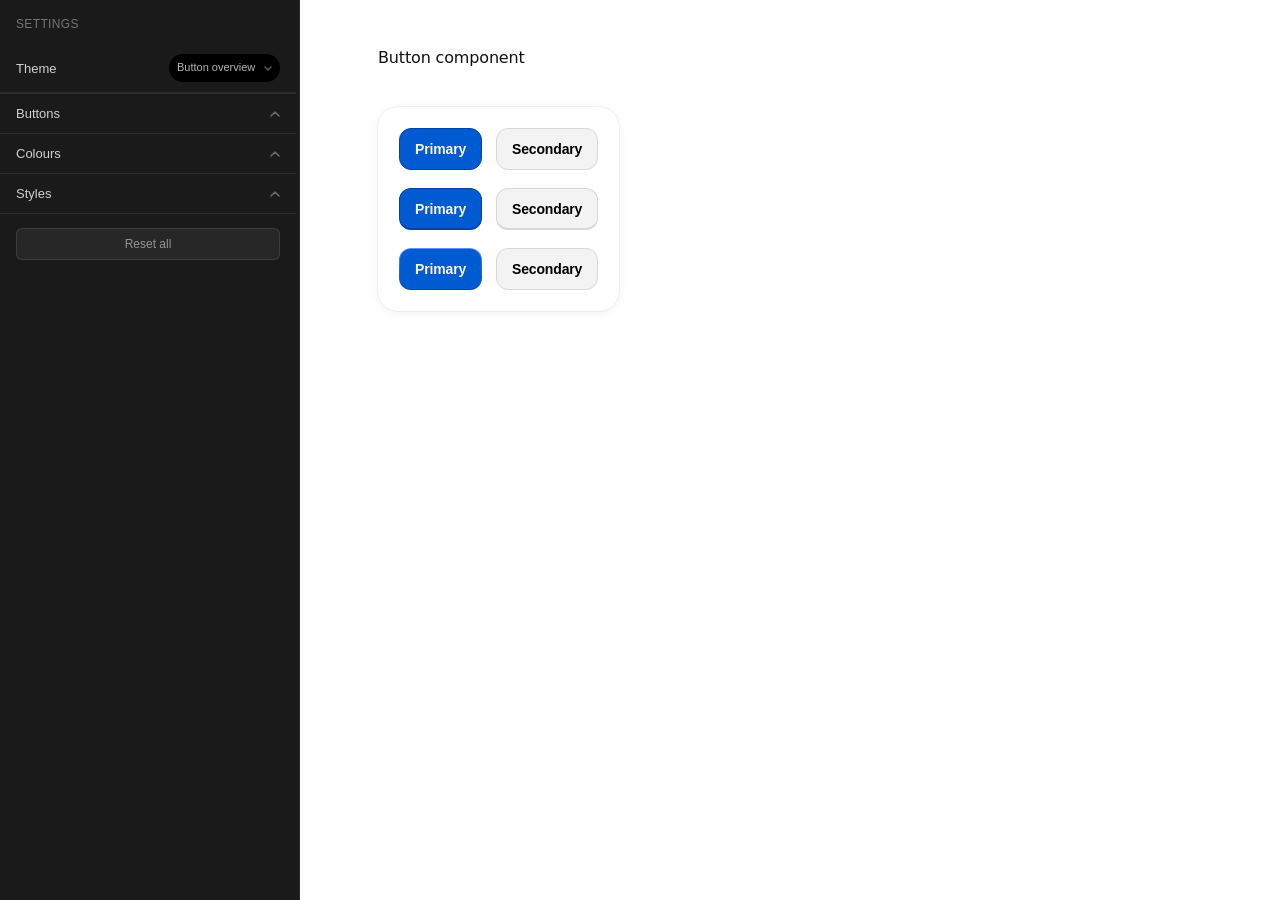
==== commit ffd26146: "Update border to L10" ====
--- a/index.html
+++ b/index.html
@@ -74,7 +74,7 @@
                   <span>Hover</span><span>Press</span><span>Border</span><span>Top</span><span>Bottom</span>
                   <input type="number" class="settings-widget__l-num" id="setting-primary-hover-l" value="5" step="1">
                   <input type="number" class="settings-widget__l-num" id="setting-primary-active-l" value="10" step="1">
-                  <input type="number" class="settings-widget__l-num" id="setting-primary-border-contrast" value="12" step="1" min="0" max="100">
+                  <input type="number" class="settings-widget__l-num" id="setting-primary-border-contrast" value="10" step="1" min="0" max="100">
                   <input type="number" class="settings-widget__l-num" id="setting-primary-grad-top-l" value="20" step="1">
                   <input type="number" class="settings-widget__l-num" id="setting-primary-grad-bottom-l" value="10" step="1">
                 </div>
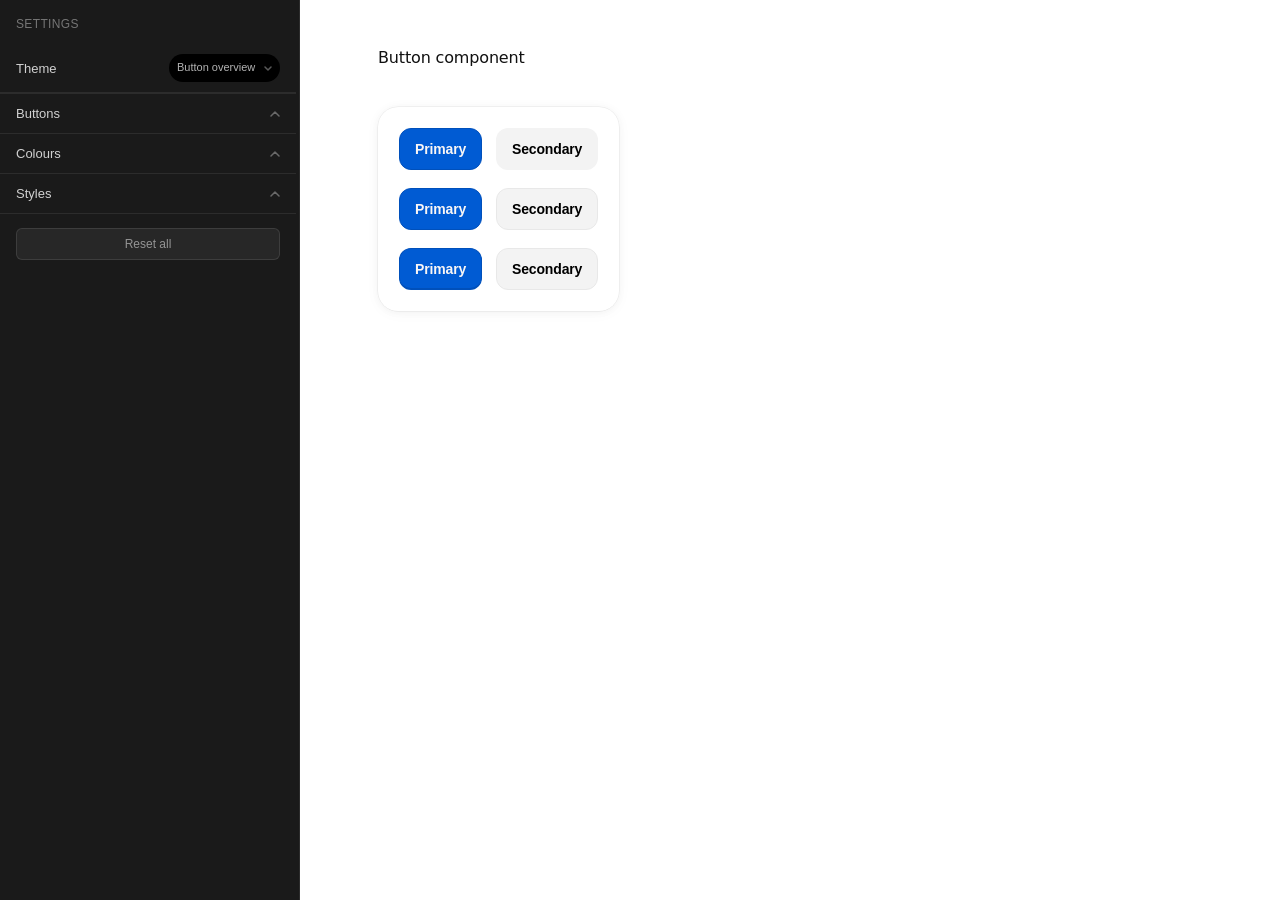
==== commit 6abaafb0: "Update border to L5" ====
--- a/index.html
+++ b/index.html
@@ -74,7 +74,7 @@
                   <span>Hover</span><span>Press</span><span>Border</span><span>Top</span><span>Bottom</span>
                   <input type="number" class="settings-widget__l-num" id="setting-primary-hover-l" value="5" step="1">
                   <input type="number" class="settings-widget__l-num" id="setting-primary-active-l" value="10" step="1">
-                  <input type="number" class="settings-widget__l-num" id="setting-primary-border-contrast" value="10" step="1" min="0" max="100">
+                  <input type="number" class="settings-widget__l-num" id="setting-primary-border-contrast" value="5" step="1" min="0" max="100">
                   <input type="number" class="settings-widget__l-num" id="setting-primary-grad-top-l" value="20" step="1">
                   <input type="number" class="settings-widget__l-num" id="setting-primary-grad-bottom-l" value="10" step="1">
                 </div>
@@ -92,7 +92,7 @@
                   <input type="number" class="settings-widget__l-num" id="setting-secondary-hover-l" value="-9" step="1">
                   <input type="number" class="settings-widget__l-num" id="setting-secondary-active-l" value="-10" step="1">
                   <input type="number" class="settings-widget__l-num" id="setting-secondary-active23-l" value="-14" step="1">
-                  <input type="number" class="settings-widget__l-num" id="setting-secondary-border-l" value="-14" step="1">
+                  <input type="number" class="settings-widget__l-num" id="setting-secondary-border-l" value="-8" step="1">
                 </div>
               </div>
 
